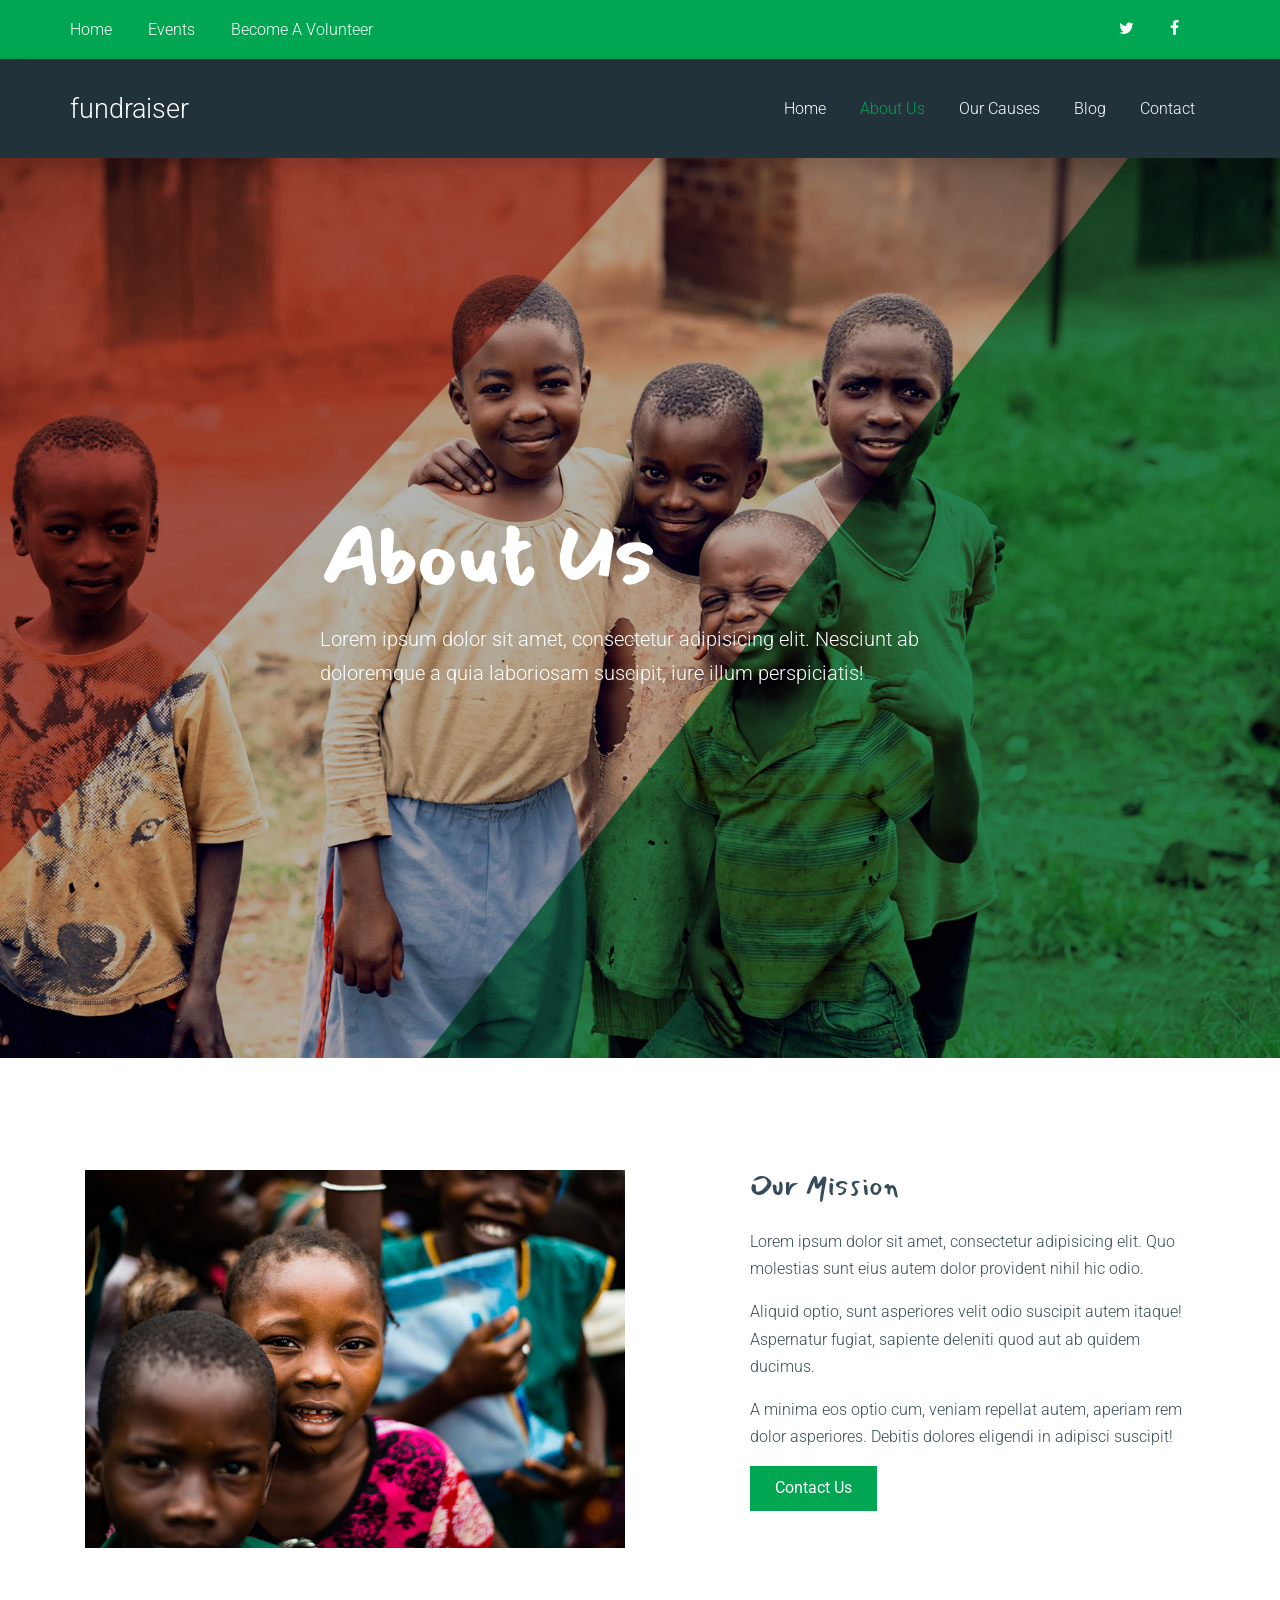
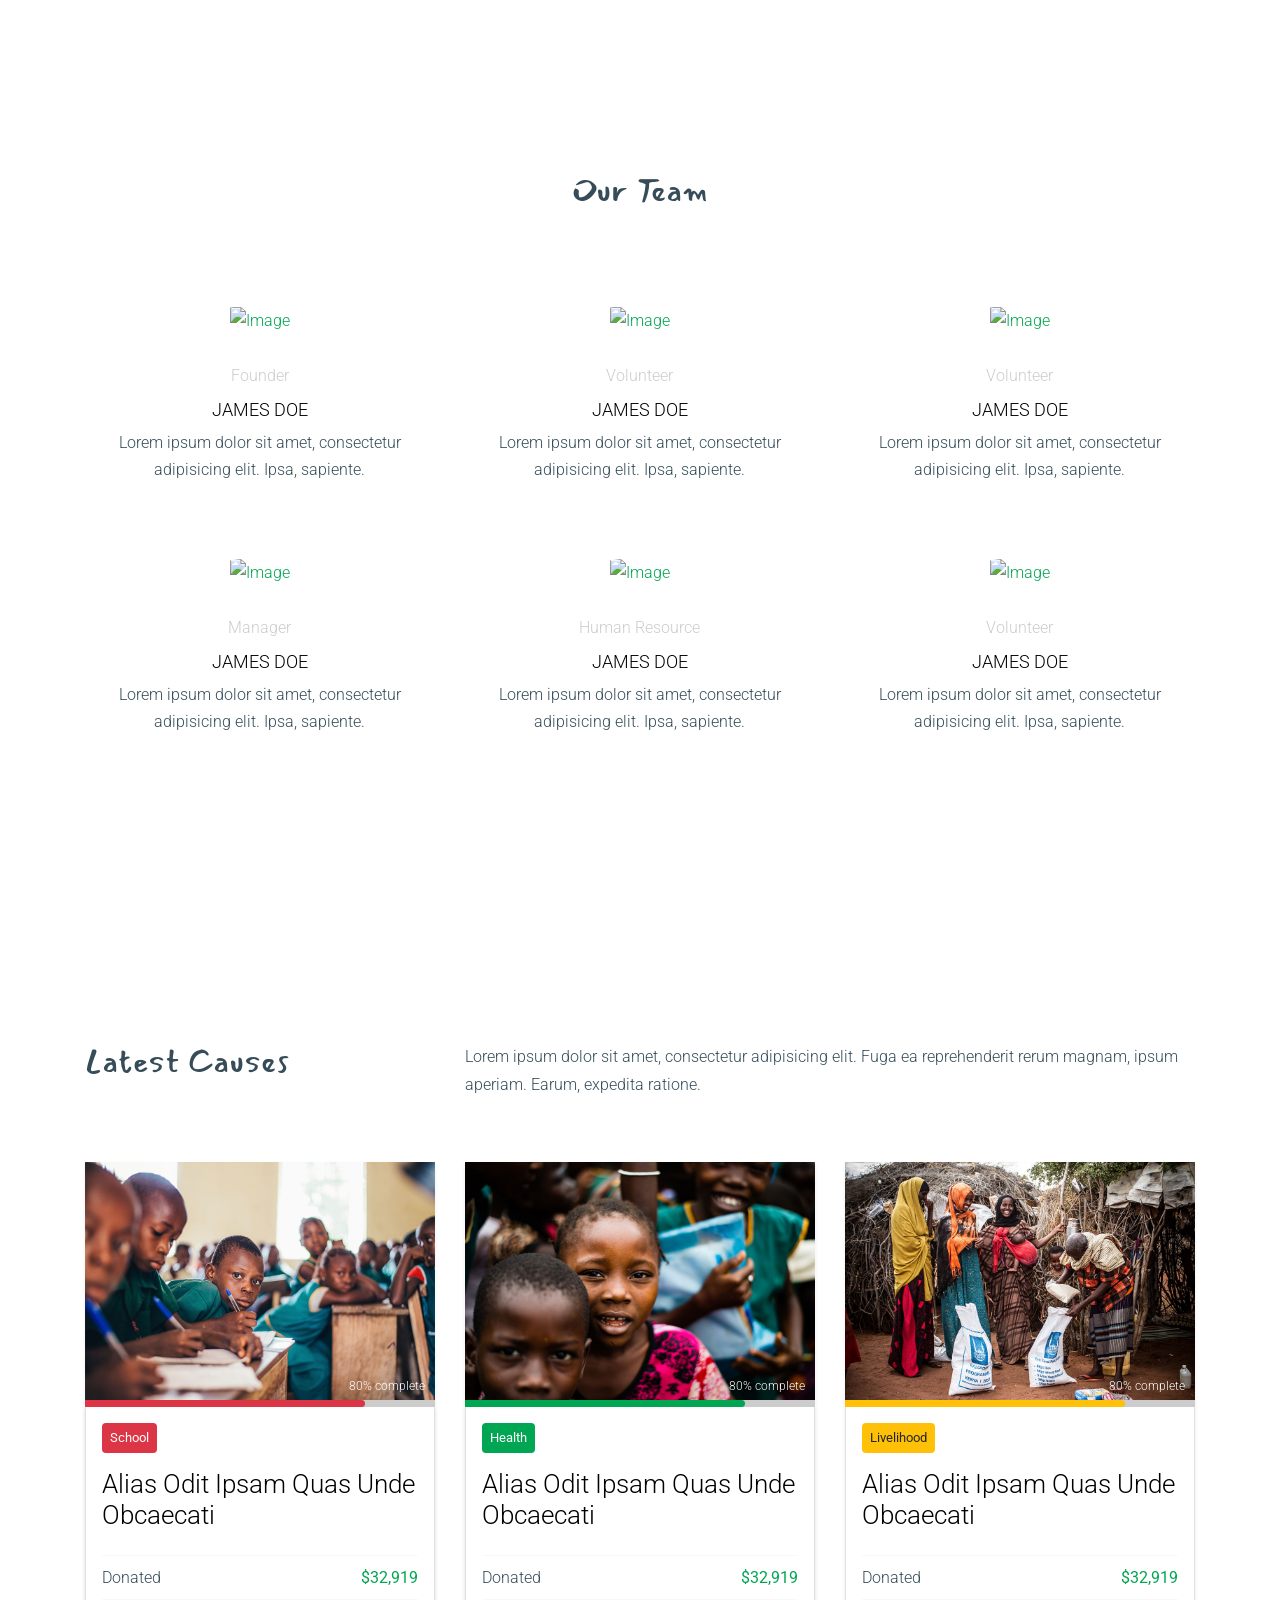
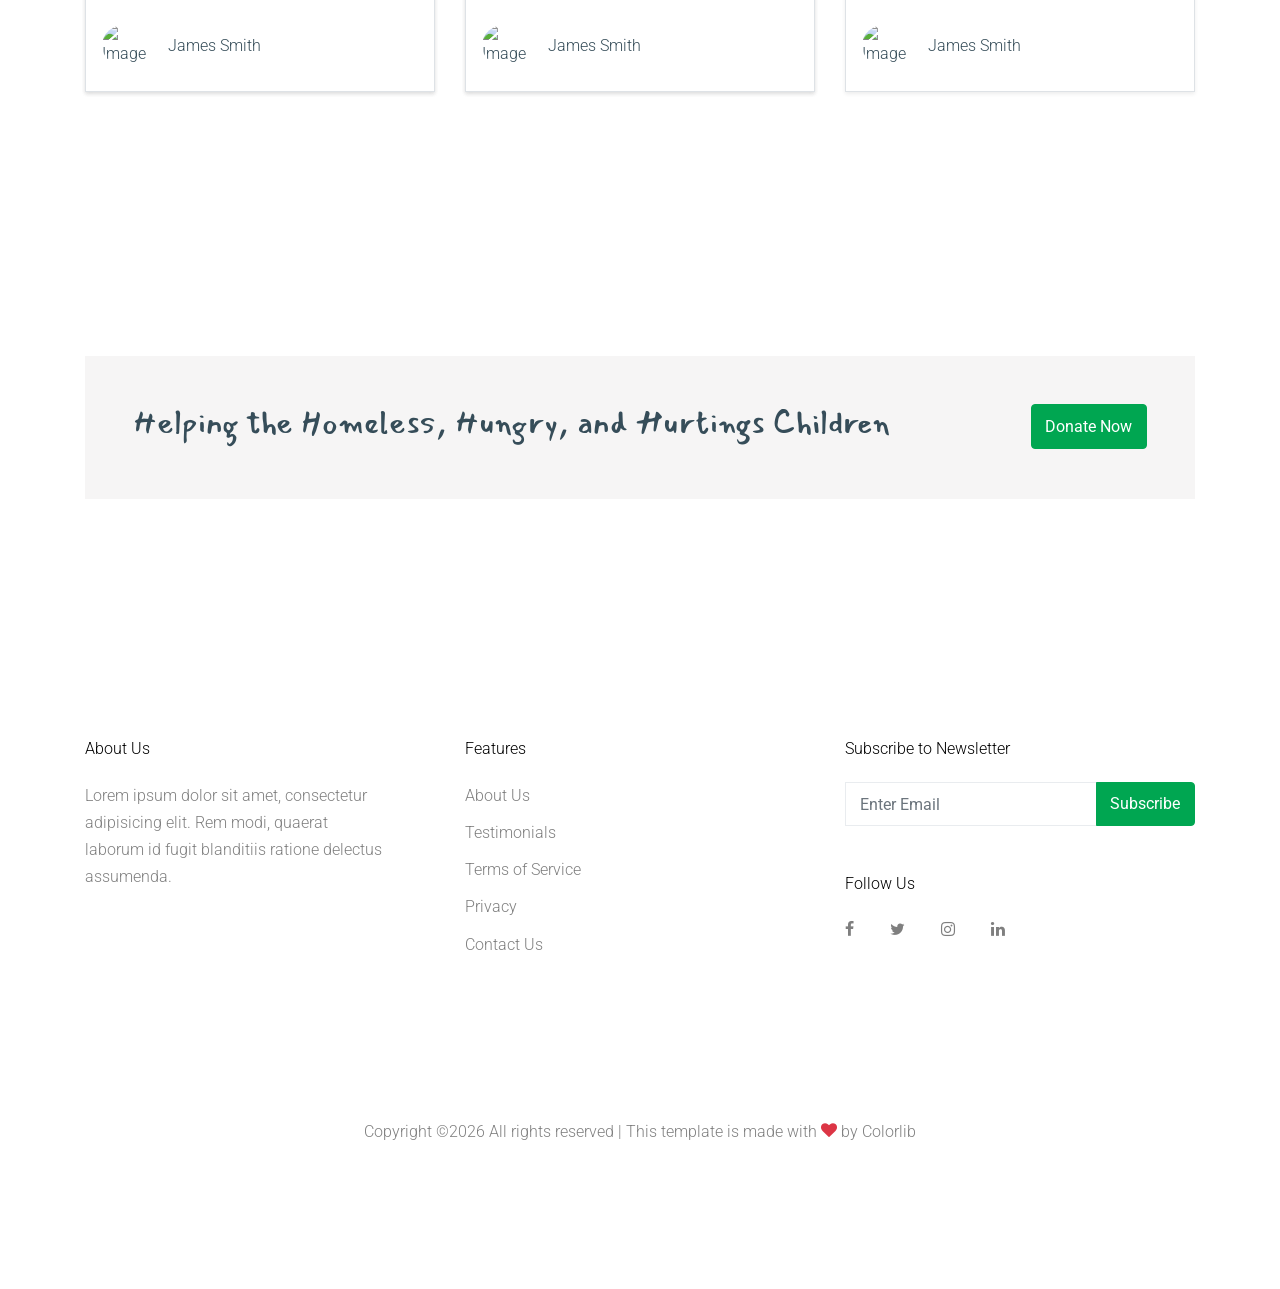
==== about.html @ 63400a9c "first commit" ====
<!DOCTYPE html>
<html lang="en">

<head>
  <title>Fundraiser &mdash; Website Template by Colorlib</title>
  <meta charset="utf-8">
  <meta name="viewport" content="width=device-width, initial-scale=1, shrink-to-fit=no">


    <link href="https://fonts.googleapis.com/css?family=Mansalva|Roboto&display=swap" rel="stylesheet">

    <link rel="stylesheet" href="fonts/icomoon/style.css">

    <link rel="stylesheet" href="css/bootstrap.min.css">
    <link rel="stylesheet" href="css/animate.min.css">
    <link rel="stylesheet" href="css/jquery.fancybox.min.css">
    <link rel="stylesheet" href="css/owl.carousel.min.css">
    <link rel="stylesheet" href="css/owl.theme.default.min.css">
    <link rel="stylesheet" href="fonts/flaticon/font/flaticon.css">
    <link rel="stylesheet" href="css/aos.css">

    <!-- MAIN CSS -->
    <link rel="stylesheet" href="css/style.css">

  </head>

  <body data-spy="scroll" data-target=".site-navbar-target" data-offset="300">

    
    <div class="site-wrap" id="home-section">

      <div class="site-mobile-menu site-navbar-target">
        <div class="site-mobile-menu-header">
          <div class="site-mobile-menu-close mt-3">
            <span class="icon-close2 js-menu-toggle"></span>
          </div>
        </div>
        <div class="site-mobile-menu-body"></div>
      </div>


      
      
      
      <div class="bg-primary py-3 top-bar shadow d-none d-md-block">
        <div class="container">
          <div class="row">
            <div class="col-md-6 text-md-left pl-0">
              <a href="#" class=" pr-3 pl-0">Home</a>
              <a href="#" class="p-3">Events</a>
              <a href="#" class="p-3">Become A Volunteer</a>
            </div>
            <div class="col-md-6 text-md-right">
              <a href="#" class="p-3"><span class="icon-twitter"></span></a>
              <a href="#" class="p-3"><span class="icon-facebook"></span></a>
            </div>
          </div>
        </div>
      </div>
      <header class="site-navbar site-navbar-target bg-secondary shadow" role="banner">

        <div class="container">
          <div class="row align-items-center position-relative">
            

            <div class="site-logo">
              <a href="index.html" class="text-white">Fundraiser</a>
            </div>


            <nav class="site-navigation text-left ml-auto " role="navigation">
              <ul class="site-menu main-menu js-clone-nav ml-auto d-none d-lg-block">
                <li><a href="index.html" class="nav-link">Home</a></li>
                <li class="active"><a href="about.html" class="nav-link">About Us</a></li>
                <li><a href="causes.html" class="nav-link">Our Causes</a></li>
                <li><a href="blog.html" class="nav-link">Blog</a></li>
                <li><a href="contact.html" class="nav-link">Contact</a></li>
              </ul>
            </nav>


            <div class="ml-auto toggle-button d-inline-block d-lg-none"><a href="#" class="site-menu-toggle py-5 js-menu-toggle text-white"><span class="icon-menu h3 text-white"></span></a></div>

            

          </div>
        </div>

      </header>




    <div class="owl-carousel-wrapper">

      

      <div class="box-92819">
        <h1 class="text-white mb-3">About Us</h1>
        <p class="lead text-white">Lorem ipsum dolor sit amet, consectetur adipisicing elit. Nesciunt ab doloremque a quia laboriosam suscipit, iure illum perspiciatis!</p>
      </div>

      
        <div class="ftco-cover-1 overlay" style="background-image: url('images/hero_1.jpg');"></div>
      
    </div>
    
    
    <div class="site-section">
      <div class="container">
        <div class="row">
          <div class="col-md-6">
            <img src="images/img_2.jpg" alt="Image" class="img-fluid">
          </div>
          <div class="col-md-5 ml-auto">
            <h3 class="text-cursive mb-4">Our Mission</h3>
            <p>Lorem ipsum dolor sit amet, consectetur adipisicing elit. Quo molestias sunt eius autem dolor provident nihil hic odio.</p>
            <p>Aliquid optio, sunt asperiores velit odio suscipit autem itaque! Aspernatur fugiat, sapiente deleniti quod aut ab quidem ducimus.</p>
            <p>A minima eos optio cum, veniam repellat autem, aperiam rem dolor asperiores. Debitis dolores eligendi in adipisci suscipit!</p>
            <p><a href="#" class="btn btn-primary rounded-0 px-4">Contact Us</a></p>
          </div>
        </div>
      </div>
    </div>
    
    <div class="site-section">
      <div class="container">
        <div class="row mb-5 justify-content-center">
          <div class="col-md-6 text-center mb-5">
            <h2 class="text-cursive">Our Team</h2>
          </div>
        </div>
        <div class="row align-items-stretch">

          <div class="col-lg-4 col-md-6 mb-5">
            <div class="post-entry-1 h-100 bg-white text-center">
              <a href="#" class="d-inline-block">
                <img src="images/person_1.jpg" alt="Image"
                 class="img-fluid">
              </a>
              <div class="post-entry-1-contents">
                <span class="meta">Founder</span>
                <h2>James Doe</h2>
                <p>Lorem ipsum dolor sit amet, consectetur adipisicing elit. Ipsa, sapiente.</p>
              </div>
            </div>
          </div>
          <div class="col-lg-4 col-md-6 mb-5">
            <div class="post-entry-1 h-100 bg-white text-center">
              <a href="#" class="d-inline-block">
                <img src="images/person_2.jpg" alt="Image"
                 class="img-fluid">
              </a>
              <div class="post-entry-1-contents">
                <span class="meta">Volunteer</span>
                <h2>James Doe</h2>
                <p>Lorem ipsum dolor sit amet, consectetur adipisicing elit. Ipsa, sapiente.</p>
              </div>
            </div>
          </div>

          <div class="col-lg-4 col-md-6 mb-5">
            <div class="post-entry-1 h-100 bg-white text-center">
              <a href="#" class="d-inline-block">
                <img src="images/person_3.jpg" alt="Image"
                 class="img-fluid">
              </a>
              <div class="post-entry-1-contents">
                <span class="meta">Volunteer</span>
                <h2>James Doe</h2>
                <p>Lorem ipsum dolor sit amet, consectetur adipisicing elit. Ipsa, sapiente.</p>
              </div>
            </div>
          </div>

          <div class="col-lg-4 col-md-6 mb-5">
            <div class="post-entry-1 h-100 bg-white text-center">
              <a href="#" class="d-inline-block">
                <img src="images/person_4.jpg" alt="Image"
                 class="img-fluid">
              </a>
              <div class="post-entry-1-contents">
                <span class="meta">Manager</span>
                <h2>James Doe</h2>
                <p>Lorem ipsum dolor sit amet, consectetur adipisicing elit. Ipsa, sapiente.</p>
              </div>
            </div>
          </div>

          <div class="col-lg-4 col-md-6 mb-5">
            <div class="post-entry-1 h-100 bg-white text-center">
              <a href="#" class="d-inline-block">
                <img src="images/person_5.jpg" alt="Image"
                 class="img-fluid">
              </a>
              <div class="post-entry-1-contents">
                <span class="meta">Human Resource</span>
                <h2>James Doe</h2>
                <p>Lorem ipsum dolor sit amet, consectetur adipisicing elit. Ipsa, sapiente.</p>
              </div>
            </div>
          </div>

          <div class="col-lg-4 col-md-6 mb-5">
            <div class="post-entry-1 h-100 bg-white text-center">
              <a href="#" class="d-inline-block">
                <img src="images/person_1.jpg" alt="Image"
                 class="img-fluid">
              </a>
              <div class="post-entry-1-contents">
                <span class="meta">Volunteer</span>
                <h2>James Doe</h2>
                <p>Lorem ipsum dolor sit amet, consectetur adipisicing elit. Ipsa, sapiente.</p>
              </div>
            </div>
          </div>


        </div>
      </div>
    </div>
    <div class="site-section">
      <div class="container">
        
        <div class="row mb-5 align-items-st">
          <div class="col-md-4">
            <div class="heading-20219">
              <h2 class="title text-cursive">Latest Causes</h2>
            </div>
          </div>
          <div class="col-md-8">
            <p>Lorem ipsum dolor sit amet, consectetur adipisicing elit. Fuga ea reprehenderit rerum magnam, ipsum aperiam. Earum, expedita ratione.</p>
          </div>
        </div>

        <div class="row">
          <div class="col-md-4">
              <div class="cause shadow-sm">
              
                <a href="#" class="cause-link d-block">
                  <img src="images/img_1.jpg" alt="Image" class="img-fluid">
                  <div class="custom-progress-wrap">
                    <span class="caption">80% complete</span>
                    <div class="custom-progress-inner">
                      <div class="custom-progress bg-danger" style="width: 80%;"></div>
                    </div>
                  </div>
                </a>

                <div class="px-3 pt-3 border-top-0 border border shadow-sm">
                  <span class="badge-danger py-1 small px-2 rounded mb-3 d-inline-block">School</span>
                  <h3 class="mb-4"><a href="#">Alias Odit Ipsam Quas Unde Obcaecati</a></h3>
                  <div class="border-top border-light border-bottom py-2 d-flex">
                    <div>Donated</div>
                    <div class="ml-auto"><strong class="text-primary">$32,919</strong></div>
                  </div>

                  <div class="py-4">
                    <div class="d-flex align-items-center">
                      <img src="images/person_1.jpg" alt="Image" class="rounded-circle mr-3" width="50">
                      <div class="">James Smith</div>
                    </div>
                  </div>
                </div>
              
              </div>
          </div>
          <div class="col-md-4">
            
            <div class="cause shadow-sm">
              
                <a href="#" class="cause-link d-block">
                  <img src="images/img_2.jpg" alt="Image" class="img-fluid">
                  <div class="custom-progress-wrap">
                    <span class="caption">80% complete</span>
                    <div class="custom-progress-inner">
                      <div class="custom-progress bg-primary" style="width: 80%;"></div>
                    </div>
                  </div>
                </a>

                <div class="px-3 pt-3 border-top-0 border border shadow-sm">
                  <span class="badge-primary py-1 small px-2 rounded mb-3 d-inline-block">Health</span>
                  <h3 class="mb-4"><a href="#">Alias Odit Ipsam Quas Unde Obcaecati</a></h3>
                  <div class="border-top border-light border-bottom py-2 d-flex">
                    <div>Donated</div>
                    <div class="ml-auto"><strong class="text-primary">$32,919</strong></div>
                  </div>

                  <div class="py-4">
                    <div class="d-flex align-items-center">
                      <img src="images/person_1.jpg" alt="Image" class="rounded-circle mr-3" width="50">
                      <div class="">James Smith</div>
                    </div>
                  </div>
                </div>
              
              </div>

          </div>
          <div class="col-md-4">
            
            <div class="cause shadow-sm">
              
                <a href="#" class="cause-link d-block">
                  <img src="images/img_3.jpg" alt="Image" class="img-fluid">
                  <div class="custom-progress-wrap">
                    <span class="caption">80% complete</span>
                    <div class="custom-progress-inner">
                      <div class="custom-progress bg-warning" style="width: 80%;"></div>
                    </div>
                  </div>
                </a>

                <div class="px-3 pt-3 border-top-0 border border ">
                  <span class="badge-warning py-1 small px-2 rounded mb-3 d-inline-block">Livelihood</span>
                  <h3 class="mb-4"><a href="#">Alias Odit Ipsam Quas Unde Obcaecati</a></h3>
                  <div class="border-top border-light border-bottom py-2 d-flex">
                    <div>Donated</div>
                    <div class="ml-auto"><strong class="text-primary">$32,919</strong></div>
                  </div>

                  <div class="py-4">
                    <div class="d-flex align-items-center">
                      <img src="images/person_1.jpg" alt="Image" class="rounded-circle mr-3" width="50">
                      <div class="">James Smith</div>
                    </div>
                  </div>
                </div>
              
              </div>

          </div>
        </div>
      </div>
    </div>

    


    <div class="site-section">
      <div class="container">
        
            <div class="d-md-flex cta-20101 align-self-center bg-light p-5">
              <div class=""><h2 class="text-cursive">Helping the Homeless, Hungry, and Hurtings Children</h2></div>
              <div class="ml-auto"><a href="#" class="btn btn-primary">Donate Now</a></div>
            </div>
        
      </div>
    </div>
    
    <footer class="site-footer bg-white">
      <div class="container">
        <div class="row">
          <div class="col-md-6">
            <div class="row">
              <div class="col-md-7">
                <h2 class="footer-heading mb-4">About Us</h2>
                <p>Lorem ipsum dolor sit amet, consectetur adipisicing elit. Rem modi, quaerat laborum id fugit blanditiis ratione delectus assumenda.</p>

              </div>
              <div class="col-md-4 ml-auto">
                <h2 class="footer-heading mb-4">Features</h2>
                <ul class="list-unstyled">
                  <li><a href="#">About Us</a></li>
                  <li><a href="#">Testimonials</a></li>
                  <li><a href="#">Terms of Service</a></li>
                  <li><a href="#">Privacy</a></li>
                  <li><a href="#">Contact Us</a></li>
                </ul>
              </div>

            </div>
          </div>
          <div class="col-md-4 ml-auto">

            <div class="mb-5">
              <h2 class="footer-heading mb-4">Subscribe to Newsletter</h2>
              <form action="#" method="post" class="footer-suscribe-form">
                <div class="input-group mb-3">
                  <input type="text" class="form-control rounded-0 border-secondary text-white bg-transparent" placeholder="Enter Email" aria-label="Enter Email" aria-describedby="button-addon2">
                  <div class="input-group-append">
                    <button class="btn btn-primary text-white" type="button" id="button-addon2">Subscribe</button>
                  </div>
                </div>
            </div>


            <h2 class="footer-heading mb-4">Follow Us</h2>
            <a href="#about-section" class="smoothscroll pl-0 pr-3"><span class="icon-facebook"></span></a>
            <a href="#" class="pl-3 pr-3"><span class="icon-twitter"></span></a>
            <a href="#" class="pl-3 pr-3"><span class="icon-instagram"></span></a>
            <a href="#" class="pl-3 pr-3"><span class="icon-linkedin"></span></a>
            </form>
          </div>
        </div>
        <div class="row pt-5 mt-5 text-center">
          <div class="col-md-12">
            <div class="pt-5">
              <p>
            <!-- Link back to Colorlib can't be removed. Template is licensed under CC BY 3.0. -->
            Copyright &copy;<script>document.write(new Date().getFullYear());</script> All rights reserved | This template is made with <i class="icon-heart text-danger" aria-hidden="true"></i> by <a href="https://colorlib.com" target="_blank" >Colorlib</a>
            <!-- Link back to Colorlib can't be removed. Template is licensed under CC BY 3.0. -->
            </p>
            </div>
          </div>

        </div>
      </div>
    </footer>

    </div>

    <script src="js/jquery-3.3.1.min.js"></script>
    <script src="js/popper.min.js"></script>
    <script src="js/bootstrap.min.js"></script>
    <script src="js/owl.carousel.min.js"></script>
    <script src="js/jquery.sticky.js"></script>
    <script src="js/jquery.waypoints.min.js"></script>
    <script src="js/jquery.animateNumber.min.js"></script>
    <script src="js/jquery.fancybox.min.js"></script>
    <script src="js/jquery.easing.1.3.js"></script>
    <script src="js/aos.js"></script>

    <script src="js/main.js"></script>

  </body>

</html>
---- fonts/icomoon/style.css ----
@font-face {
  font-family: 'icomoon';
  src:  url('fonts/icomoon.eot?10si43');
  src:  url('fonts/icomoon.eot?10si43#iefix') format('embedded-opentype'),
    url('fonts/icomoon.ttf?10si43') format('truetype'),
    url('fonts/icomoon.woff?10si43') format('woff'),
    url('fonts/icomoon.svg?10si43#icomoon') format('svg');
  font-weight: normal;
  font-style: normal;
}

[class^="icon-"], [class*=" icon-"] {
  /* use !important to prevent issues with browser extensions that change fonts */
  font-family: 'icomoon' !important;
  speak: none;
  font-style: normal;
  font-weight: normal;
  font-variant: normal;
  text-transform: none;
  line-height: 1;

  /* Better Font Rendering =========== */
  -webkit-font-smoothing: antialiased;
  -moz-osx-font-smoothing: grayscale;
}

.icon-asterisk:before {
  content: "\f069";
}
.icon-plus:before {
  content: "\f067";
}
.icon-question:before {
  content: "\f128";
}
.icon-minus:before {
  content: "\f068";
}
.icon-glass:before {
  content: "\f000";
}
.icon-music:before {
  content: "\f001";
}
.icon-search:before {
  content: "\f002";
}
.icon-envelope-o:before {
  content: "\f003";
}
.icon-heart:before {
  content: "\f004";
}
.icon-star:before {
  content: "\f005";
}
.icon-star-o:before {
  content: "\f006";
}
.icon-user:before {
  content: "\f007";
}
.icon-film:before {
  content: "\f008";
}
.icon-th-large:before {
  content: "\f009";
}
.icon-th:before {
  content: "\f00a";
}
.icon-th-list:before {
  content: "\f00b";
}
.icon-check:before {
  content: "\f00c";
}
.icon-close:before {
  content: "\f00d";
}
.icon-remove:before {
  content: "\f00d";
}
.icon-times:before {
  content: "\f00d";
}
.icon-search-plus:before {
  content: "\f00e";
}
.icon-search-minus:before {
  content: "\f010";
}
.icon-power-off:before {
  content: "\f011";
}
.icon-signal:before {
  content: "\f012";
}
.icon-cog:before {
  content: "\f013";
}
.icon-gear:before {
  content: "\f013";
}
.icon-trash-o:before {
  content: "\f014";
}
.icon-home:before {
  content: "\f015";
}
.icon-file-o:before {
  content: "\f016";
}
.icon-clock-o:before {
  content: "\f017";
}
.icon-road:before {
  content: "\f018";
}
.icon-download:before {
  content: "\f019";
}
.icon-arrow-circle-o-down:before {
  content: "\f01a";
}
.icon-arrow-circle-o-up:before {
  content: "\f01b";
}
.icon-inbox:before {
  content: "\f01c";
}
.icon-play-circle-o:before {
  content: "\f01d";
}
.icon-repeat:before {
  content: "\f01e";
}
.icon-rotate-right:before {
  content: "\f01e";
}
.icon-refresh:before {
  content: "\f021";
}
.icon-list-alt:before {
  content: "\f022";
}
.icon-lock:before {
  content: "\f023";
}
.icon-flag:before {
  content: "\f024";
}
.icon-headphones:before {
  content: "\f025";
}
.icon-volume-off:before {
  content: "\f026";
}
.icon-volume-down:before {
  content: "\f027";
}
.icon-volume-up:before {
  content: "\f028";
}
.icon-qrcode:before {
  content: "\f029";
}
.icon-barcode:before {
  content: "\f02a";
}
.icon-tag:before {
  content: "\f02b";
}
.icon-tags:before {
  content: "\f02c";
}
.icon-book:before {
  content: "\f02d";
}
.icon-bookmark:before {
  content: "\f02e";
}
.icon-print:before {
  content: "\f02f";
}
.icon-camera:before {
  content: "\f030";
}
.icon-font:before {
  content: "\f031";
}
.icon-bold:before {
  content: "\f032";
}
.icon-italic:before {
  content: "\f033";
}
.icon-text-height:before {
  content: "\f034";
}
.icon-text-width:before {
  content: "\f035";
}
.icon-align-left:before {
  content: "\f036";
}
.icon-align-center:before {
  content: "\f037";
}
.icon-align-right:before {
  content: "\f038";
}
.icon-align-justify:before {
  content: "\f039";
}
.icon-list:before {
  content: "\f03a";
}
.icon-dedent:before {
  content: "\f03b";
}
.icon-outdent:before {
  content: "\f03b";
}
.icon-indent:before {
  content: "\f03c";
}
.icon-video-camera:before {
  content: "\f03d";
}
.icon-image:before {
  content: "\f03e";
}
.icon-photo:before {
  content: "\f03e";
}
.icon-picture-o:before {
  content: "\f03e";
}
.icon-pencil:before {
  content: "\f040";
}
.icon-map-marker:before {
  content: "\f041";
}
.icon-adjust:before {
  content: "\f042";
}
.icon-tint:before {
  content: "\f043";
}
.icon-edit:before {
  content: "\f044";
}
.icon-pencil-square-o:before {
  content: "\f044";
}
.icon-share-square-o:before {
  content: "\f045";
}
.icon-check-square-o:before {
  content: "\f046";
}
.icon-arrows:before {
  content: "\f047";
}
.icon-step-backward:before {
  content: "\f048";
}
.icon-fast-backward:before {
  content: "\f049";
}
.icon-backward:before {
  content: "\f04a";
}
.icon-play:before {
  content: "\f04b";
}
.icon-pause:before {
  content: "\f04c";
}
.icon-stop:before {
  content: "\f04d";
}
.icon-forward:before {
  content: "\f04e";
}
.icon-fast-forward:before {
  content: "\f050";
}
.icon-step-forward:before {
  content: "\f051";
}
.icon-eject:before {
  content: "\f052";
}
.icon-chevron-left:before {
  content: "\f053";
}
.icon-chevron-right:before {
  content: "\f054";
}
.icon-plus-circle:before {
  content: "\f055";
}
.icon-minus-circle:before {
  content: "\f056";
}
.icon-times-circle:before {
  content: "\f057";
}
.icon-check-circle:before {
  content: "\f058";
}
.icon-question-circle:before {
  content: "\f059";
}
.icon-info-circle:before {
  content: "\f05a";
}
.icon-crosshairs:before {
  content: "\f05b";
}
.icon-times-circle-o:before {
  content: "\f05c";
}
.icon-check-circle-o:before {
  content: "\f05d";
}
.icon-ban:before {
  content: "\f05e";
}
.icon-arrow-left:before {
  content: "\f060";
}
.icon-arrow-right:before {
  content: "\f061";
}
.icon-arrow-up:before {
  content: "\f062";
}
.icon-arrow-down:before {
  content: "\f063";
}
.icon-mail-forward:before {
  content: "\f064";
}
.icon-share:before {
  content: "\f064";
}
.icon-expand:before {
  content: "\f065";
}
.icon-compress:before {
  content: "\f066";
}
.icon-exclamation-circle:before {
  content: "\f06a";
}
.icon-gift:before {
  content: "\f06b";
}
.icon-leaf:before {
  content: "\f06c";
}
.icon-fire:before {
  content: "\f06d";
}
.icon-eye:before {
  content: "\f06e";
}
.icon-eye-slash:before {
  content: "\f070";
}
.icon-exclamation-triangle:before {
  content: "\f071";
}
.icon-warning:before {
  content: "\f071";
}
.icon-plane:before {
  content: "\f072";
}
.icon-calendar:before {
  content: "\f073";
}
.icon-random:before {
  content: "\f074";
}
.icon-comment:before {
  content: "\f075";
}
.icon-magnet:before {
  content: "\f076";
}
.icon-chevron-up:before {
  content: "\f077";
}
.icon-chevron-down:before {
  content: "\f078";
}
.icon-retweet:before {
  content: "\f079";
}
.icon-shopping-cart:before {
  content: "\f07a";
}
.icon-folder:before {
  content: "\f07b";
}
.icon-folder-open:before {
  content: "\f07c";
}
.icon-arrows-v:before {
  content: "\f07d";
}
.icon-arrows-h:before {
  content: "\f07e";
}
.icon-bar-chart:before {
  content: "\f080";
}
.icon-bar-chart-o:before {
  content: "\f080";
}
.icon-twitter-square:before {
  content: "\f081";
}
.icon-facebook-square:before {
  content: "\f082";
}
.icon-camera-retro:before {
  content: "\f083";
}
.icon-key:before {
  content: "\f084";
}
.icon-cogs:before {
  content: "\f085";
}
.icon-gears:before {
  content: "\f085";
}
.icon-comments:before {
  content: "\f086";
}
.icon-thumbs-o-up:before {
  content: "\f087";
}
.icon-thumbs-o-down:before {
  content: "\f088";
}
.icon-star-half:before {
  content: "\f089";
}
.icon-heart-o:before {
  content: "\f08a";
}
.icon-sign-out:before {
  content: "\f08b";
}
.icon-linkedin-square:before {
  content: "\f08c";
}
.icon-thumb-tack:before {
  content: "\f08d";
}
.icon-external-link:before {
  content: "\f08e";
}
.icon-sign-in:before {
  content: "\f090";
}
.icon-trophy:before {
  content: "\f091";
}
.icon-github-square:before {
  content: "\f092";
}
.icon-upload:before {
  content: "\f093";
}
.icon-lemon-o:before {
  content: "\f094";
}
.icon-phone:before {
  content: "\f095";
}
.icon-square-o:before {
  content: "\f096";
}
.icon-bookmark-o:before {
  content: "\f097";
}
.icon-phone-square:before {
  content: "\f098";
}
.icon-twitter:before {
  content: "\f099";
}
.icon-facebook:before {
  content: "\f09a";
}
.icon-facebook-f:before {
  content: "\f09a";
}
.icon-github:before {
  content: "\f09b";
}
.icon-unlock:before {
  content: "\f09c";
}
.icon-credit-card:before {
  content: "\f09d";
}
.icon-feed:before {
  content: "\f09e";
}
.icon-rss:before {
  content: "\f09e";
}
.icon-hdd-o:before {
  content: "\f0a0";
}
.icon-bullhorn:before {
  content: "\f0a1";
}
.icon-bell-o:before {
  content: "\f0a2";
}
.icon-certificate:before {
  content: "\f0a3";
}
.icon-hand-o-right:before {
  content: "\f0a4";
}
.icon-hand-o-left:before {
  content: "\f0a5";
}
.icon-hand-o-up:before {
  content: "\f0a6";
}
.icon-hand-o-down:before {
  content: "\f0a7";
}
.icon-arrow-circle-left:before {
  content: "\f0a8";
}
.icon-arrow-circle-right:before {
  content: "\f0a9";
}
.icon-arrow-circle-up:before {
  content: "\f0aa";
}
.icon-arrow-circle-down:before {
  content: "\f0ab";
}
.icon-globe:before {
  content: "\f0ac";
}
.icon-wrench:before {
  content: "\f0ad";
}
.icon-tasks:before {
  content: "\f0ae";
}
.icon-filter:before {
  content: "\f0b0";
}
.icon-briefcase:before {
  content: "\f0b1";
}
.icon-arrows-alt:before {
  content: "\f0b2";
}
.icon-group:before {
  content: "\f0c0";
}
.icon-users:before {
  content: "\f0c0";
}
.icon-chain:before {
  content: "\f0c1";
}
.icon-link:before {
  content: "\f0c1";
}
.icon-cloud:before {
  content: "\f0c2";
}
.icon-flask:before {
  content: "\f0c3";
}
.icon-cut:before {
  content: "\f0c4";
}
.icon-scissors:before {
  content: "\f0c4";
}
.icon-copy:before {
  content: "\f0c5";
}
.icon-files-o:before {
  content: "\f0c5";
}
.icon-paperclip:before {
  content: "\f0c6";
}
.icon-floppy-o:before {
  content: "\f0c7";
}
.icon-save:before {
  content: "\f0c7";
}
.icon-square:before {
  content: "\f0c8";
}
.icon-bars:before {
  content: "\f0c9";
}
.icon-navicon:before {
  content: "\f0c9";
}
.icon-reorder:before {
  content: "\f0c9";
}
.icon-list-ul:before {
  content: "\f0ca";
}
.icon-list-ol:before {
  content: "\f0cb";
}
.icon-strikethrough:before {
  content: "\f0cc";
}
.icon-underline:before {
  content: "\f0cd";
}
.icon-table:before {
  content: "\f0ce";
}
.icon-magic:before {
  content: "\f0d0";
}
.icon-truck:before {
  content: "\f0d1";
}
.icon-pinterest:before {
  content: "\f0d2";
}
.icon-pinterest-square:before {
  content: "\f0d3";
}
.icon-google-plus-square:before {
  content: "\f0d4";
}
.icon-google-plus:before {
  content: "\f0d5";
}
.icon-money:before {
  content: "\f0d6";
}
.icon-caret-down:before {
  content: "\f0d7";
}
.icon-caret-up:before {
  content: "\f0d8";
}
.icon-caret-left:before {
  content: "\f0d9";
}
.icon-caret-right:before {
  content: "\f0da";
}
.icon-columns:before {
  content: "\f0db";
}
.icon-sort:before {
  content: "\f0dc";
}
.icon-unsorted:before {
  content: "\f0dc";
}
.icon-sort-desc:before {
  content: "\f0dd";
}
.icon-sort-down:before {
  content: "\f0dd";
}
.icon-sort-asc:before {
  content: "\f0de";
}
.icon-sort-up:before {
  content: "\f0de";
}
.icon-envelope:before {
  content: "\f0e0";
}
.icon-linkedin:before {
  content: "\f0e1";
}
.icon-rotate-left:before {
  content: "\f0e2";
}
.icon-undo:before {
  content: "\f0e2";
}
.icon-gavel:before {
  content: "\f0e3";
}
.icon-legal:before {
  content: "\f0e3";
}
.icon-dashboard:before {
  content: "\f0e4";
}
.icon-tachometer:before {
  content: "\f0e4";
}
.icon-comment-o:before {
  content: "\f0e5";
}
.icon-comments-o:before {
  content: "\f0e6";
}
.icon-bolt:before {
  content: "\f0e7";
}
.icon-flash:before {
  content: "\f0e7";
}
.icon-sitemap:before {
  content: "\f0e8";
}
.icon-umbrella:before {
  content: "\f0e9";
}
.icon-clipboard:before {
  content: "\f0ea";
}
.icon-paste:before {
  content: "\f0ea";
}
.icon-lightbulb-o:before {
  content: "\f0eb";
}
.icon-exchange:before {
  content: "\f0ec";
}
.icon-cloud-download:before {
  content: "\f0ed";
}
.icon-cloud-upload:before {
  content: "\f0ee";
}
.icon-user-md:before {
  content: "\f0f0";
}
.icon-stethoscope:before {
  content: "\f0f1";
}
.icon-suitcase:before {
  content: "\f0f2";
}
.icon-bell:before {
  content: "\f0f3";
}
.icon-coffee:before {
  content: "\f0f4";
}
.icon-cutlery:before {
  content: "\f0f5";
}
.icon-file-text-o:before {
  content: "\f0f6";
}
.icon-building-o:before {
  content: "\f0f7";
}
.icon-hospital-o:before {
  content: "\f0f8";
}
.icon-ambulance:before {
  content: "\f0f9";
}
.icon-medkit:before {
  content: "\f0fa";
}
.icon-fighter-jet:before {
  content: "\f0fb";
}
.icon-beer:before {
  content: "\f0fc";
}
.icon-h-square:before {
  content: "\f0fd";
}
.icon-plus-square:before {
  content: "\f0fe";
}
.icon-angle-double-left:before {
  content: "\f100";
}
.icon-angle-double-right:before {
  content: "\f101";
}
.icon-angle-double-up:before {
  content: "\f102";
}
.icon-angle-double-down:before {
  content: "\f103";
}
.icon-angle-left:before {
  content: "\f104";
}
.icon-angle-right:before {
  content: "\f105";
}
.icon-angle-up:before {
  content: "\f106";
}
.icon-angle-down:before {
  content: "\f107";
}
.icon-desktop:before {
  content: "\f108";
}
.icon-laptop:before {
  content: "\f109";
}
.icon-tablet:before {
  content: "\f10a";
}
.icon-mobile:before {
  content: "\f10b";
}
.icon-mobile-phone:before {
  content: "\f10b";
}
.icon-circle-o:before {
  content: "\f10c";
}
.icon-quote-left:before {
  content: "\f10d";
}
.icon-quote-right:before {
  content: "\f10e";
}
.icon-spinner:before {
  content: "\f110";
}
.icon-circle:before {
  content: "\f111";
}
.icon-mail-reply:before {
  content: "\f112";
}
.icon-reply:before {
  content: "\f112";
}
.icon-github-alt:before {
  content: "\f113";
}
.icon-folder-o:before {
  content: "\f114";
}
.icon-folder-open-o:before {
  content: "\f115";
}
.icon-smile-o:before {
  content: "\f118";
}
.icon-frown-o:before {
  content: "\f119";
}
.icon-meh-o:before {
  content: "\f11a";
}
.icon-gamepad:before {
  content: "\f11b";
}
.icon-keyboard-o:before {
  content: "\f11c";
}
.icon-flag-o:before {
  content: "\f11d";
}
.icon-flag-checkered:before {
  content: "\f11e";
}
.icon-terminal:before {
  content: "\f120";
}
.icon-code:before {
  content: "\f121";
}
.icon-mail-reply-all:before {
  content: "\f122";
}
.icon-reply-all:before {
  content: "\f122";
}
.icon-star-half-empty:before {
  content: "\f123";
}
.icon-star-half-full:before {
  content: "\f123";
}
.icon-star-half-o:before {
  content: "\f123";
}
.icon-location-arrow:before {
  content: "\f124";
}
.icon-crop:before {
  content: "\f125";
}
.icon-code-fork:before {
  content: "\f126";
}
.icon-chain-broken:before {
  content: "\f127";
}
.icon-unlink:before {
  content: "\f127";
}
.icon-info:before {
  content: "\f129";
}
.icon-exclamation:before {
  content: "\f12a";
}
.icon-superscript:before {
  content: "\f12b";
}
.icon-subscript:before {
  content: "\f12c";
}
.icon-eraser:before {
  content: "\f12d";
}
.icon-puzzle-piece:before {
  content: "\f12e";
}
.icon-microphone:before {
  content: "\f130";
}
.icon-microphone-slash:before {
  content: "\f131";
}
.icon-shield:before {
  content: "\f132";
}
.icon-calendar-o:before {
  content: "\f133";
}
.icon-fire-extinguisher:before {
  content: "\f134";
}
.icon-rocket:before {
  content: "\f135";
}
.icon-maxcdn:before {
  content: "\f136";
}
.icon-chevron-circle-left:before {
  content: "\f137";
}
.icon-chevron-circle-right:before {
  content: "\f138";
}
.icon-chevron-circle-up:before {
  content: "\f139";
}
.icon-chevron-circle-down:before {
  content: "\f13a";
}
.icon-html5:before {
  content: "\f13b";
}
.icon-css3:before {
  content: "\f13c";
}
.icon-anchor:before {
  content: "\f13d";
}
.icon-unlock-alt:before {
  content: "\f13e";
}
.icon-bullseye:before {
  content: "\f140";
}
.icon-ellipsis-h:before {
  content: "\f141";
}
.icon-ellipsis-v:before {
  content: "\f142";
}
.icon-rss-square:before {
  content: "\f143";
}
.icon-play-circle:before {
  content: "\f144";
}
.icon-ticket:before {
  content: "\f145";
}
.icon-minus-square:before {
  content: "\f146";
}
.icon-minus-square-o:before {
  content: "\f147";
}
.icon-level-up:before {
  content: "\f148";
}
.icon-level-down:before {
  content: "\f149";
}
.icon-check-square:before {
  content: "\f14a";
}
.icon-pencil-square:before {
  content: "\f14b";
}
.icon-external-link-square:before {
  content: "\f14c";
}
.icon-share-square:before {
  content: "\f14d";
}
.icon-compass:before {
  content: "\f14e";
}
.icon-caret-square-o-down:before {
  content: "\f150";
}
.icon-toggle-down:before {
  content: "\f150";
}
.icon-caret-square-o-up:before {
  content: "\f151";
}
.icon-toggle-up:before {
  content: "\f151";
}
.icon-caret-square-o-right:before {
  content: "\f152";
}
.icon-toggle-right:before {
  content: "\f152";
}
.icon-eur:before {
  content: "\f153";
}
.icon-euro:before {
  content: "\f153";
}
.icon-gbp:before {
  content: "\f154";
}
.icon-dollar:before {
  content: "\f155";
}
.icon-usd:before {
  content: "\f155";
}
.icon-inr:before {
  content: "\f156";
}
.icon-rupee:before {
  content: "\f156";
}
.icon-cny:before {
  content: "\f157";
}
.icon-jpy:before {
  content: "\f157";
}
.icon-rmb:before {
  content: "\f157";
}
.icon-yen:before {
  content: "\f157";
}
.icon-rouble:before {
  content: "\f158";
}
.icon-rub:before {
  content: "\f158";
}
.icon-ruble:before {
  content: "\f158";
}
.icon-krw:before {
  content: "\f159";
}
.icon-won:before {
  content: "\f159";
}
.icon-bitcoin:before {
  content: "\f15a";
}
.icon-btc:before {
  content: "\f15a";
}
.icon-file:before {
  content: "\f15b";
}
.icon-file-text:before {
  content: "\f15c";
}
.icon-sort-alpha-asc:before {
  content: "\f15d";
}
.icon-sort-alpha-desc:before {
  content: "\f15e";
}
.icon-sort-amount-asc:before {
  content: "\f160";
}
.icon-sort-amount-desc:before {
  content: "\f161";
}
.icon-sort-numeric-asc:before {
  content: "\f162";
}
.icon-sort-numeric-desc:before {
  content: "\f163";
}
.icon-thumbs-up:before {
  content: "\f164";
}
.icon-thumbs-down:before {
  content: "\f165";
}
.icon-youtube-square:before {
  content: "\f166";
}
.icon-youtube:before {
  content: "\f167";
}
.icon-xing:before {
  content: "\f168";
}
.icon-xing-square:before {
  content: "\f169";
}
.icon-youtube-play:before {
  content: "\f16a";
}
.icon-dropbox:before {
  content: "\f16b";
}
.icon-stack-overflow:before {
  content: "\f16c";
}
.icon-instagram:before {
  content: "\f16d";
}
.icon-flickr:before {
  content: "\f16e";
}
.icon-adn:before {
  content: "\f170";
}
.icon-bitbucket:before {
  content: "\f171";
}
.icon-bitbucket-square:before {
  content: "\f172";
}
.icon-tumblr:before {
  content: "\f173";
}
.icon-tumblr-square:before {
  content: "\f174";
}
.icon-long-arrow-down:before {
  content: "\f175";
}
.icon-long-arrow-up:before {
  content: "\f176";
}
.icon-long-arrow-left:before {
  content: "\f177";
}
.icon-long-arrow-right:before {
  content: "\f178";
}
.icon-apple:before {
  content: "\f179";
}
.icon-windows:before {
  content: "\f17a";
}
.icon-android:before {
  content: "\f17b";
}
.icon-linux:before {
  content: "\f17c";
}
.icon-dribbble:before {
  content: "\f17d";
}
.icon-skype:before {
  content: "\f17e";
}
.icon-foursquare:before {
  content: "\f180";
}
.icon-trello:before {
  content: "\f181";
}
.icon-female:before {
  content: "\f182";
}
.icon-male:before {
  content: "\f183";
}
.icon-gittip:before {
  content: "\f184";
}
.icon-gratipay:before {
  content: "\f184";
}
.icon-sun-o:before {
  content: "\f185";
}
.icon-moon-o:before {
  content: "\f186";
}
.icon-archive:before {
  content: "\f187";
}
.icon-bug:before {
  content: "\f188";
}
.icon-vk:before {
  content: "\f189";
}
.icon-weibo:before {
  content: "\f18a";
}
.icon-renren:before {
  content: "\f18b";
}
.icon-pagelines:before {
  content: "\f18c";
}
.icon-stack-exchange:before {
  content: "\f18d";
}
.icon-arrow-circle-o-right:before {
  content: "\f18e";
}
.icon-arrow-circle-o-left:before {
  content: "\f190";
}
.icon-caret-square-o-left:before {
  content: "\f191";
}
.icon-toggle-left:before {
  content: "\f191";
}
.icon-dot-circle-o:before {
  content: "\f192";
}
.icon-wheelchair:before {
  content: "\f193";
}
.icon-vimeo-square:before {
  content: "\f194";
}
.icon-try:before {
  content: "\f195";
}
.icon-turkish-lira:before {
  content: "\f195";
}
.icon-plus-square-o:before {
  content: "\f196";
}
.icon-space-shuttle:before {
  content: "\f197";
}
.icon-slack:before {
  content: "\f198";
}
.icon-envelope-square:before {
  content: "\f199";
}
.icon-wordpress:before {
  content: "\f19a";
}
.icon-openid:before {
  content: "\f19b";
}
.icon-bank:before {
  content: "\f19c";
}
.icon-institution:before {
  content: "\f19c";
}
.icon-university:before {
  content: "\f19c";
}
.icon-graduation-cap:before {
  content: "\f19d";
}
.icon-mortar-board:before {
  content: "\f19d";
}
.icon-yahoo:before {
  content: "\f19e";
}
.icon-google:before {
  content: "\f1a0";
}
.icon-reddit:before {
  content: "\f1a1";
}
.icon-reddit-square:before {
  content: "\f1a2";
}
.icon-stumbleupon-circle:before {
  content: "\f1a3";
}
.icon-stumbleupon:before {
  content: "\f1a4";
}
.icon-delicious:before {
  content: "\f1a5";
}
.icon-digg:before {
  content: "\f1a6";
}
.icon-pied-piper-pp:before {
  content: "\f1a7";
}
.icon-pied-piper-alt:before {
  content: "\f1a8";
}
.icon-drupal:before {
  content: "\f1a9";
}
.icon-joomla:before {
  content: "\f1aa";
}
.icon-language:before {
  content: "\f1ab";
}
.icon-fax:before {
  content: "\f1ac";
}
.icon-building:before {
  content: "\f1ad";
}
.icon-child:before {
  content: "\f1ae";
}
.icon-paw:before {
  content: "\f1b0";
}
.icon-spoon:before {
  content: "\f1b1";
}
.icon-cube:before {
  content: "\f1b2";
}
.icon-cubes:before {
  content: "\f1b3";
}
.icon-behance:before {
  content: "\f1b4";
}
.icon-behance-square:before {
  content: "\f1b5";
}
.icon-steam:before {
  content: "\f1b6";
}
.icon-steam-square:before {
  content: "\f1b7";
}
.icon-recycle:before {
  content: "\f1b8";
}
.icon-automobile:before {
  content: "\f1b9";
}
.icon-car:before {
  content: "\f1b9";
}
.icon-cab:before {
  content: "\f1ba";
}
.icon-taxi:before {
  content: "\f1ba";
}
.icon-tree:before {
  content: "\f1bb";
}
.icon-spotify:before {
  content: "\f1bc";
}
.icon-deviantart:before {
  content: "\f1bd";
}
.icon-soundcloud:before {
  content: "\f1be";
}
.icon-database:before {
  content: "\f1c0";
}
.icon-file-pdf-o:before {
  content: "\f1c1";
}
.icon-file-word-o:before {
  content: "\f1c2";
}
.icon-file-excel-o:before {
  content: "\f1c3";
}
.icon-file-powerpoint-o:before {
  content: "\f1c4";
}
.icon-file-image-o:before {
  content: "\f1c5";
}
.icon-file-photo-o:before {
  content: "\f1c5";
}
.icon-file-picture-o:before {
  content: "\f1c5";
}
.icon-file-archive-o:before {
  content: "\f1c6";
}
.icon-file-zip-o:before {
  content: "\f1c6";
}
.icon-file-audio-o:before {
  content: "\f1c7";
}
.icon-file-sound-o:before {
  content: "\f1c7";
}
.icon-file-movie-o:before {
  content: "\f1c8";
}
.icon-file-video-o:before {
  content: "\f1c8";
}
.icon-file-code-o:before {
  content: "\f1c9";
}
.icon-vine:before {
  content: "\f1ca";
}
.icon-codepen:before {
  content: "\f1cb";
}
.icon-jsfiddle:before {
  content: "\f1cc";
}
.icon-life-bouy:before {
  content: "\f1cd";
}
.icon-life-buoy:before {
  content: "\f1cd";
}
.icon-life-ring:before {
  content: "\f1cd";
}
.icon-life-saver:before {
  content: "\f1cd";
}
.icon-support:before {
  content: "\f1cd";
}
.icon-circle-o-notch:before {
  content: "\f1ce";
}
.icon-ra:before {
  content: "\f1d0";
}
.icon-rebel:before {
  content: "\f1d0";
}
.icon-resistance:before {
  content: "\f1d0";
}
.icon-empire:before {
  content: "\f1d1";
}
.icon-ge:before {
  content: "\f1d1";
}
.icon-git-square:before {
  content: "\f1d2";
}
.icon-git:before {
  content: "\f1d3";
}
.icon-hacker-news:before {
  content: "\f1d4";
}
.icon-y-combinator-square:before {
  content: "\f1d4";
}
.icon-yc-square:before {
  content: "\f1d4";
}
.icon-tencent-weibo:before {
  content: "\f1d5";
}
.icon-qq:before {
  content: "\f1d6";
}
.icon-wechat:before {
  content: "\f1d7";
}
.icon-weixin:before {
  content: "\f1d7";
}
.icon-paper-plane:before {
  content: "\f1d8";
}
.icon-send:before {
  content: "\f1d8";
}
.icon-paper-plane-o:before {
  content: "\f1d9";
}
.icon-send-o:before {
  content: "\f1d9";
}
.icon-history:before {
  content: "\f1da";
}
.icon-circle-thin:before {
  content: "\f1db";
}
.icon-header:before {
  content: "\f1dc";
}
.icon-paragraph:before {
  content: "\f1dd";
}
.icon-sliders:before {
  content: "\f1de";
}
.icon-share-alt:before {
  content: "\f1e0";
}
.icon-share-alt-square:before {
  content: "\f1e1";
}
.icon-bomb:before {
  content: "\f1e2";
}
.icon-futbol-o:before {
  content: "\f1e3";
}
.icon-soccer-ball-o:before {
  content: "\f1e3";
}
.icon-tty:before {
  content: "\f1e4";
}
.icon-binoculars:before {
  content: "\f1e5";
}
.icon-plug:before {
  content: "\f1e6";
}
.icon-slideshare:before {
  content: "\f1e7";
}
.icon-twitch:before {
  content: "\f1e8";
}
.icon-yelp:before {
  content: "\f1e9";
}
.icon-newspaper-o:before {
  content: "\f1ea";
}
.icon-wifi:before {
  content: "\f1eb";
}
.icon-calculator:before {
  content: "\f1ec";
}
.icon-paypal:before {
  content: "\f1ed";
}
.icon-google-wallet:before {
  content: "\f1ee";
}
.icon-cc-visa:before {
  content: "\f1f0";
}
.icon-cc-mastercard:before {
  content: "\f1f1";
}
.icon-cc-discover:before {
  content: "\f1f2";
}
.icon-cc-amex:before {
  content: "\f1f3";
}
.icon-cc-paypal:before {
  content: "\f1f4";
}
.icon-cc-stripe:before {
  content: "\f1f5";
}
.icon-bell-slash:before {
  content: "\f1f6";
}
.icon-bell-slash-o:before {
  content: "\f1f7";
}
.icon-trash:before {
  content: "\f1f8";
}
.icon-copyright:before {
  content: "\f1f9";
}
.icon-at:before {
  content: "\f1fa";
}
.icon-eyedropper:before {
  content: "\f1fb";
}
.icon-paint-brush:before {
  content: "\f1fc";
}
.icon-birthday-cake:before {
  content: "\f1fd";
}
.icon-area-chart:before {
  content: "\f1fe";
}
.icon-pie-chart:before {
  content: "\f200";
}
.icon-line-chart:before {
  content: "\f201";
}
.icon-lastfm:before {
  content: "\f202";
}
.icon-lastfm-square:before {
  content: "\f203";
}
.icon-toggle-off:before {
  content: "\f204";
}
.icon-toggle-on:before {
  content: "\f205";
}
.icon-bicycle:before {
  content: "\f206";
}
.icon-bus:before {
  content: "\f207";
}
.icon-ioxhost:before {
  content: "\f208";
}
.icon-angellist:before {
  content: "\f209";
}
.icon-cc:before {
  content: "\f20a";
}
.icon-ils:before {
  content: "\f20b";
}
.icon-shekel:before {
  content: "\f20b";
}
.icon-sheqel:before {
  content: "\f20b";
}
.icon-meanpath:before {
  content: "\f20c";
}
.icon-buysellads:before {
  content: "\f20d";
}
.icon-connectdevelop:before {
  content: "\f20e";
}
.icon-dashcube:before {
  content: "\f210";
}
.icon-forumbee:before {
  content: "\f211";
}
.icon-leanpub:before {
  content: "\f212";
}
.icon-sellsy:before {
  content: "\f213";
}
.icon-shirtsinbulk:before {
  content: "\f214";
}
.icon-simplybuilt:before {
  content: "\f215";
}
.icon-skyatlas:before {
  content: "\f216";
}
.icon-cart-plus:before {
  content: "\f217";
}
.icon-cart-arrow-down:before {
  content: "\f218";
}
.icon-diamond:before {
  content: "\f219";
}
.icon-ship:before {
  content: "\f21a";
}
.icon-user-secret:before {
  content: "\f21b";
}
.icon-motorcycle:before {
  content: "\f21c";
}
.icon-street-view:before {
  content: "\f21d";
}
.icon-heartbeat:before {
  content: "\f21e";
}
.icon-venus:before {
  content: "\f221";
}
.icon-mars:before {
  content: "\f222";
}
.icon-mercury:before {
  content: "\f223";
}
.icon-intersex:before {
  content: "\f224";
}
.icon-transgender:before {
  content: "\f224";
}
.icon-transgender-alt:before {
  content: "\f225";
}
.icon-venus-double:before {
  content: "\f226";
}
.icon-mars-double:before {
  content: "\f227";
}
.icon-venus-mars:before {
  content: "\f228";
}
.icon-mars-stroke:before {
  content: "\f229";
}
.icon-mars-stroke-v:before {
  content: "\f22a";
}
.icon-mars-stroke-h:before {
  content: "\f22b";
}
.icon-neuter:before {
  content: "\f22c";
}
.icon-genderless:before {
  content: "\f22d";
}
.icon-facebook-official:before {
  content: "\f230";
}
.icon-pinterest-p:before {
  content: "\f231";
}
.icon-whatsapp:before {
  content: "\f232";
}
.icon-server:before {
  content: "\f233";
}
.icon-user-plus:before {
  content: "\f234";
}
.icon-user-times:before {
  content: "\f235";
}
.icon-bed:before {
  content: "\f236";
}
.icon-hotel:before {
  content: "\f236";
}
.icon-viacoin:before {
  content: "\f237";
}
.icon-train:before {
  content: "\f238";
}
.icon-subway:before {
  content: "\f239";
}
.icon-medium:before {
  content: "\f23a";
}
.icon-y-combinator:before {
  content: "\f23b";
}
.icon-yc:before {
  content: "\f23b";
}
.icon-optin-monster:before {
  content: "\f23c";
}
.icon-opencart:before {
  content: "\f23d";
}
.icon-expeditedssl:before {
  content: "\f23e";
}
.icon-battery:before {
  content: "\f240";
}
.icon-battery-4:before {
  content: "\f240";
}
.icon-battery-full:before {
  content: "\f240";
}
.icon-battery-3:before {
  content: "\f241";
}
.icon-battery-three-quarters:before {
  content: "\f241";
}
.icon-battery-2:before {
  content: "\f242";
}
.icon-battery-half:before {
  content: "\f242";
}
.icon-battery-1:before {
  content: "\f243";
}
.icon-battery-quarter:before {
  content: "\f243";
}
.icon-battery-0:before {
  content: "\f244";
}
.icon-battery-empty:before {
  content: "\f244";
}
.icon-mouse-pointer:before {
  content: "\f245";
}
.icon-i-cursor:before {
  content: "\f246";
}
.icon-object-group:before {
  content: "\f247";
}
.icon-object-ungroup:before {
  content: "\f248";
}
.icon-sticky-note:before {
  content: "\f249";
}
.icon-sticky-note-o:before {
  content: "\f24a";
}
.icon-cc-jcb:before {
  content: "\f24b";
}
.icon-cc-diners-club:before {
  content: "\f24c";
}
.icon-clone:before {
  content: "\f24d";
}
.icon-balance-scale:before {
  content: "\f24e";
}
.icon-hourglass-o:before {
  content: "\f250";
}
.icon-hourglass-1:before {
  content: "\f251";
}
.icon-hourglass-start:before {
  content: "\f251";
}
.icon-hourglass-2:before {
  content: "\f252";
}
.icon-hourglass-half:before {
  content: "\f252";
}
.icon-hourglass-3:before {
  content: "\f253";
}
.icon-hourglass-end:before {
  content: "\f253";
}
.icon-hourglass:before {
  content: "\f254";
}
.icon-hand-grab-o:before {
  content: "\f255";
}
.icon-hand-rock-o:before {
  content: "\f255";
}
.icon-hand-paper-o:before {
  content: "\f256";
}
.icon-hand-stop-o:before {
  content: "\f256";
}
.icon-hand-scissors-o:before {
  content: "\f257";
}
.icon-hand-lizard-o:before {
  content: "\f258";
}
.icon-hand-spock-o:before {
  content: "\f259";
}
.icon-hand-pointer-o:before {
  content: "\f25a";
}
.icon-hand-peace-o:before {
  content: "\f25b";
}
.icon-trademark:before {
  content: "\f25c";
}
.icon-registered:before {
  content: "\f25d";
}
.icon-creative-commons:before {
  content: "\f25e";
}
.icon-gg:before {
  content: "\f260";
}
.icon-gg-circle:before {
  content: "\f261";
}
.icon-tripadvisor:before {
  content: "\f262";
}
.icon-odnoklassniki:before {
  content: "\f263";
}
.icon-odnoklassniki-square:before {
  content: "\f264";
}
.icon-get-pocket:before {
  content: "\f265";
}
.icon-wikipedia-w:before {
  content: "\f266";
}
.icon-safari:before {
  content: "\f267";
}
.icon-chrome:before {
  content: "\f268";
}
.icon-firefox:before {
  content: "\f269";
}
.icon-opera:before {
  content: "\f26a";
}
.icon-internet-explorer:before {
  content: "\f26b";
}
.icon-television:before {
  content: "\f26c";
}
.icon-tv:before {
  content: "\f26c";
}
.icon-contao:before {
  content: "\f26d";
}
.icon-500px:before {
  content: "\f26e";
}
.icon-amazon:before {
  content: "\f270";
}
.icon-calendar-plus-o:before {
  content: "\f271";
}
.icon-calendar-minus-o:before {
  content: "\f272";
}
.icon-calendar-times-o:before {
  content: "\f273";
}
.icon-calendar-check-o:before {
  content: "\f274";
}
.icon-industry:before {
  content: "\f275";
}
.icon-map-pin:before {
  content: "\f276";
}
.icon-map-signs:before {
  content: "\f277";
}
.icon-map-o:before {
  content: "\f278";
}
.icon-map:before {
  content: "\f279";
}
.icon-commenting:before {
  content: "\f27a";
}
.icon-commenting-o:before {
  content: "\f27b";
}
.icon-houzz:before {
  content: "\f27c";
}
.icon-vimeo:before {
  content: "\f27d";
}
.icon-black-tie:before {
  content: "\f27e";
}
.icon-fonticons:before {
  content: "\f280";
}
.icon-reddit-alien:before {
  content: "\f281";
}
.icon-edge:before {
  content: "\f282";
}
.icon-credit-card-alt:before {
  content: "\f283";
}
.icon-codiepie:before {
  content: "\f284";
}
.icon-modx:before {
  content: "\f285";
}
.icon-fort-awesome:before {
  content: "\f286";
}
.icon-usb:before {
  content: "\f287";
}
.icon-product-hunt:before {
  content: "\f288";
}
.icon-mixcloud:before {
  content: "\f289";
}
.icon-scribd:before {
  content: "\f28a";
}
.icon-pause-circle:before {
  content: "\f28b";
}
.icon-pause-circle-o:before {
  content: "\f28c";
}
.icon-stop-circle:before {
  content: "\f28d";
}
.icon-stop-circle-o:before {
  content: "\f28e";
}
.icon-shopping-bag:before {
  content: "\f290";
}
.icon-shopping-basket:before {
  content: "\f291";
}
.icon-hashtag:before {
  content: "\f292";
}
.icon-bluetooth:before {
  content: "\f293";
}
.icon-bluetooth-b:before {
  content: "\f294";
}
.icon-percent:before {
  content: "\f295";
}
.icon-gitlab:before {
  content: "\f296";
}
.icon-wpbeginner:before {
  content: "\f297";
}
.icon-wpforms:before {
  content: "\f298";
}
.icon-envira:before {
  content: "\f299";
}
.icon-universal-access:before {
  content: "\f29a";
}
.icon-wheelchair-alt:before {
  content: "\f29b";
}
.icon-question-circle-o:before {
  content: "\f29c";
}
.icon-blind:before {
  content: "\f29d";
}
.icon-audio-description:before {
  content: "\f29e";
}
.icon-volume-control-phone:before {
  content: "\f2a0";
}
.icon-braille:before {
  content: "\f2a1";
}
.icon-assistive-listening-systems:before {
  content: "\f2a2";
}
.icon-american-sign-language-interpreting:before {
  content: "\f2a3";
}
.icon-asl-interpreting:before {
  content: "\f2a3";
}
.icon-deaf:before {
  content: "\f2a4";
}
.icon-deafness:before {
  content: "\f2a4";
}
.icon-hard-of-hearing:before {
  content: "\f2a4";
}
.icon-glide:before {
  content: "\f2a5";
}
.icon-glide-g:before {
  content: "\f2a6";
}
.icon-sign-language:before {
  content: "\f2a7";
}
.icon-signing:before {
  content: "\f2a7";
}
.icon-low-vision:before {
  content: "\f2a8";
}
.icon-viadeo:before {
  content: "\f2a9";
}
.icon-viadeo-square:before {
  content: "\f2aa";
}
.icon-snapchat:before {
  content: "\f2ab";
}
.icon-snapchat-ghost:before {
  content: "\f2ac";
}
.icon-snapchat-square:before {
  content: "\f2ad";
}
.icon-pied-piper:before {
  content: "\f2ae";
}
.icon-first-order:before {
  content: "\f2b0";
}
.icon-yoast:before {
  content: "\f2b1";
}
.icon-themeisle:before {
  content: "\f2b2";
}
.icon-google-plus-circle:before {
  content: "\f2b3";
}
.icon-google-plus-official:before {
  content: "\f2b3";
}
.icon-fa:before {
  content: "\f2b4";
}
.icon-font-awesome:before {
  content: "\f2b4";
}
.icon-handshake-o:before {
  content: "\f2b5";
}
.icon-envelope-open:before {
  content: "\f2b6";
}
.icon-envelope-open-o:before {
  content: "\f2b7";
}
.icon-linode:before {
  content: "\f2b8";
}
.icon-address-book:before {
  content: "\f2b9";
}
.icon-address-book-o:before {
  content: "\f2ba";
}
.icon-address-card:before {
  content: "\f2bb";
}
.icon-vcard:before {
  content: "\f2bb";
}
.icon-address-card-o:before {
  content: "\f2bc";
}
.icon-vcard-o:before {
  content: "\f2bc";
}
.icon-user-circle:before {
  content: "\f2bd";
}
.icon-user-circle-o:before {
  content: "\f2be";
}
.icon-user-o:before {
  content: "\f2c0";
}
.icon-id-badge:before {
  content: "\f2c1";
}
.icon-drivers-license:before {
  content: "\f2c2";
}
.icon-id-card:before {
  content: "\f2c2";
}
.icon-drivers-license-o:before {
  content: "\f2c3";
}
.icon-id-card-o:before {
  content: "\f2c3";
}
.icon-quora:before {
  content: "\f2c4";
}
.icon-free-code-camp:before {
  content: "\f2c5";
}
.icon-telegram:before {
  content: "\f2c6";
}
.icon-thermometer:before {
  content: "\f2c7";
}
.icon-thermometer-4:before {
  content: "\f2c7";
}
.icon-thermometer-full:before {
  content: "\f2c7";
}
.icon-thermometer-3:before {
  content: "\f2c8";
}
.icon-thermometer-three-quarters:before {
  content: "\f2c8";
}
.icon-thermometer-2:before {
  content: "\f2c9";
}
.icon-thermometer-half:before {
  content: "\f2c9";
}
.icon-thermometer-1:before {
  content: "\f2ca";
}
.icon-thermometer-quarter:before {
  content: "\f2ca";
}
.icon-thermometer-0:before {
  content: "\f2cb";
}
.icon-thermometer-empty:before {
  content: "\f2cb";
}
.icon-shower:before {
  content: "\f2cc";
}
.icon-bath:before {
  content: "\f2cd";
}
.icon-bathtub:before {
  content: "\f2cd";
}
.icon-s15:before {
  content: "\f2cd";
}
.icon-podcast:before {
  content: "\f2ce";
}
.icon-window-maximize:before {
  content: "\f2d0";
}
.icon-window-minimize:before {
  content: "\f2d1";
}
.icon-window-restore:before {
  content: "\f2d2";
}
.icon-times-rectangle:before {
  content: "\f2d3";
}
.icon-window-close:before {
  content: "\f2d3";
}
.icon-times-rectangle-o:before {
  content: "\f2d4";
}
.icon-window-close-o:before {
  content: "\f2d4";
}
.icon-bandcamp:before {
  content: "\f2d5";
}
.icon-grav:before {
  content: "\f2d6";
}
.icon-etsy:before {
  content: "\f2d7";
}
.icon-imdb:before {
  content: "\f2d8";
}
.icon-ravelry:before {
  content: "\f2d9";
}
.icon-eercast:before {
  content: "\f2da";
}
.icon-microchip:before {
  content: "\f2db";
}
.icon-snowflake-o:before {
  content: "\f2dc";
}
.icon-superpowers:before {
  content: "\f2dd";
}
.icon-wpexplorer:before {
  content: "\f2de";
}
.icon-meetup:before {
  content: "\f2e0";
}
.icon-3d_rotation:before {
  content: "\e84d";
}
.icon-ac_unit:before {
  content: "\eb3b";
}
.icon-alarm:before {
  content: "\e855";
}
.icon-access_alarms:before {
  content: "\e191";
}
.icon-schedule:before {
  content: "\e8b5";
}
.icon-accessibility:before {
  content: "\e84e";
}
.icon-accessible:before {
  content: "\e914";
}
.icon-account_balance:before {
  content: "\e84f";
}
.icon-account_balance_wallet:before {
  content: "\e850";
}
.icon-account_box:before {
  content: "\e851";
}
.icon-account_circle:before {
  content: "\e853";
}
.icon-adb:before {
  content: "\e60e";
}
.icon-add:before {
  content: "\e145";
}
.icon-add_a_photo:before {
  content: "\e439";
}
.icon-alarm_add:before {
  content: "\e856";
}
.icon-add_alert:before {
  content: "\e003";
}
.icon-add_box:before {
  content: "\e146";
}
.icon-add_circle:before {
  content: "\e147";
}
.icon-control_point:before {
  content: "\e3ba";
}
.icon-add_location:before {
  content: "\e567";
}
.icon-add_shopping_cart:before {
  content: "\e854";
}
.icon-queue:before {
  content: "\e03c";
}
.icon-add_to_queue:before {
  content: "\e05c";
}
.icon-adjust2:before {
  content: "\e39e";
}
.icon-airline_seat_flat:before {
  content: "\e630";
}
.icon-airline_seat_flat_angled:before {
  content: "\e631";
}
.icon-airline_seat_individual_suite:before {
  content: "\e632";
}
.icon-airline_seat_legroom_extra:before {
  content: "\e633";
}
.icon-airline_seat_legroom_normal:before {
  content: "\e634";
}
.icon-airline_seat_legroom_reduced:before {
  content: "\e635";
}
.icon-airline_seat_recline_extra:before {
  content: "\e636";
}
.icon-airline_seat_recline_normal:before {
  content: "\e637";
}
.icon-flight:before {
  content: "\e539";
}
.icon-airplanemode_inactive:before {
  content: "\e194";
}
.icon-airplay:before {
  content: "\e055";
}
.icon-airport_shuttle:before {
  content: "\eb3c";
}
.icon-alarm_off:before {
  content: "\e857";
}
.icon-alarm_on:before {
  content: "\e858";
}
.icon-album:before {
  content: "\e019";
}
.icon-all_inclusive:before {
  content: "\eb3d";
}
.icon-all_out:before {
  content: "\e90b";
}
.icon-android2:before {
  content: "\e859";
}
.icon-announcement:before {
  content: "\e85a";
}
.icon-apps:before {
  content: "\e5c3";
}
.icon-archive2:before {
  content: "\e149";
}
.icon-arrow_back:before {
  content: "\e5c4";
}
.icon-arrow_downward:before {
  content: "\e5db";
}
.icon-arrow_drop_down:before {
  content: "\e5c5";
}
.icon-arrow_drop_down_circle:before {
  content: "\e5c6";
}
.icon-arrow_drop_up:before {
  content: "\e5c7";
}
.icon-arrow_forward:before {
  content: "\e5c8";
}
.icon-arrow_upward:before {
  content: "\e5d8";
}
.icon-art_track:before {
  content: "\e060";
}
.icon-aspect_ratio:before {
  content: "\e85b";
}
.icon-poll:before {
  content: "\e801";
}
.icon-assignment:before {
  content: "\e85d";
}
.icon-assignment_ind:before {
  content: "\e85e";
}
.icon-assignment_late:before {
  content: "\e85f";
}
.icon-assignment_return:before {
  content: "\e860";
}
.icon-assignment_returned:before {
  content: "\e861";
}
.icon-assignment_turned_in:before {
  content: "\e862";
}
.icon-assistant:before {
  content: "\e39f";
}
.icon-flag2:before {
  content: "\e153";
}
.icon-attach_file:before {
  content: "\e226";
}
.icon-attach_money:before {
  content: "\e227";
}
.icon-attachment:before {
  content: "\e2bc";
}
.icon-audiotrack:before {
  content: "\e3a1";
}
.icon-autorenew:before {
  content: "\e863";
}
.icon-av_timer:before {
  content: "\e01b";
}
.icon-backspace:before {
  content: "\e14a";
}
.icon-cloud_upload:before {
  content: "\e2c3";
}
.icon-battery_alert:before {
  content: "\e19c";
}
.icon-battery_charging_full:before {
  content: "\e1a3";
}
.icon-battery_std:before {
  content: "\e1a5";
}
.icon-battery_unknown:before {
  content: "\e1a6";
}
.icon-beach_access:before {
  content: "\eb3e";
}
.icon-beenhere:before {
  content: "\e52d";
}
.icon-block:before {
  content: "\e14b";
}
.icon-bluetooth2:before {
  content: "\e1a7";
}
.icon-bluetooth_searching:before {
  content: "\e1aa";
}
.icon-bluetooth_connected:before {
  content: "\e1a8";
}
.icon-bluetooth_disabled:before {
  content: "\e1a9";
}
.icon-blur_circular:before {
  content: "\e3a2";
}
.icon-blur_linear:before {
  content: "\e3a3";
}
.icon-blur_off:before {
  content: "\e3a4";
}
.icon-blur_on:before {
  content: "\e3a5";
}
.icon-class:before {
  content: "\e86e";
}
.icon-turned_in:before {
  content: "\e8e6";
}
.icon-turned_in_not:before {
  content: "\e8e7";
}
.icon-border_all:before {
  content: "\e228";
}
.icon-border_bottom:before {
  content: "\e229";
}
.icon-border_clear:before {
  content: "\e22a";
}
.icon-border_color:before {
  content: "\e22b";
}
.icon-border_horizontal:before {
  content: "\e22c";
}
.icon-border_inner:before {
  content: "\e22d";
}
.icon-border_left:before {
  content: "\e22e";
}
.icon-border_outer:before {
  content: "\e22f";
}
.icon-border_right:before {
  content: "\e230";
}
.icon-border_style:before {
  content: "\e231";
}
.icon-border_top:before {
  content: "\e232";
}
.icon-border_vertical:before {
  content: "\e233";
}
.icon-branding_watermark:before {
  content: "\e06b";
}
.icon-brightness_1:before {
  content: "\e3a6";
}
.icon-brightness_2:before {
  content: "\e3a7";
}
.icon-brightness_3:before {
  content: "\e3a8";
}
.icon-brightness_4:before {
  content: "\e3a9";
}
.icon-brightness_low:before {
  content: "\e1ad";
}
.icon-brightness_medium:before {
  content: "\e1ae";
}
.icon-brightness_high:before {
  content: "\e1ac";
}
.icon-brightness_auto:before {
  content: "\e1ab";
}
.icon-broken_image:before {
  content: "\e3ad";
}
.icon-brush:before {
  content: "\e3ae";
}
.icon-bubble_chart:before {
  content: "\e6dd";
}
.icon-bug_report:before {
  content: "\e868";
}
.icon-build:before {
  content: "\e869";
}
.icon-burst_mode:before {
  content: "\e43c";
}
.icon-domain:before {
  content: "\e7ee";
}
.icon-business_center:before {
  content: "\eb3f";
}
.icon-cached:before {
  content: "\e86a";
}
.icon-cake:before {
  content: "\e7e9";
}
.icon-phone2:before {
  content: "\e0cd";
}
.icon-call_end:before {
  content: "\e0b1";
}
.icon-call_made:before {
  content: "\e0b2";
}
.icon-merge_type:before {
  content: "\e252";
}
.icon-call_missed:before {
  content: "\e0b4";
}
.icon-call_missed_outgoing:before {
  content: "\e0e4";
}
.icon-call_received:before {
  content: "\e0b5";
}
.icon-call_split:before {
  content: "\e0b6";
}
.icon-call_to_action:before {
  content: "\e06c";
}
.icon-camera2:before {
  content: "\e3af";
}
.icon-photo_camera:before {
  content: "\e412";
}
.icon-camera_enhance:before {
  content: "\e8fc";
}
.icon-camera_front:before {
  content: "\e3b1";
}
.icon-camera_rear:before {
  content: "\e3b2";
}
.icon-camera_roll:before {
  content: "\e3b3";
}
.icon-cancel:before {
  content: "\e5c9";
}
.icon-redeem:before {
  content: "\e8b1";
}
.icon-card_membership:before {
  content: "\e8f7";
}
.icon-card_travel:before {
  content: "\e8f8";
}
.icon-casino:before {
  content: "\eb40";
}
.icon-cast:before {
  content: "\e307";
}
.icon-cast_connected:before {
  content: "\e308";
}
.icon-center_focus_strong:before {
  content: "\e3b4";
}
.icon-center_focus_weak:before {
  content: "\e3b5";
}
.icon-change_history:before {
  content: "\e86b";
}
.icon-chat:before {
  content: "\e0b7";
}
.icon-chat_bubble:before {
  content: "\e0ca";
}
.icon-chat_bubble_outline:before {
  content: "\e0cb";
}
.icon-check2:before {
  content: "\e5ca";
}
.icon-check_box:before {
  content: "\e834";
}
.icon-check_box_outline_blank:before {
  content: "\e835";
}
.icon-check_circle:before {
  content: "\e86c";
}
.icon-navigate_before:before {
  content: "\e408";
}
.icon-navigate_next:before {
  content: "\e409";
}
.icon-child_care:before {
  content: "\eb41";
}
.icon-child_friendly:before {
  content: "\eb42";
}
.icon-chrome_reader_mode:before {
  content: "\e86d";
}
.icon-close2:before {
  content: "\e5cd";
}
.icon-clear_all:before {
  content: "\e0b8";
}
.icon-closed_caption:before {
  content: "\e01c";
}
.icon-wb_cloudy:before {
  content: "\e42d";
}
.icon-cloud_circle:before {
  content: "\e2be";
}
.icon-cloud_done:before {
  content: "\e2bf";
}
.icon-cloud_download:before {
  content: "\e2c0";
}
.icon-cloud_off:before {
  content: "\e2c1";
}
.icon-cloud_queue:before {
  content: "\e2c2";
}
.icon-code2:before {
  content: "\e86f";
}
.icon-photo_library:before {
  content: "\e413";
}
.icon-collections_bookmark:before {
  content: "\e431";
}
.icon-palette:before {
  content: "\e40a";
}
.icon-colorize:before {
  content: "\e3b8";
}
.icon-comment2:before {
  content: "\e0b9";
}
.icon-compare:before {
  content: "\e3b9";
}
.icon-compare_arrows:before {
  content: "\e915";
}
.icon-laptop2:before {
  content: "\e31e";
}
.icon-confirmation_number:before {
  content: "\e638";
}
.icon-contact_mail:before {
  content: "\e0d0";
}
.icon-contact_phone:before {
  content: "\e0cf";
}
.icon-contacts:before {
  content: "\e0ba";
}
.icon-content_copy:before {
  content: "\e14d";
}
.icon-content_cut:before {
  content: "\e14e";
}
.icon-content_paste:before {
  content: "\e14f";
}
.icon-control_point_duplicate:before {
  content: "\e3bb";
}
.icon-copyright2:before {
  content: "\e90c";
}
.icon-mode_edit:before {
  content: "\e254";
}
.icon-create_new_folder:before {
  content: "\e2cc";
}
.icon-payment:before {
  content: "\e8a1";
}
.icon-crop2:before {
  content: "\e3be";
}
.icon-crop_16_9:before {
  content: "\e3bc";
}
.icon-crop_3_2:before {
  content: "\e3bd";
}
.icon-crop_landscape:before {
  content: "\e3c3";
}
.icon-crop_7_5:before {
  content: "\e3c0";
}
.icon-crop_din:before {
  content: "\e3c1";
}
.icon-crop_free:before {
  content: "\e3c2";
}
.icon-crop_original:before {
  content: "\e3c4";
}
.icon-crop_portrait:before {
  content: "\e3c5";
}
.icon-crop_rotate:before {
  content: "\e437";
}
.icon-crop_square:before {
  content: "\e3c6";
}
.icon-dashboard2:before {
  content: "\e871";
}
.icon-data_usage:before {
  content: "\e1af";
}
.icon-date_range:before {
  content: "\e916";
}
.icon-dehaze:before {
  content: "\e3c7";
}
.icon-delete:before {
  content: "\e872";
}
.icon-delete_forever:before {
  content: "\e92b";
}
.icon-delete_sweep:before {
  content: "\e16c";
}
.icon-description:before {
  content: "\e873";
}
.icon-desktop_mac:before {
  content: "\e30b";
}
.icon-desktop_windows:before {
  content: "\e30c";
}
.icon-details:before {
  content: "\e3c8";
}
.icon-developer_board:before {
  content: "\e30d";
}
.icon-developer_mode:before {
  content: "\e1b0";
}
.icon-device_hub:before {
  content: "\e335";
}
.icon-phonelink:before {
  content: "\e326";
}
.icon-devices_other:before {
  content: "\e337";
}
.icon-dialer_sip:before {
  content: "\e0bb";
}
.icon-dialpad:before {
  content: "\e0bc";
}
.icon-directions:before {
  content: "\e52e";
}
.icon-directions_bike:before {
  content: "\e52f";
}
.icon-directions_boat:before {
  content: "\e532";
}
.icon-directions_bus:before {
  content: "\e530";
}
.icon-directions_car:before {
  content: "\e531";
}
.icon-directions_railway:before {
  content: "\e534";
}
.icon-directions_run:before {
  content: "\e566";
}
.icon-directions_transit:before {
  content: "\e535";
}
.icon-directions_walk:before {
  content: "\e536";
}
.icon-disc_full:before {
  content: "\e610";
}
.icon-dns:before {
  content: "\e875";
}
.icon-not_interested:before {
  content: "\e033";
}
.icon-do_not_disturb_alt:before {
  content: "\e611";
}
.icon-do_not_disturb_off:before {
  content: "\e643";
}
.icon-remove_circle:before {
  content: "\e15c";
}
.icon-dock:before {
  content: "\e30e";
}
.icon-done:before {
  content: "\e876";
}
.icon-done_all:before {
  content: "\e877";
}
.icon-donut_large:before {
  content: "\e917";
}
.icon-donut_small:before {
  content: "\e918";
}
.icon-drafts:before {
  content: "\e151";
}
.icon-drag_handle:before {
  content: "\e25d";
}
.icon-time_to_leave:before {
  content: "\e62c";
}
.icon-dvr:before {
  content: "\e1b2";
}
.icon-edit_location:before {
  content: "\e568";
}
.icon-eject2:before {
  content: "\e8fb";
}
.icon-markunread:before {
  content: "\e159";
}
.icon-enhanced_encryption:before {
  content: "\e63f";
}
.icon-equalizer:before {
  content: "\e01d";
}
.icon-error:before {
  content: "\e000";
}
.icon-error_outline:before {
  content: "\e001";
}
.icon-euro_symbol:before {
  content: "\e926";
}
.icon-ev_station:before {
  content: "\e56d";
}
.icon-insert_invitation:before {
  content: "\e24f";
}
.icon-event_available:before {
  content: "\e614";
}
.icon-event_busy:before {
  content: "\e615";
}
.icon-event_note:before {
  content: "\e616";
}
.icon-event_seat:before {
  content: "\e903";
}
.icon-exit_to_app:before {
  content: "\e879";
}
.icon-expand_less:before {
  content: "\e5ce";
}
.icon-expand_more:before {
  content: "\e5cf";
}
.icon-explicit:before {
  content: "\e01e";
}
.icon-explore:before {
  content: "\e87a";
}
.icon-exposure:before {
  content: "\e3ca";
}
.icon-exposure_neg_1:before {
  content: "\e3cb";
}
.icon-exposure_neg_2:before {
  content: "\e3cc";
}
.icon-exposure_plus_1:before {
  content: "\e3cd";
}
.icon-exposure_plus_2:before {
  content: "\e3ce";
}
.icon-exposure_zero:before {
  content: "\e3cf";
}
.icon-extension:before {
  content: "\e87b";
}
.icon-face:before {
  content: "\e87c";
}
.icon-fast_forward:before {
  content: "\e01f";
}
.icon-fast_rewind:before {
  content: "\e020";
}
.icon-favorite:before {
  content: "\e87d";
}
.icon-favorite_border:before {
  content: "\e87e";
}
.icon-featured_play_list:before {
  content: "\e06d";
}
.icon-featured_video:before {
  content: "\e06e";
}
.icon-sms_failed:before {
  content: "\e626";
}
.icon-fiber_dvr:before {
  content: "\e05d";
}
.icon-fiber_manual_record:before {
  content: "\e061";
}
.icon-fiber_new:before {
  content: "\e05e";
}
.icon-fiber_pin:before {
  content: "\e06a";
}
.icon-fiber_smart_record:before {
  content: "\e062";
}
.icon-get_app:before {
  content: "\e884";
}
.icon-file_upload:before {
  content: "\e2c6";
}
.icon-filter2:before {
  content: "\e3d3";
}
.icon-filter_1:before {
  content: "\e3d0";
}
.icon-filter_2:before {
  content: "\e3d1";
}
.icon-filter_3:before {
  content: "\e3d2";
}
.icon-filter_4:before {
  content: "\e3d4";
}
.icon-filter_5:before {
  content: "\e3d5";
}
.icon-filter_6:before {
  content: "\e3d6";
}
.icon-filter_7:before {
  content: "\e3d7";
}
.icon-filter_8:before {
  content: "\e3d8";
}
.icon-filter_9:before {
  content: "\e3d9";
}
.icon-filter_9_plus:before {
  content: "\e3da";
}
.icon-filter_b_and_w:before {
  content: "\e3db";
}
.icon-filter_center_focus:before {
  content: "\e3dc";
}
.icon-filter_drama:before {
  content: "\e3dd";
}
.icon-filter_frames:before {
  content: "\e3de";
}
.icon-terrain:before {
  content: "\e564";
}
.icon-filter_list:before {
  content: "\e152";
}
.icon-filter_none:before {
  content: "\e3e0";
}
.icon-filter_tilt_shift:before {
  content: "\e3e2";
}
.icon-filter_vintage:before {
  content: "\e3e3";
}
.icon-find_in_page:before {
  content: "\e880";
}
.icon-find_replace:before {
  content: "\e881";
}
.icon-fingerprint:before {
  content: "\e90d";
}
.icon-first_page:before {
  content: "\e5dc";
}
.icon-fitness_center:before {
  content: "\eb43";
}
.icon-flare:before {
  content: "\e3e4";
}
.icon-flash_auto:before {
  content: "\e3e5";
}
.icon-flash_off:before {
  content: "\e3e6";
}
.icon-flash_on:before {
  content: "\e3e7";
}
.icon-flight_land:before {
  content: "\e904";
}
.icon-flight_takeoff:before {
  content: "\e905";
}
.icon-flip:before {
  content: "\e3e8";
}
.icon-flip_to_back:before {
  content: "\e882";
}
.icon-flip_to_front:before {
  content: "\e883";
}
.icon-folder2:before {
  content: "\e2c7";
}
.icon-folder_open:before {
  content: "\e2c8";
}
.icon-folder_shared:before {
  content: "\e2c9";
}
.icon-folder_special:before {
  content: "\e617";
}
.icon-font_download:before {
  content: "\e167";
}
.icon-format_align_center:before {
  content: "\e234";
}
.icon-format_align_justify:before {
  content: "\e235";
}
.icon-format_align_left:before {
  content: "\e236";
}
.icon-format_align_right:before {
  content: "\e237";
}
.icon-format_bold:before {
  content: "\e238";
}
.icon-format_clear:before {
  content: "\e239";
}
.icon-format_color_fill:before {
  content: "\e23a";
}
.icon-format_color_reset:before {
  content: "\e23b";
}
.icon-format_color_text:before {
  content: "\e23c";
}
.icon-format_indent_decrease:before {
  content: "\e23d";
}
.icon-format_indent_increase:before {
  content: "\e23e";
}
.icon-format_italic:before {
  content: "\e23f";
}
.icon-format_line_spacing:before {
  content: "\e240";
}
.icon-format_list_bulleted:before {
  content: "\e241";
}
.icon-format_list_numbered:before {
  content: "\e242";
}
.icon-format_paint:before {
  content: "\e243";
}
.icon-format_quote:before {
  content: "\e244";
}
.icon-format_shapes:before {
  content: "\e25e";
}
.icon-format_size:before {
  content: "\e245";
}
.icon-format_strikethrough:before {
  content: "\e246";
}
.icon-format_textdirection_l_to_r:before {
  content: "\e247";
}
.icon-format_textdirection_r_to_l:before {
  content: "\e248";
}
.icon-format_underlined:before {
  content: "\e249";
}
.icon-question_answer:before {
  content: "\e8af";
}
.icon-forward2:before {
  content: "\e154";
}
.icon-forward_10:before {
  content: "\e056";
}
.icon-forward_30:before {
  content: "\e057";
}
.icon-forward_5:before {
  content: "\e058";
}
.icon-free_breakfast:before {
  content: "\eb44";
}
.icon-fullscreen:before {
  content: "\e5d0";
}
.icon-fullscreen_exit:before {
  content: "\e5d1";
}
.icon-functions:before {
  content: "\e24a";
}
.icon-g_translate:before {
  content: "\e927";
}
.icon-games:before {
  content: "\e021";
}
.icon-gavel2:before {
  content: "\e90e";
}
.icon-gesture:before {
  content: "\e155";
}
.icon-gif:before {
  content: "\e908";
}
.icon-goat:before {
  content: "\e900";
}
.icon-golf_course:before {
  content: "\eb45";
}
.icon-my_location:before {
  content: "\e55c";
}
.icon-location_searching:before {
  content: "\e1b7";
}
.icon-location_disabled:before {
  content: "\e1b6";
}
.icon-star2:before {
  content: "\e838";
}
.icon-gradient:before {
  content: "\e3e9";
}
.icon-grain:before {
  content: "\e3ea";
}
.icon-graphic_eq:before {
  content: "\e1b8";
}
.icon-grid_off:before {
  content: "\e3eb";
}
.icon-grid_on:before {
  content: "\e3ec";
}
.icon-people:before {
  content: "\e7fb";
}
.icon-group_add:before {
  content: "\e7f0";
}
.icon-group_work:before {
  content: "\e886";
}
.icon-hd:before {
  content: "\e052";
}
.icon-hdr_off:before {
  content: "\e3ed";
}
.icon-hdr_on:before {
  content: "\e3ee";
}
.icon-hdr_strong:before {
  content: "\e3f1";
}
.icon-hdr_weak:before {
  content: "\e3f2";
}
.icon-headset:before {
  content: "\e310";
}
.icon-headset_mic:before {
  content: "\e311";
}
.icon-healing:before {
  content: "\e3f3";
}
.icon-hearing:before {
  content: "\e023";
}
.icon-help:before {
  content: "\e887";
}
.icon-help_outline:before {
  content: "\e8fd";
}
.icon-high_quality:before {
  content: "\e024";
}
.icon-highlight:before {
  content: "\e25f";
}
.icon-highlight_off:before {
  content: "\e888";
}
.icon-restore:before {
  content: "\e8b3";
}
.icon-home2:before {
  content: "\e88a";
}
.icon-hot_tub:before {
  content: "\eb46";
}
.icon-local_hotel:before {
  content: "\e549";
}
.icon-hourglass_empty:before {
  content: "\e88b";
}
.icon-hourglass_full:before {
  content: "\e88c";
}
.icon-http:before {
  content: "\e902";
}
.icon-lock2:before {
  content: "\e897";
}
.icon-photo2:before {
  content: "\e410";
}
.icon-image_aspect_ratio:before {
  content: "\e3f5";
}
.icon-import_contacts:before {
  content: "\e0e0";
}
.icon-import_export:before {
  content: "\e0c3";
}
.icon-important_devices:before {
  content: "\e912";
}
.icon-inbox2:before {
  content: "\e156";
}
.icon-indeterminate_check_box:before {
  content: "\e909";
}
.icon-info2:before {
  content: "\e88e";
}
.icon-info_outline:before {
  content: "\e88f";
}
.icon-input:before {
  content: "\e890";
}
.icon-insert_comment:before {
  content: "\e24c";
}
.icon-insert_drive_file:before {
  content: "\e24d";
}
.icon-tag_faces:before {
  content: "\e420";
}
.icon-link2:before {
  content: "\e157";
}
.icon-invert_colors:before {
  content: "\e891";
}
.icon-invert_colors_off:before {
  content: "\e0c4";
}
.icon-iso:before {
  content: "\e3f6";
}
.icon-keyboard:before {
  content: "\e312";
}
.icon-keyboard_arrow_down:before {
  content: "\e313";
}
.icon-keyboard_arrow_left:before {
  content: "\e314";
}
.icon-keyboard_arrow_right:before {
  content: "\e315";
}
.icon-keyboard_arrow_up:before {
  content: "\e316";
}
.icon-keyboard_backspace:before {
  content: "\e317";
}
.icon-keyboard_capslock:before {
  content: "\e318";
}
.icon-keyboard_hide:before {
  content: "\e31a";
}
.icon-keyboard_return:before {
  content: "\e31b";
}
.icon-keyboard_tab:before {
  content: "\e31c";
}
.icon-keyboard_voice:before {
  content: "\e31d";
}
.icon-kitchen:before {
  content: "\eb47";
}
.icon-label:before {
  content: "\e892";
}
.icon-label_outline:before {
  content: "\e893";
}
.icon-language2:before {
  content: "\e894";
}
.icon-laptop_chromebook:before {
  content: "\e31f";
}
.icon-laptop_mac:before {
  content: "\e320";
}
.icon-laptop_windows:before {
  content: "\e321";
}
.icon-last_page:before {
  content: "\e5dd";
}
.icon-open_in_new:before {
  content: "\e89e";
}
.icon-layers:before {
  content: "\e53b";
}
.icon-layers_clear:before {
  content: "\e53c";
}
.icon-leak_add:before {
  content: "\e3f8";
}
.icon-leak_remove:before {
  content: "\e3f9";
}
.icon-lens:before {
  content: "\e3fa";
}
.icon-library_books:before {
  content: "\e02f";
}
.icon-library_music:before {
  content: "\e030";
}
.icon-lightbulb_outline:before {
  content: "\e90f";
}
.icon-line_style:before {
  content: "\e919";
}
.icon-line_weight:before {
  content: "\e91a";
}
.icon-linear_scale:before {
  content: "\e260";
}
.icon-linked_camera:before {
  content: "\e438";
}
.icon-list2:before {
  content: "\e896";
}
.icon-live_help:before {
  content: "\e0c6";
}
.icon-live_tv:before {
  content: "\e639";
}
.icon-local_play:before {
  content: "\e553";
}
.icon-local_airport:before {
  content: "\e53d";
}
.icon-local_atm:before {
  content: "\e53e";
}
.icon-local_bar:before {
  content: "\e540";
}
.icon-local_cafe:before {
  content: "\e541";
}
.icon-local_car_wash:before {
  content: "\e542";
}
.icon-local_convenience_store:before {
  content: "\e543";
}
.icon-restaurant_menu:before {
  content: "\e561";
}
.icon-local_drink:before {
  content: "\e544";
}
.icon-local_florist:before {
  content: "\e545";
}
.icon-local_gas_station:before {
  content: "\e546";
}
.icon-shopping_cart:before {
  content: "\e8cc";
}
.icon-local_hospital:before {
  content: "\e548";
}
.icon-local_laundry_service:before {
  content: "\e54a";
}
.icon-local_library:before {
  content: "\e54b";
}
.icon-local_mall:before {
  content: "\e54c";
}
.icon-theaters:before {
  content: "\e8da";
}
.icon-local_offer:before {
  content: "\e54e";
}
.icon-local_parking:before {
  content: "\e54f";
}
.icon-local_pharmacy:before {
  content: "\e550";
}
.icon-local_pizza:before {
  content: "\e552";
}
.icon-print2:before {
  content: "\e8ad";
}
.icon-local_shipping:before {
  content: "\e558";
}
.icon-local_taxi:before {
  content: "\e559";
}
.icon-location_city:before {
  content: "\e7f1";
}
.icon-location_off:before {
  content: "\e0c7";
}
.icon-room:before {
  content: "\e8b4";
}
.icon-lock_open:before {
  content: "\e898";
}
.icon-lock_outline:before {
  content: "\e899";
}
.icon-looks:before {
  content: "\e3fc";
}
.icon-looks_3:before {
  content: "\e3fb";
}
.icon-looks_4:before {
  content: "\e3fd";
}
.icon-looks_5:before {
  content: "\e3fe";
}
.icon-looks_6:before {
  content: "\e3ff";
}
.icon-looks_one:before {
  content: "\e400";
}
.icon-looks_two:before {
  content: "\e401";
}
.icon-sync:before {
  content: "\e627";
}
.icon-loupe:before {
  content: "\e402";
}
.icon-low_priority:before {
  content: "\e16d";
}
.icon-loyalty:before {
  content: "\e89a";
}
.icon-mail_outline:before {
  content: "\e0e1";
}
.icon-map2:before {
  content: "\e55b";
}
.icon-markunread_mailbox:before {
  content: "\e89b";
}
.icon-memory:before {
  content: "\e322";
}
.icon-menu:before {
  content: "\e5d2";
}
.icon-message:before {
  content: "\e0c9";
}
.icon-mic:before {
  content: "\e029";
}
.icon-mic_none:before {
  content: "\e02a";
}
.icon-mic_off:before {
  content: "\e02b";
}
.icon-mms:before {
  content: "\e618";
}
.icon-mode_comment:before {
  content: "\e253";
}
.icon-monetization_on:before {
  content: "\e263";
}
.icon-money_off:before {
  content: "\e25c";
}
.icon-monochrome_photos:before {
  content: "\e403";
}
.icon-mood_bad:before {
  content: "\e7f3";
}
.icon-more:before {
  content: "\e619";
}
.icon-more_horiz:before {
  content: "\e5d3";
}
.icon-more_vert:before {
  content: "\e5d4";
}
.icon-motorcycle2:before {
  content: "\e91b";
}
.icon-mouse:before {
  content: "\e323";
}
.icon-move_to_inbox:before {
  content: "\e168";
}
.icon-movie_creation:before {
  content: "\e404";
}
.icon-movie_filter:before {
  content: "\e43a";
}
.icon-multiline_chart:before {
  content: "\e6df";
}
.icon-music_note:before {
  content: "\e405";
}
.icon-music_video:before {
  content: "\e063";
}
.icon-nature:before {
  content: "\e406";
}
.icon-nature_people:before {
  content: "\e407";
}
.icon-navigation:before {
  content: "\e55d";
}
.icon-near_me:before {
  content: "\e569";
}
.icon-network_cell:before {
  content: "\e1b9";
}
.icon-network_check:before {
  content: "\e640";
}
.icon-network_locked:before {
  content: "\e61a";
}
.icon-network_wifi:before {
  content: "\e1ba";
}
.icon-new_releases:before {
  content: "\e031";
}
.icon-next_week:before {
  content: "\e16a";
}
.icon-nfc:before {
  content: "\e1bb";
}
.icon-no_encryption:before {
  content: "\e641";
}
.icon-signal_cellular_no_sim:before {
  content: "\e1ce";
}
.icon-note:before {
  content: "\e06f";
}
.icon-note_add:before {
  content: "\e89c";
}
.icon-notifications:before {
  content: "\e7f4";
}
.icon-notifications_active:before {
  content: "\e7f7";
}
.icon-notifications_none:before {
  content: "\e7f5";
}
.icon-notifications_off:before {
  content: "\e7f6";
}
.icon-notifications_paused:before {
  content: "\e7f8";
}
.icon-offline_pin:before {
  content: "\e90a";
}
.icon-ondemand_video:before {
  content: "\e63a";
}
.icon-opacity:before {
  content: "\e91c";
}
.icon-open_in_browser:before {
  content: "\e89d";
}
.icon-open_with:before {
  content: "\e89f";
}
.icon-pages:before {
  content: "\e7f9";
}
.icon-pageview:before {
  content: "\e8a0";
}
.icon-pan_tool:before {
  content: "\e925";
}
.icon-panorama:before {
  content: "\e40b";
}
.icon-radio_button_unchecked:before {
  content: "\e836";
}
.icon-panorama_horizontal:before {
  content: "\e40d";
}
.icon-panorama_vertical:before {
  content: "\e40e";
}
.icon-panorama_wide_angle:before {
  content: "\e40f";
}
.icon-party_mode:before {
  content: "\e7fa";
}
.icon-pause2:before {
  content: "\e034";
}
.icon-pause_circle_filled:before {
  content: "\e035";
}
.icon-pause_circle_outline:before {
  content: "\e036";
}
.icon-people_outline:before {
  content: "\e7fc";
}
.icon-perm_camera_mic:before {
  content: "\e8a2";
}
.icon-perm_contact_calendar:before {
  content: "\e8a3";
}
.icon-perm_data_setting:before {
  content: "\e8a4";
}
.icon-perm_device_information:before {
  content: "\e8a5";
}
.icon-person_outline:before {
  content: "\e7ff";
}
.icon-perm_media:before {
  content: "\e8a7";
}
.icon-perm_phone_msg:before {
  content: "\e8a8";
}
.icon-perm_scan_wifi:before {
  content: "\e8a9";
}
.icon-person:before {
  content: "\e7fd";
}
.icon-person_add:before {
  content: "\e7fe";
}
.icon-person_pin:before {
  content: "\e55a";
}
.icon-person_pin_circle:before {
  content: "\e56a";
}
.icon-personal_video:before {
  content: "\e63b";
}
.icon-pets:before {
  content: "\e91d";
}
.icon-phone_android:before {
  content: "\e324";
}
.icon-phone_bluetooth_speaker:before {
  content: "\e61b";
}
.icon-phone_forwarded:before {
  content: "\e61c";
}
.icon-phone_in_talk:before {
  content: "\e61d";
}
.icon-phone_iphone:before {
  content: "\e325";
}
.icon-phone_locked:before {
  content: "\e61e";
}
.icon-phone_missed:before {
  content: "\e61f";
}
.icon-phone_paused:before {
  content: "\e620";
}
.icon-phonelink_erase:before {
  content: "\e0db";
}
.icon-phonelink_lock:before {
  content: "\e0dc";
}
.icon-phonelink_off:before {
  content: "\e327";
}
.icon-phonelink_ring:before {
  content: "\e0dd";
}
.icon-phonelink_setup:before {
  content: "\e0de";
}
.icon-photo_album:before {
  content: "\e411";
}
.icon-photo_filter:before {
  content: "\e43b";
}
.icon-photo_size_select_actual:before {
  content: "\e432";
}
.icon-photo_size_select_large:before {
  content: "\e433";
}
.icon-photo_size_select_small:before {
  content: "\e434";
}
.icon-picture_as_pdf:before {
  content: "\e415";
}
.icon-picture_in_picture:before {
  content: "\e8aa";
}
.icon-picture_in_picture_alt:before {
  content: "\e911";
}
.icon-pie_chart:before {
  content: "\e6c4";
}
.icon-pie_chart_outlined:before {
  content: "\e6c5";
}
.icon-pin_drop:before {
  content: "\e55e";
}
.icon-play_arrow:before {
  content: "\e037";
}
.icon-play_circle_filled:before {
  content: "\e038";
}
.icon-play_circle_outline:before {
  content: "\e039";
}
.icon-play_for_work:before {
  content: "\e906";
}
.icon-playlist_add:before {
  content: "\e03b";
}
.icon-playlist_add_check:before {
  content: "\e065";
}
.icon-playlist_play:before {
  content: "\e05f";
}
.icon-plus_one:before {
  content: "\e800";
}
.icon-polymer:before {
  content: "\e8ab";
}
.icon-pool:before {
  content: "\eb48";
}
.icon-portable_wifi_off:before {
  content: "\e0ce";
}
.icon-portrait:before {
  content: "\e416";
}
.icon-power:before {
  content: "\e63c";
}
.icon-power_input:before {
  content: "\e336";
}
.icon-power_settings_new:before {
  content: "\e8ac";
}
.icon-pregnant_woman:before {
  content: "\e91e";
}
.icon-present_to_all:before {
  content: "\e0df";
}
.icon-priority_high:before {
  content: "\e645";
}
.icon-public:before {
  content: "\e80b";
}
.icon-publish:before {
  content: "\e255";
}
.icon-queue_music:before {
  content: "\e03d";
}
.icon-queue_play_next:before {
  content: "\e066";
}
.icon-radio:before {
  content: "\e03e";
}
.icon-radio_button_checked:before {
  content: "\e837";
}
.icon-rate_review:before {
  content: "\e560";
}
.icon-receipt:before {
  content: "\e8b0";
}
.icon-recent_actors:before {
  content: "\e03f";
}
.icon-record_voice_over:before {
  content: "\e91f";
}
.icon-redo:before {
  content: "\e15a";
}
.icon-refresh2:before {
  content: "\e5d5";
}
.icon-remove2:before {
  content: "\e15b";
}
.icon-remove_circle_outline:before {
  content: "\e15d";
}
.icon-remove_from_queue:before {
  content: "\e067";
}
.icon-visibility:before {
  content: "\e8f4";
}
.icon-remove_shopping_cart:before {
  content: "\e928";
}
.icon-reorder2:before {
  content: "\e8fe";
}
.icon-repeat2:before {
  content: "\e040";
}
.icon-repeat_one:before {
  content: "\e041";
}
.icon-replay:before {
  content: "\e042";
}
.icon-replay_10:before {
  content: "\e059";
}
.icon-replay_30:before {
  content: "\e05a";
}
.icon-replay_5:before {
  content: "\e05b";
}
.icon-reply2:before {
  content: "\e15e";
}
.icon-reply_all:before {
  content: "\e15f";
}
.icon-report:before {
  content: "\e160";
}
.icon-warning2:before {
  content: "\e002";
}
.icon-restaurant:before {
  content: "\e56c";
}
.icon-restore_page:before {
  content: "\e929";
}
.icon-ring_volume:before {
  content: "\e0d1";
}
.icon-room_service:before {
  content: "\eb49";
}
.icon-rotate_90_degrees_ccw:before {
  content: "\e418";
}
.icon-rotate_left:before {
  content: "\e419";
}
.icon-rotate_right:before {
  content: "\e41a";
}
.icon-rounded_corner:before {
  content: "\e920";
}
.icon-router:before {
  content: "\e328";
}
.icon-rowing:before {
  content: "\e921";
}
.icon-rss_feed:before {
  content: "\e0e5";
}
.icon-rv_hookup:before {
  content: "\e642";
}
.icon-satellite:before {
  content: "\e562";
}
.icon-save2:before {
  content: "\e161";
}
.icon-scanner:before {
  content: "\e329";
}
.icon-school:before {
  content: "\e80c";
}
.icon-screen_lock_landscape:before {
  content: "\e1be";
}
.icon-screen_lock_portrait:before {
  content: "\e1bf";
}
.icon-screen_lock_rotation:before {
  content: "\e1c0";
}
.icon-screen_rotation:before {
  content: "\e1c1";
}
.icon-screen_share:before {
  content: "\e0e2";
}
.icon-sd_storage:before {
  content: "\e1c2";
}
.icon-search2:before {
  content: "\e8b6";
}
.icon-security:before {
  content: "\e32a";
}
.icon-select_all:before {
  content: "\e162";
}
.icon-send2:before {
  content: "\e163";
}
.icon-sentiment_dissatisfied:before {
  content: "\e811";
}
.icon-sentiment_neutral:before {
  content: "\e812";
}
.icon-sentiment_satisfied:before {
  content: "\e813";
}
.icon-sentiment_very_dissatisfied:before {
  content: "\e814";
}
.icon-sentiment_very_satisfied:before {
  content: "\e815";
}
.icon-settings:before {
  content: "\e8b8";
}
.icon-settings_applications:before {
  content: "\e8b9";
}
.icon-settings_backup_restore:before {
  content: "\e8ba";
}
.icon-settings_bluetooth:before {
  content: "\e8bb";
}
.icon-settings_brightness:before {
  content: "\e8bd";
}
.icon-settings_cell:before {
  content: "\e8bc";
}
.icon-settings_ethernet:before {
  content: "\e8be";
}
.icon-settings_input_antenna:before {
  content: "\e8bf";
}
.icon-settings_input_composite:before {
  content: "\e8c1";
}
.icon-settings_input_hdmi:before {
  content: "\e8c2";
}
.icon-settings_input_svideo:before {
  content: "\e8c3";
}
.icon-settings_overscan:before {
  content: "\e8c4";
}
.icon-settings_phone:before {
  content: "\e8c5";
}
.icon-settings_power:before {
  content: "\e8c6";
}
.icon-settings_remote:before {
  content: "\e8c7";
}
.icon-settings_system_daydream:before {
  content: "\e1c3";
}
.icon-settings_voice:before {
  content: "\e8c8";
}
.icon-share2:before {
  content: "\e80d";
}
.icon-shop:before {
  content: "\e8c9";
}
.icon-shop_two:before {
  content: "\e8ca";
}
.icon-shopping_basket:before {
  content: "\e8cb";
}
.icon-short_text:before {
  content: "\e261";
}
.icon-show_chart:before {
  content: "\e6e1";
}
.icon-shuffle:before {
  content: "\e043";
}
.icon-signal_cellular_4_bar:before {
  content: "\e1c8";
}
.icon-signal_cellular_connected_no_internet_4_bar:before {
  content: "\e1cd";
}
.icon-signal_cellular_null:before {
  content: "\e1cf";
}
.icon-signal_cellular_off:before {
  content: "\e1d0";
}
.icon-signal_wifi_4_bar:before {
  content: "\e1d8";
}
.icon-signal_wifi_4_bar_lock:before {
  content: "\e1d9";
}
.icon-signal_wifi_off:before {
  content: "\e1da";
}
.icon-sim_card:before {
  content: "\e32b";
}
.icon-sim_card_alert:before {
  content: "\e624";
}
.icon-skip_next:before {
  content: "\e044";
}
.icon-skip_previous:before {
  content: "\e045";
}
.icon-slideshow:before {
  content: "\e41b";
}
.icon-slow_motion_video:before {
  content: "\e068";
}
.icon-stay_primary_portrait:before {
  content: "\e0d6";
}
.icon-smoke_free:before {
  content: "\eb4a";
}
.icon-smoking_rooms:before {
  content: "\eb4b";
}
.icon-textsms:before {
  content: "\e0d8";
}
.icon-snooze:before {
  content: "\e046";
}
.icon-sort2:before {
  content: "\e164";
}
.icon-sort_by_alpha:before {
  content: "\e053";
}
.icon-spa:before {
  content: "\eb4c";
}
.icon-space_bar:before {
  content: "\e256";
}
.icon-speaker:before {
  content: "\e32d";
}
.icon-speaker_group:before {
  content: "\e32e";
}
.icon-speaker_notes:before {
  content: "\e8cd";
}
.icon-speaker_notes_off:before {
  content: "\e92a";
}
.icon-speaker_phone:before {
  content: "\e0d2";
}
.icon-spellcheck:before {
  content: "\e8ce";
}
.icon-star_border:before {
  content: "\e83a";
}
.icon-star_half:before {
  content: "\e839";
}
.icon-stars:before {
  content: "\e8d0";
}
.icon-stay_primary_landscape:before {
  content: "\e0d5";
}
.icon-stop2:before {
  content: "\e047";
}
.icon-stop_screen_share:before {
  content: "\e0e3";
}
.icon-storage:before {
  content: "\e1db";
}
.icon-store_mall_directory:before {
  content: "\e563";
}
.icon-straighten:before {
  content: "\e41c";
}
.icon-streetview:before {
  content: "\e56e";
}
.icon-strikethrough_s:before {
  content: "\e257";
}
.icon-style:before {
  content: "\e41d";
}
.icon-subdirectory_arrow_left:before {
  content: "\e5d9";
}
.icon-subdirectory_arrow_right:before {
  content: "\e5da";
}
.icon-subject:before {
  content: "\e8d2";
}
.icon-subscriptions:before {
  content: "\e064";
}
.icon-subtitles:before {
  content: "\e048";
}
.icon-subway2:before {
  content: "\e56f";
}
.icon-supervisor_account:before {
  content: "\e8d3";
}
.icon-surround_sound:before {
  content: "\e049";
}
.icon-swap_calls:before {
  content: "\e0d7";
}
.icon-swap_horiz:before {
  content: "\e8d4";
}
.icon-swap_vert:before {
  content: "\e8d5";
}
.icon-swap_vertical_circle:before {
  content: "\e8d6";
}
.icon-switch_camera:before {
  content: "\e41e";
}
.icon-switch_video:before {
  content: "\e41f";
}
.icon-sync_disabled:before {
  content: "\e628";
}
.icon-sync_problem:before {
  content: "\e629";
}
.icon-system_update:before {
  content: "\e62a";
}
.icon-system_update_alt:before {
  content: "\e8d7";
}
.icon-tab:before {
  content: "\e8d8";
}
.icon-tab_unselected:before {
  content: "\e8d9";
}
.icon-tablet2:before {
  content: "\e32f";
}
.icon-tablet_android:before {
  content: "\e330";
}
.icon-tablet_mac:before {
  content: "\e331";
}
.icon-tap_and_play:before {
  content: "\e62b";
}
.icon-text_fields:before {
  content: "\e262";
}
.icon-text_format:before {
  content: "\e165";
}
.icon-texture:before {
  content: "\e421";
}
.icon-thumb_down:before {
  content: "\e8db";
}
.icon-thumb_up:before {
  content: "\e8dc";
}
.icon-thumbs_up_down:before {
  content: "\e8dd";
}
.icon-timelapse:before {
  content: "\e422";
}
.icon-timeline:before {
  content: "\e922";
}
.icon-timer:before {
  content: "\e425";
}
.icon-timer_10:before {
  content: "\e423";
}
.icon-timer_3:before {
  content: "\e424";
}
.icon-timer_off:before {
  content: "\e426";
}
.icon-title:before {
  content: "\e264";
}
.icon-toc:before {
  content: "\e8de";
}
.icon-today:before {
  content: "\e8df";
}
.icon-toll:before {
  content: "\e8e0";
}
.icon-tonality:before {
  content: "\e427";
}
.icon-touch_app:before {
  content: "\e913";
}
.icon-toys:before {
  content: "\e332";
}
.icon-track_changes:before {
  content: "\e8e1";
}
.icon-traffic:before {
  content: "\e565";
}
.icon-train2:before {
  content: "\e570";
}
.icon-tram:before {
  content: "\e571";
}
.icon-transfer_within_a_station:before {
  content: "\e572";
}
.icon-transform:before {
  content: "\e428";
}
.icon-translate:before {
  content: "\e8e2";
}
.icon-trending_down:before {
  content: "\e8e3";
}
.icon-trending_flat:before {
  content: "\e8e4";
}
.icon-trending_up:before {
  content: "\e8e5";
}
.icon-tune:before {
  content: "\e429";
}
.icon-tv2:before {
  content: "\e333";
}
.icon-unarchive:before {
  content: "\e169";
}
.icon-undo2:before {
  content: "\e166";
}
.icon-unfold_less:before {
  content: "\e5d6";
}
.icon-unfold_more:before {
  content: "\e5d7";
}
.icon-update:before {
  content: "\e923";
}
.icon-usb2:before {
  content: "\e1e0";
}
.icon-verified_user:before {
  content: "\e8e8";
}
.icon-vertical_align_bottom:before {
  content: "\e258";
}
.icon-vertical_align_center:before {
  content: "\e259";
}
.icon-vertical_align_top:before {
  content: "\e25a";
}
.icon-vibration:before {
  content: "\e62d";
}
.icon-video_call:before {
  content: "\e070";
}
.icon-video_label:before {
  content: "\e071";
}
.icon-video_library:before {
  content: "\e04a";
}
.icon-videocam:before {
  content: "\e04b";
}
.icon-videocam_off:before {
  content: "\e04c";
}
.icon-videogame_asset:before {
  content: "\e338";
}
.icon-view_agenda:before {
  content: "\e8e9";
}
.icon-view_array:before {
  content: "\e8ea";
}
.icon-view_carousel:before {
  content: "\e8eb";
}
.icon-view_column:before {
  content: "\e8ec";
}
.icon-view_comfy:before {
  content: "\e42a";
}
.icon-view_compact:before {
  content: "\e42b";
}
.icon-view_day:before {
  content: "\e8ed";
}
.icon-view_headline:before {
  content: "\e8ee";
}
.icon-view_list:before {
  content: "\e8ef";
}
.icon-view_module:before {
  content: "\e8f0";
}
.icon-view_quilt:before {
  content: "\e8f1";
}
.icon-view_stream:before {
  content: "\e8f2";
}
.icon-view_week:before {
  content: "\e8f3";
}
.icon-vignette:before {
  content: "\e435";
}
.icon-visibility_off:before {
  content: "\e8f5";
}
.icon-voice_chat:before {
  content: "\e62e";
}
.icon-voicemail:before {
  content: "\e0d9";
}
.icon-volume_down:before {
  content: "\e04d";
}
.icon-volume_mute:before {
  content: "\e04e";
}
.icon-volume_off:before {
  content: "\e04f";
}
.icon-volume_up:before {
  content: "\e050";
}
.icon-vpn_key:before {
  content: "\e0da";
}
.icon-vpn_lock:before {
  content: "\e62f";
}
.icon-wallpaper:before {
  content: "\e1bc";
}
.icon-watch:before {
  content: "\e334";
}
.icon-watch_later:before {
  content: "\e924";
}
.icon-wb_auto:before {
  content: "\e42c";
}
.icon-wb_incandescent:before {
  content: "\e42e";
}
.icon-wb_iridescent:before {
  content: "\e436";
}
.icon-wb_sunny:before {
  content: "\e430";
}
.icon-wc:before {
  content: "\e63d";
}
.icon-web:before {
  content: "\e051";
}
.icon-web_asset:before {
  content: "\e069";
}
.icon-weekend:before {
  content: "\e16b";
}
.icon-whatshot:before {
  content: "\e80e";
}
.icon-widgets:before {
  content: "\e1bd";
}
.icon-wifi2:before {
  content: "\e63e";
}
.icon-wifi_lock:before {
  content: "\e1e1";
}
.icon-wifi_tethering:before {
  content: "\e1e2";
}
.icon-work:before {
  content: "\e8f9";
}
.icon-wrap_text:before {
  content: "\e25b";
}
.icon-youtube_searched_for:before {
  content: "\e8fa";
}
.icon-zoom_in:before {
  content: "\e8ff";
}
.icon-zoom_out:before {
  content: "\e901";
}
.icon-zoom_out_map:before {
  content: "\e56b";
}
---- css/style.css ----
/* Base */
html {
  overflow-x: hidden; }

.font-size-10 {
  font-size: 10px; }

.font-size-11 {
  font-size: 11px; }

.font-size-12 {
  font-size: 12px; }

.font-size-13 {
  font-size: 13px; }

.font-size-14 {
  font-size: 14px; }

.font-size-15 {
  font-size: 15px; }

.font-size-16 {
  font-size: 16px; }

.font-size-17 {
  font-size: 17px; }

.font-size-18 {
  font-size: 18px; }

.font-size-19 {
  font-size: 19px; }

.font-size-20 {
  font-size: 20px; }

.font-size-21 {
  font-size: 21px; }

.font-size-22 {
  font-size: 22px; }

.font-size-23 {
  font-size: 23px; }

.font-size-24 {
  font-size: 24px; }

.font-size-25 {
  font-size: 25px; }

.font-size-26 {
  font-size: 26px; }

.font-size-27 {
  font-size: 27px; }

.font-size-28 {
  font-size: 28px; }

.font-size-29 {
  font-size: 29px; }

.font-size-30 {
  font-size: 30px; }

.font-gray-1 {
  color: #f7f7f7; }

.font-gray-2 {
  color: #e9e9e9; }

.font-gray-3 {
  color: #d9d9d9; }

.font-gray-4 {
  color: #c9c9c9; }

.font-gray-5, .block-heading-1 span {
  color: #b8b8b8; }

.font-gray-6 {
  color: #a8a8a8; }

.font-gray-7 {
  color: #939393; }

.font-gray-8 {
  color: #7b7b7b; }

.font-gray-9 {
  color: #636363 #4d4d4d; }

.font-gray-10 {
  color: #353535; }

.border-gray-1 {
  border-color: #f7f7f7; }

.border-gray-2 {
  border-color: #e9e9e9; }

.border-gray-3 {
  border-color: #d9d9d9; }

.border-gray-4 {
  border-color: #c9c9c9; }

.border-gray-5 {
  border-color: #b8b8b8; }

.border-gray-6 {
  border-color: #a8a8a8; }

.border-gray-7 {
  border-color: #939393; }

.border-gray-8 {
  border-color: #7b7b7b; }

.border-gray-9 {
  border-color: #636363 #4d4d4d; }

.border-gray-10 {
  border-color: #353535; }

.bg-gray-1 {
  border-color: #f7f7f7; }

.bg-gray-2 {
  border-color: #e9e9e9; }

.bg-gray-3 {
  border-color: #d9d9d9; }

.bg-gray-4 {
  border-color: #c9c9c9; }

.bg-gray-5 {
  border-color: #b8b8b8; }

.bg-gray-6 {
  border-color: #a8a8a8; }

.bg-gray-7 {
  border-color: #939393; }

.bg-gray-8 {
  border-color: #7b7b7b; }

.bg-gray-9 {
  border-color: #636363 #4d4d4d; }

.bg-gray-10 {
  border-color: #353535; }

.letter-spacing-1 {
  letter-spacing: 0.1em; }

.letter-spacing-2 {
  letter-spacing: 0.2em; }

.border-w-1 {
  border-width: 1px; }

.border-w-2 {
  border-width: 2px; }

.border-w-3 {
  border-width: 3px; }

.border-w-4 {
  border-width: 4px; }

.border-w-5 {
  border-width: 5px; }

.primary-black--hover {
  background: #00a651;
  color: #fff; }
  .primary-black--hover:hover {
    background: #000;
    color: #fff; }

.primary-dark--hover {
  background: #00a651;
  color: #fff; }
  .primary-dark--hover:hover {
    background: gray;
    color: #fff; }

.primary-primary-outline--hover {
  background: #00a651;
  color: #fff; }
  .primary-primary-outline--hover:hover {
    border-color: #00a651;
    background: transparent; }

.primary-outline-primary--hover {
  background: transparent;
  border-color: #00a651; }
  .primary-outline-primary--hover:hover {
    color: #fff;
    background: #00a651; }

body {
  line-height: 1.7;
  color: #364d59 !important;
  font-weight: 300;
  font-size: 1rem;
  background-color: #fff; }
  body:before {
    position: absolute;
    content: "";
    left: 0;
    right: 0;
    bottom: 0;
    top: 0;
    background: rgba(0, 0, 0, 0.3);
    -webkit-transition: .3s all ease;
    -o-transition: .3s all ease;
    transition: .3s all ease;
    opacity: 0;
    visibility: hidden;
    z-index: 399; }
  body.offcanvas-menu {
    position: relative; }
    body.offcanvas-menu:before {
      opacity: 1;
      visibility: visible; }

::-moz-selection {
  background: #000;
  color: #fff; }

::selection {
  background: #000;
  color: #fff; }

a {
  -webkit-transition: .3s all ease;
  -o-transition: .3s all ease;
  transition: .3s all ease; }
  a:hover {
    text-decoration: none; }

h1, h2, h3, h4, h5,
.h1, .h2, .h3, .h4, .h5 {
  font-weight: 300;
  color: #364d59;
  font-family: "Roboto", serif; }

.border-2 {
  border-width: 2px; }

.text-black {
  color: #000 !important; }

.bg-black {
  background: #000 !important; }

.color-black-opacity-5 {
  color: rgba(0, 0, 0, 0.5); }

.color-white-opacity-5 {
  color: rgba(255, 255, 255, 0.5); }

.btn:active, .btn:focus {
  outline: none;
  -webkit-box-shadow: none !important;
  box-shadow: none !important; }

.btn.btn-primary {
  color: #fff; }

.btn.btn-outline-white {
  border-color: #fff;
  background: transparent;
  color: #fff; }
  .btn.btn-outline-white:hover {
    background: #fff;
    border-color: #fff;
    color: #000; }

.line-height-1 {
  line-height: 1 !important; }

.bg-black {
  background: #000; }

.form-control:active, .form-control:focus {
  border-color: #00a651; }

.form-control:hover, .form-control:active, .form-control:focus {
  -webkit-box-shadow: none !important;
  box-shadow: none !important; }

.site-section {
  padding: 2.5em 0; }
  @media (min-width: 768px) {
    .site-section {
      padding: 5em 0; } }
  .site-section.site-section-sm {
    padding: 4em 0; }

.site-footer {
  padding: 4em 0;
  background-color: #c9ccd4; }
  @media (min-width: 768px) {
    .site-footer {
      padding: 8em 0; } }
  .site-footer .border-top {
    border-top: 1px solid rgba(255, 255, 255, 0.1) !important; }
  .site-footer p {
    color: gray; }
  .site-footer h2, .site-footer h3, .site-footer h4, .site-footer h5 {
    color: #000; }
  .site-footer a {
    color: rgba(0, 0, 0, 0.5); }
    .site-footer a:hover {
      color: #00a651; }
  .site-footer ul li {
    margin-bottom: 10px; }
  .site-footer .footer-heading {
    font-size: 16px;
    color: #000; }

.bg-text-line {
  display: inline;
  background: #000;
  -webkit-box-shadow: 20px 0 0 #000, -20px 0 0 #000;
  box-shadow: 20px 0 0 #000, -20px 0 0 #000; }

.text-white-opacity-05 {
  color: rgba(255, 255, 255, 0.5); }

.text-black-opacity-05 {
  color: rgba(0, 0, 0, 0.5); }

.hover-bg-enlarge {
  overflow: hidden;
  position: relative; }
  @media (max-width: 991.98px) {
    .hover-bg-enlarge {
      height: auto !important; } }
  .hover-bg-enlarge > div {
    -webkit-transform: scale(1);
    -ms-transform: scale(1);
    transform: scale(1);
    -webkit-transition: .8s all ease-in-out;
    -o-transition: .8s all ease-in-out;
    transition: .8s all ease-in-out; }
  .hover-bg-enlarge:hover > div, .hover-bg-enlarge:focus > div, .hover-bg-enlarge:active > div {
    -webkit-transform: scale(1.2);
    -ms-transform: scale(1.2);
    transform: scale(1.2); }
  @media (max-width: 991.98px) {
    .hover-bg-enlarge .bg-image-md-height {
      height: 300px !important; } }

.bg-image {
  background-size: cover;
  background-position: center center;
  background-repeat: no-repeat;
  background-attachment: fixed; }
  .bg-image.overlay {
    position: relative; }
    .bg-image.overlay:after {
      position: absolute;
      content: "";
      top: 0;
      left: 0;
      right: 0;
      bottom: 0;
      z-index: 0;
      width: 100%;
      background: rgba(33, 50, 59, 0.9); }
  .bg-image.overlay-primary {
    position: relative; }
    .bg-image.overlay-primary:after {
      position: absolute;
      content: "";
      top: 0;
      left: 0;
      right: 0;
      bottom: 0;
      z-index: 0;
      width: 100%;
      background: rgba(0, 166, 81, 0.9); }
  .bg-image > .container {
    position: relative;
    z-index: 1; }

@media (max-width: 991.98px) {
  .img-md-fluid {
    max-width: 100%; } }

@media (max-width: 991.98px) {
  .display-1, .display-3 {
    font-size: 3rem; } }

.play-single-big {
  width: 90px;
  height: 90px;
  display: inline-block;
  border: 2px solid #fff;
  color: #fff !important;
  border-radius: 50%;
  position: relative;
  -webkit-transition: .3s all ease-in-out;
  -o-transition: .3s all ease-in-out;
  transition: .3s all ease-in-out; }
  .play-single-big > span {
    font-size: 50px;
    position: absolute;
    top: 50%;
    left: 50%;
    -webkit-transform: translate(-40%, -50%);
    -ms-transform: translate(-40%, -50%);
    transform: translate(-40%, -50%); }
  .play-single-big:hover {
    width: 120px;
    height: 120px; }

.overlap-to-top {
  margin-top: -150px; }

.ul-check {
  margin-bottom: 50px; }
  .ul-check li {
    position: relative;
    padding-left: 35px;
    margin-bottom: 15px;
    line-height: 1.5; }
    .ul-check li:before {
      left: 0;
      font-size: 20px;
      top: -.3rem;
      font-family: "icomoon";
      content: "\e5ca";
      position: absolute; }
  .ul-check.white li:before {
    color: #fff; }
  .ul-check.success li:before {
    color: #00a651; }
  .ul-check.primary li:before {
    color: #00a651; }

.select-wrap, .wrap-icon {
  position: relative; }
  .select-wrap .icon, .wrap-icon .icon {
    position: absolute;
    right: 10px;
    top: 50%;
    -webkit-transform: translateY(-50%);
    -ms-transform: translateY(-50%);
    transform: translateY(-50%);
    font-size: 22px; }
  .select-wrap select, .wrap-icon select {
    -webkit-appearance: none;
    -moz-appearance: none;
    appearance: none;
    width: 100%; }

/* Navbar */
.site-navbar {
  margin-bottom: 0px;
  z-index: 1999;
  position: relative;
  top: 0;
  width: 100%;
  padding: 1rem; }
  @media (max-width: 991.98px) {
    .site-navbar {
      padding-top: 3rem;
      padding-bottom: 3rem; } }
  .site-navbar .toggle-button {
    position: absolute;
    right: 0px; }
  .site-navbar .site-logo {
    margin: 0;
    padding: 0;
    font-size: 1.7rem; }
    .site-navbar .site-logo a {
      color: #00a651;
      text-transform: lowercase; }
    @media (max-width: 991.98px) {
      .site-navbar .site-logo {
        float: left;
        position: relative; } }
  .site-navbar .site-navigation.border-bottom {
    border-bottom: 1px solid white !important; }
  .site-navbar .site-navigation .site-menu {
    margin: 0;
    padding: 0;
    margin-bottom: 0; }
    .site-navbar .site-navigation .site-menu .active {
      color: #00a651 !important; }
    .site-navbar .site-navigation .site-menu a {
      text-decoration: none !important;
      display: inline-block; }
    .site-navbar .site-navigation .site-menu > li {
      display: inline-block; }
      .site-navbar .site-navigation .site-menu > li > a {
        margin-left: 15px;
        margin-right: 15px;
        padding: 20px 0px;
        color: #fff !important;
        display: inline-block;
        text-decoration: none !important; }
        .site-navbar .site-navigation .site-menu > li > a:hover {
          color: #00a651; }
      .site-navbar .site-navigation .site-menu > li.active > a {
        color: #00a651 !important; }
    .site-navbar .site-navigation .site-menu .has-children {
      position: relative; }
      .site-navbar .site-navigation .site-menu .has-children > a {
        position: relative;
        padding-right: 20px; }
        .site-navbar .site-navigation .site-menu .has-children > a:before {
          position: absolute;
          content: "\e313";
          font-size: 16px;
          top: 50%;
          right: 0;
          -webkit-transform: translateY(-50%);
          -ms-transform: translateY(-50%);
          transform: translateY(-50%);
          font-family: 'icomoon'; }
      .site-navbar .site-navigation .site-menu .has-children .dropdown {
        visibility: hidden;
        opacity: 0;
        top: 100%;
        position: absolute;
        text-align: left;
        border-top: 2px solid #00a651;
        -webkit-box-shadow: 0 2px 10px -2px rgba(0, 0, 0, 0.1);
        box-shadow: 0 2px 10px -2px rgba(0, 0, 0, 0.1);
        padding: 0px 0;
        margin-top: 20px;
        margin-left: 0px;
        background: #fff;
        -webkit-transition: 0.2s 0s;
        -o-transition: 0.2s 0s;
        transition: 0.2s 0s; }
        .site-navbar .site-navigation .site-menu .has-children .dropdown.arrow-top {
          position: absolute; }
          .site-navbar .site-navigation .site-menu .has-children .dropdown.arrow-top:before {
            display: none;
            bottom: 100%;
            left: 20%;
            border: solid transparent;
            content: " ";
            height: 0;
            width: 0;
            position: absolute;
            pointer-events: none; }
          .site-navbar .site-navigation .site-menu .has-children .dropdown.arrow-top:before {
            border-color: rgba(136, 183, 213, 0);
            border-bottom-color: #fff;
            border-width: 10px;
            margin-left: -10px; }
        .site-navbar .site-navigation .site-menu .has-children .dropdown a {
          text-transform: none;
          letter-spacing: normal;
          -webkit-transition: 0s all;
          -o-transition: 0s all;
          transition: 0s all;
          color: #000 !important; }
          .site-navbar .site-navigation .site-menu .has-children .dropdown a.active {
            color: #00a651 !important;
            background: #f8f9fa; }
        .site-navbar .site-navigation .site-menu .has-children .dropdown > li {
          list-style: none;
          padding: 0;
          margin: 0;
          min-width: 200px; }
          .site-navbar .site-navigation .site-menu .has-children .dropdown > li > a {
            padding: 9px 20px;
            display: block; }
            .site-navbar .site-navigation .site-menu .has-children .dropdown > li > a:hover {
              background: #f8f9fa;
              color: #ced4da; }
          .site-navbar .site-navigation .site-menu .has-children .dropdown > li.has-children > a:before {
            content: "\e315";
            right: 20px; }
          .site-navbar .site-navigation .site-menu .has-children .dropdown > li.has-children > .dropdown, .site-navbar .site-navigation .site-menu .has-children .dropdown > li.has-children > ul {
            left: 100%;
            top: 0; }
          .site-navbar .site-navigation .site-menu .has-children .dropdown > li.has-children:hover > a, .site-navbar .site-navigation .site-menu .has-children .dropdown > li.has-children:active > a, .site-navbar .site-navigation .site-menu .has-children .dropdown > li.has-children:focus > a {
            background: #f8f9fa;
            color: #ced4da; }
      .site-navbar .site-navigation .site-menu .has-children:hover > a, .site-navbar .site-navigation .site-menu .has-children:focus > a, .site-navbar .site-navigation .site-menu .has-children:active > a {
        color: #00a651; }
      .site-navbar .site-navigation .site-menu .has-children:hover, .site-navbar .site-navigation .site-menu .has-children:focus, .site-navbar .site-navigation .site-menu .has-children:active {
        cursor: pointer; }
        .site-navbar .site-navigation .site-menu .has-children:hover > .dropdown, .site-navbar .site-navigation .site-menu .has-children:focus > .dropdown, .site-navbar .site-navigation .site-menu .has-children:active > .dropdown {
          -webkit-transition-delay: 0s;
          -o-transition-delay: 0s;
          transition-delay: 0s;
          margin-top: 0px;
          visibility: visible;
          opacity: 1; }

.site-mobile-menu {
  width: 300px;
  position: fixed;
  right: 0;
  z-index: 2000;
  padding-top: 20px;
  background: #fff;
  height: calc(100vh);
  -webkit-transform: translateX(110%);
  -ms-transform: translateX(110%);
  transform: translateX(110%);
  -webkit-box-shadow: -10px 0 20px -10px rgba(0, 0, 0, 0.1);
  box-shadow: -10px 0 20px -10px rgba(0, 0, 0, 0.1);
  -webkit-transition: .3s all ease-in-out;
  -o-transition: .3s all ease-in-out;
  transition: .3s all ease-in-out; }
  .offcanvas-menu .site-mobile-menu {
    -webkit-transform: translateX(0%);
    -ms-transform: translateX(0%);
    transform: translateX(0%); }
  .site-mobile-menu .site-mobile-menu-header {
    width: 100%;
    float: left;
    padding-left: 20px;
    padding-right: 20px; }
    .site-mobile-menu .site-mobile-menu-header .site-mobile-menu-close {
      float: right;
      margin-top: 8px; }
      .site-mobile-menu .site-mobile-menu-header .site-mobile-menu-close span {
        font-size: 30px;
        display: inline-block;
        padding-left: 10px;
        padding-right: 0px;
        line-height: 1;
        cursor: pointer;
        -webkit-transition: .3s all ease;
        -o-transition: .3s all ease;
        transition: .3s all ease; }
        .site-mobile-menu .site-mobile-menu-header .site-mobile-menu-close span:hover {
          color: #ced4da; }
    .site-mobile-menu .site-mobile-menu-header .site-mobile-menu-logo {
      float: left;
      margin-top: 10px;
      margin-left: 0px; }
      .site-mobile-menu .site-mobile-menu-header .site-mobile-menu-logo a {
        display: inline-block;
        text-transform: uppercase; }
        .site-mobile-menu .site-mobile-menu-header .site-mobile-menu-logo a img {
          max-width: 70px; }
        .site-mobile-menu .site-mobile-menu-header .site-mobile-menu-logo a:hover {
          text-decoration: none; }
  .site-mobile-menu .site-mobile-menu-body {
    overflow-y: scroll;
    -webkit-overflow-scrolling: touch;
    position: relative;
    padding: 0 20px 20px 20px;
    height: calc(100vh - 52px);
    padding-bottom: 150px; }
  .site-mobile-menu .site-nav-wrap {
    padding: 0;
    margin: 0;
    list-style: none;
    position: relative; }
    .site-mobile-menu .site-nav-wrap a {
      padding: 10px 20px;
      display: block;
      position: relative;
      color: #212529; }
      .site-mobile-menu .site-nav-wrap a:hover {
        color: #00a651; }
    .site-mobile-menu .site-nav-wrap li {
      position: relative;
      display: block; }
      .site-mobile-menu .site-nav-wrap li .nav-link.active {
        color: #00a651; }
      .site-mobile-menu .site-nav-wrap li.active > a {
        color: #00a651; }
    .site-mobile-menu .site-nav-wrap .arrow-collapse {
      position: absolute;
      right: 0px;
      top: 10px;
      z-index: 20;
      width: 36px;
      height: 36px;
      text-align: center;
      cursor: pointer;
      border-radius: 50%; }
      .site-mobile-menu .site-nav-wrap .arrow-collapse:hover {
        background: #f8f9fa; }
      .site-mobile-menu .site-nav-wrap .arrow-collapse:before {
        font-size: 12px;
        z-index: 20;
        font-family: "icomoon";
        content: "\f078";
        position: absolute;
        top: 50%;
        left: 50%;
        -webkit-transform: translate(-50%, -50%) rotate(-180deg);
        -ms-transform: translate(-50%, -50%) rotate(-180deg);
        transform: translate(-50%, -50%) rotate(-180deg);
        -webkit-transition: .3s all ease;
        -o-transition: .3s all ease;
        transition: .3s all ease; }
      .site-mobile-menu .site-nav-wrap .arrow-collapse.collapsed:before {
        -webkit-transform: translate(-50%, -50%);
        -ms-transform: translate(-50%, -50%);
        transform: translate(-50%, -50%); }
    .site-mobile-menu .site-nav-wrap > li {
      display: block;
      position: relative;
      float: left;
      width: 100%; }
      .site-mobile-menu .site-nav-wrap > li > a {
        padding-left: 20px;
        font-size: 20px; }
      .site-mobile-menu .site-nav-wrap > li > ul {
        padding: 0;
        margin: 0;
        list-style: none; }
        .site-mobile-menu .site-nav-wrap > li > ul > li {
          display: block; }
          .site-mobile-menu .site-nav-wrap > li > ul > li > a {
            padding-left: 40px;
            font-size: 16px; }
          .site-mobile-menu .site-nav-wrap > li > ul > li > ul {
            padding: 0;
            margin: 0; }
            .site-mobile-menu .site-nav-wrap > li > ul > li > ul > li {
              display: block; }
              .site-mobile-menu .site-nav-wrap > li > ul > li > ul > li > a {
                font-size: 16px;
                padding-left: 60px; }
    .site-mobile-menu .site-nav-wrap[data-class="social"] {
      float: left;
      width: 100%;
      margin-top: 30px;
      padding-bottom: 5em; }
      .site-mobile-menu .site-nav-wrap[data-class="social"] > li {
        width: auto; }
        .site-mobile-menu .site-nav-wrap[data-class="social"] > li:first-child a {
          padding-left: 15px !important; }

.sticky-wrapper {
  position: relative;
  z-index: 100;
  width: 100%;
  position: relative;
  top: 0; }
  .sticky-wrapper .site-navbar {
    -webkit-transition: .3s all ease;
    -o-transition: .3s all ease;
    transition: .3s all ease; }
  .sticky-wrapper .site-navbar {
    background: #fff; }
    .sticky-wrapper .site-navbar ul li a {
      color: rgba(0, 0, 0, 0.7) !important; }
      .sticky-wrapper .site-navbar ul li a.active {
        color: #000 !important; }
  .sticky-wrapper.is-sticky .site-navbar {
    background: #fff;
    -webkit-box-shadow: 4px 0 20px -5px rgba(0, 0, 0, 0.2);
    box-shadow: 4px 0 20px -5px rgba(0, 0, 0, 0.2); }
    .sticky-wrapper.is-sticky .site-navbar .site-logo a {
      color: #00a651; }
    .sticky-wrapper.is-sticky .site-navbar ul li a {
      color: #000 !important; }
      .sticky-wrapper.is-sticky .site-navbar ul li a.active {
        color: #00a651 !important; }
  .sticky-wrapper .shrink {
    padding-top: 0px !important;
    padding-bottom: 0px !important; }
    @media (max-width: 991.98px) {
      .sticky-wrapper .shrink {
        padding-top: 30px !important;
        padding-bottom: 30px !important; } }

/* Blocks */
.site-section-cover {
  position: relative;
  background-size: cover;
  background-repeat: no-repeat;
  background-position: center center; }
  .site-section-cover,
  .site-section-cover .container {
    position: relative;
    z-index: 2; }
  .site-section-cover,
  .site-section-cover .container > .row {
    height: calc(100vh - 196px);
    min-height: 577px; }
    @media (max-width: 991.98px) {
      .site-section-cover,
      .site-section-cover .container > .row {
        height: calc(70vh - 196px);
        min-height: 400px; } }
  .site-section-cover.overlay, .site-section-cover.overlay-2 {
    position: relative; }
    .site-section-cover.overlay:before, .site-section-cover.overlay-2:before {
      position: absolute;
      content: "";
      top: 0;
      left: 0;
      right: 0;
      bottom: 0;
      z-index: 1; }
  .site-section-cover.overlay-2:before {
    background: #21323b;
    opacity: .9; }
  .site-section-cover.inner-page,
  .site-section-cover.inner-page .container > .row {
    height: auto;
    min-height: auto;
    padding: 2em 0; }
  .site-section-cover.img-bg-section {
    background-size: cover;
    background-repeat: no-repeat; }
  .site-section-cover h1 {
    font-size: 3rem;
    color: #fff;
    line-height: 1;
    font-weight: 900 !important; }
    @media (max-width: 991.98px) {
      .site-section-cover h1 {
        font-size: 2rem; } }
  .site-section-cover p {
    font-size: 18px;
    color: #fff; }

.site-section {
  padding: 7rem 0; }
  @media (max-width: 991.98px) {
    .site-section {
      padding: 3rem 0; } }

.block-heading-1 span {
  text-transform: uppercase;
  font-size: 12px;
  letter-spacing: .1em;
  font-weight: bold; }

.block-heading-1 h2 {
  font-size: 3rem;
  color: #00a651; }
  @media (max-width: 991.98px) {
    .block-heading-1 h2 {
      font-size: 2rem; } }

.block-feature-1-wrap {
  margin-bottom: 7rem; }
  .block-feature-1-wrap > .container > .row {
    margin-left: -18px;
    margin-right: -18px; }
    .block-feature-1-wrap > .container > .row > .col,
    .block-feature-1-wrap > .container > .row > [class*="col-"] {
      padding-right: 36px;
      padding-left: 36px; }

.block-feature-1 {
  background: #f2f2f2;
  padding: 30px 30px 30px 50px;
  position: relative; }
  .block-feature-1 h2 {
    font-size: 18px; }
  .block-feature-1 .icon {
    width: 80px;
    height: 80px;
    display: inline-block;
    border-radius: 50%;
    position: absolute;
    left: -40px;
    top: 50%;
    border: 4px solid #fff;
    -webkit-transform: translateY(-50%);
    -ms-transform: translateY(-50%);
    transform: translateY(-50%);
    text-align: center; }
    .block-feature-1 .icon > span {
      font-size: 40px;
      color: #fff;
      position: absolute;
      top: 50%;
      left: 50%;
      -webkit-transform: translate(-50%, -50%);
      -ms-transform: translate(-50%, -50%);
      transform: translate(-50%, -50%); }

.block-img-video-1-wrap .block-img-video-1 {
  position: relative;
  margin-top: -10rem; }
  @media (max-width: 991.98px) {
    .block-img-video-1-wrap .block-img-video-1 {
      margin-top: -6rem; } }

.block-img-video-1 > a {
  display: block;
  position: relative;
  cursor: pointer; }
  .block-img-video-1 > a .icon {
    position: absolute;
    width: 80px;
    height: 80px;
    border-radius: 50%;
    display: inline-block;
    top: 50%;
    left: 50%;
    -webkit-transform: translate(-50%, -50%);
    -ms-transform: translate(-50%, -50%);
    transform: translate(-50%, -50%);
    background: #fff;
    -webkit-transition: .3s all ease-in-out;
    -o-transition: .3s all ease-in-out;
    transition: .3s all ease-in-out; }
    .block-img-video-1 > a .icon > span {
      position: absolute;
      top: 50%;
      font-size: .8rem;
      left: 50%;
      -webkit-transform: translate(-50%, -50%);
      -ms-transform: translate(-50%, -50%);
      transform: translate(-50%, -50%);
      color: #000; }
  .block-img-video-1 > a:hover .icon {
    background: #fff;
    width: 90px;
    height: 90px; }

.block-counter-1 {
  text-align: center; }
  .block-counter-1 .number,
  .block-counter-1 .caption {
    display: block;
    line-height: 1; }
  .block-counter-1 .number {
    color: #00a651;
    font-size: 4rem;
    position: relative;
    padding-bottom: 20px;
    margin-bottom: 20px; }
    @media (max-width: 991.98px) {
      .block-counter-1 .number {
        font-size: 2rem; } }
    .block-counter-1 .number:after {
      position: absolute;
      content: "";
      width: 50px;
      height: 3px;
      left: 50%;
      bottom: 0;
      -webkit-transform: translateX(-50%);
      -ms-transform: translateX(-50%);
      transform: translateX(-50%);
      background: rgba(52, 58, 64, 0.3); }
  .block-counter-1 .caption {
    font-size: 14px;
    letter-spacing: .05em; }

.block-team-member-1 {
  padding: 30px;
  border: 1px solid #e9ecef;
  background: #fff;
  position: relative;
  top: 0;
  -webkit-transition: .15s all ease-in-out;
  -o-transition: .15s all ease-in-out;
  transition: .15s all ease-in-out; }
  .block-team-member-1 figure img {
    max-width: 130px !important;
    margin-left: auto;
    margin-right: auto; }

.block-social-1 > a {
  display: inline-block;
  width: 30px;
  height: 30px;
  position: relative; }
  .block-social-1 > a span {
    position: absolute;
    top: 50%;
    left: 50%;
    -webkit-transform: translate(-50%, -50%);
    -ms-transform: translate(-50%, -50%);
    transform: translate(-50%, -50%); }

.block-testimony-1 {
  padding: 20px;
  position: relative; }
  .block-testimony-1 blockquote {
    background: #fff;
    padding: 30px;
    font-style: italic;
    font-size: 18px;
    color: #000;
    font-family: 'Georgia', Times, serif;
    position: relative; }
  .block-testimony-1 figure {
    position: relative;
    padding-top: 20px; }
    .block-testimony-1 figure:before {
      position: absolute;
      content: "";
      width: 50px;
      left: 50%;
      display: none;
      top: 0;
      -webkit-transform: translateX(-50%);
      -ms-transform: translateX(-50%);
      transform: translateX(-50%);
      background: #00a651;
      height: 2px; }
    .block-testimony-1 figure img {
      max-width: 60px; }
  .block-testimony-1 h3 {
    font-size: 18px; }

.block-13 .owl-nav {
  display: none; }

.block-13 .owl-dots {
  text-align: center;
  position: relative;
  bottom: -30px; }
  .block-13 .owl-dots .owl-dot {
    display: inline-block; }
    .block-13 .owl-dots .owl-dot span {
      display: inline-block;
      width: 7px;
      height: 7px;
      border-radius: 4px;
      background: #cccccc;
      -webkit-transition: 0.3s all cubic-bezier(0.32, 0.71, 0.53, 0.53);
      -o-transition: 0.3s all cubic-bezier(0.32, 0.71, 0.53, 0.53);
      transition: 0.3s all cubic-bezier(0.32, 0.71, 0.53, 0.53);
      margin: 3px; }
    .block-13 .owl-dots .owl-dot.active span {
      background: #00a651; }

.post-entry {
  background: #fff;
  padding: 30px;
  border: 1px solid #e6e6e6;
  border-radius: 4px;
  -webkit-transition: .3s all ease;
  -o-transition: .3s all ease;
  transition: .3s all ease; }
  .post-entry:hover {
    -webkit-box-shadow: 0 5px 15px -5px rgba(0, 0, 0, 0.1);
    box-shadow: 0 5px 15px -5px rgba(0, 0, 0, 0.1); }
  .post-entry h2 {
    font-size: 20px; }
  .post-entry *:last-child {
    margin-bottom: 0; }

.by {
  color: #000;
  border-bottom: 1px dotted #ccc; }
  .by:hover {
    border-bottom: 1px dotted #00a651; }

.form-control {
  border: none;
  border: 1px solid #e6e6e6; }
  .form-control:hover, .form-control:active, .form-control:focus {
    border: 1px solid #666666; }

.sidebar-box {
  margin-bottom: 30px;
  padding: 25px;
  font-size: 15px;
  width: 100%;
  float: left;
  background: #fff; }
  .sidebar-box *:last-child {
    margin-bottom: 0; }
  .sidebar-box h3 {
    font-size: 18px;
    margin-bottom: 15px; }

.categories li,
.sidelink li {
  position: relative;
  margin-bottom: 10px;
  padding-bottom: 10px;
  border-bottom: 1px dotted #dee2e6;
  list-style: none; }
  .categories li:last-child,
  .sidelink li:last-child {
    margin-bottom: 0;
    border-bottom: none;
    padding-bottom: 0; }
  .categories li a,
  .sidelink li a {
    display: block; }
    .categories li a span,
    .sidelink li a span {
      position: absolute;
      right: 0;
      top: 0;
      color: #ccc; }
  .categories li.active a,
  .sidelink li.active a {
    color: #000;
    font-style: italic; }

.comment-form-wrap {
  clear: both; }

.comment-list {
  padding: 0;
  margin: 0; }
  .comment-list .children {
    padding: 50px 0 0 40px;
    margin: 0;
    float: left;
    width: 100%; }
  .comment-list li {
    padding: 0;
    margin: 0 0 30px 0;
    float: left;
    width: 100%;
    clear: both;
    list-style: none; }
    .comment-list li .vcard {
      width: 80px;
      float: left; }
      .comment-list li .vcard img {
        width: 50px;
        border-radius: 50%; }
    .comment-list li .comment-body {
      float: right;
      width: calc(100% - 80px); }
      .comment-list li .comment-body h3 {
        font-size: 20px;
        color: #000; }
      .comment-list li .comment-body .meta {
        text-transform: uppercase;
        font-size: 13px;
        letter-spacing: .1em;
        color: #ccc; }
      .comment-list li .comment-body .reply {
        padding: 5px 10px;
        background: #e6e6e6;
        color: #000;
        text-transform: uppercase;
        font-size: 14px; }
        .comment-list li .comment-body .reply:hover {
          color: #000;
          background: #e3e3e3; }

.search-form {
  background: #f7f7f7;
  padding: 10px; }
  .search-form .form-group {
    position: relative; }
    .search-form .form-group input {
      padding-right: 50px; }
  .search-form .icon {
    position: absolute;
    top: 50%;
    right: 20px;
    -webkit-transform: translateY(-50%);
    -ms-transform: translateY(-50%);
    transform: translateY(-50%); }

.post-meta {
  font-size: 13px;
  text-transform: uppercase;
  letter-spacing: .2em; }
  .post-meta a {
    color: #fff;
    border-bottom: 1px solid rgba(255, 255, 255, 0.5); }

.slide {
  height: 100vh;
  min-height: 900px;
  background-size: cover; }

.btn-md {
  padding: 8px 20px; }

.border-w-2 {
  border-width: 2px !important; }

.block__73694 .block__73422 {
  background-size: cover;
  background-position: center center;
  background-repeat: no-repeat; }
  @media (max-width: 991.98px) {
    .block__73694 .block__73422 {
      height: 400px; } }

@media (max-width: 991.98px) {
  .slide-one-item .owl-nav {
    display: none; } }

.slide-one-item .owl-nav .owl-prev,
.slide-one-item .owl-nav .owl-next {
  position: absolute;
  top: 50%;
  -webkit-transform: translateY(-50%);
  -ms-transform: translateY(-50%);
  transform: translateY(-50%);
  font-size: 2rem;
  color: rgba(255, 255, 255, 0.4); }
  .slide-one-item .owl-nav .owl-prev:hover,
  .slide-one-item .owl-nav .owl-next:hover {
    color: #fff; }

.slide-one-item .owl-nav .owl-prev {
  left: 20px; }

.slide-one-item .owl-nav .owl-next {
  right: 20px; }

.slide-one-item .owl-dots {
  position: absolute;
  bottom: 20px;
  width: 100%;
  text-align: center;
  z-index: 2; }
  .slide-one-item .owl-dots .owl-dot {
    display: inline-block; }
    .slide-one-item .owl-dots .owl-dot > span {
      -webkit-transition: 0.3s all cubic-bezier(0.32, 0.71, 0.53, 0.53);
      -o-transition: 0.3s all cubic-bezier(0.32, 0.71, 0.53, 0.53);
      transition: 0.3s all cubic-bezier(0.32, 0.71, 0.53, 0.53);
      display: inline-block;
      width: 7px;
      height: 7px;
      border-radius: 4px;
      background: rgba(255, 255, 255, 0.4);
      margin: 3px; }
    .slide-one-item .owl-dots .owl-dot.active > span {
      width: 20px;
      background: #fff; }

.footer-suscribe-form .form-control {
  border: 1px solid #e9ecef !important;
  color: #000; }
  .footer-suscribe-form .form-control:hover, .footer-suscribe-form .form-control:active, .footer-suscribe-form .form-control:focus {
    color: #000 !important; }

.footer-suscribe-form .btn {
  color: #fff; }

.ftco-blocks-cover-1 .ftco-service-image-1 {
  margin-top: -70px;
  position: static; }

.owl-carousel-wrapper {
  height: 100vh;
  min-height: 600px;
  position: relative; }

.ftco-cover-1 {
  background-size: cover;
  background-position: center center;
  background-repeat: no-repeat;
  position: relative; }
  .ftco-cover-1, .ftco-cover-1 .container > .row {
    height: 100vh;
    min-height: 600px; }
  .ftco-cover-1 > .container {
    position: relative; }
  .ftco-cover-1.overlay, .ftco-cover-1.overlay-2 {
    position: relative; }
    .ftco-cover-1.overlay:before, .ftco-cover-1.overlay-2:before {
      content: "";
      position: absolute;
      top: 0;
      left: 0;
      right: 0;
      bottom: 0;
      opacity: .3;
      background: #000; }
    .ftco-cover-1.overlay h1, .ftco-cover-1.overlay-2 h1 {
      color: #fff;
      font-size: 3rem; }
    .ftco-cover-1.overlay p, .ftco-cover-1.overlay-2 p {
      color: #fff; }
      .ftco-cover-1.overlay p a, .ftco-cover-1.overlay-2 p a {
        color: #fff;
        font-weight: 700; }
        .ftco-cover-1.overlay p a:hover, .ftco-cover-1.overlay-2 p a:hover {
          text-decoration: none; }
    .ftco-cover-1.overlay form .form-control,
    .ftco-cover-1.overlay form .btn, .ftco-cover-1.overlay-2 form .form-control,
    .ftco-cover-1.overlay-2 form .btn {
      height: 55px;
      border-radius: 4px; }
    .ftco-cover-1.overlay form .form-control, .ftco-cover-1.overlay-2 form .form-control {
      padding-left: 20px;
      padding-right: 20px;
      border-color: transparent;
      margin-right: 10px; }
    .ftco-cover-1.overlay form .btn, .ftco-cover-1.overlay-2 form .btn {
      border-color: transparent; }

.owl-all .owl-dots {
  text-align: center;
  margin-top: 30px; }
  .owl-all .owl-dots .owl-dot {
    display: inline-block; }
    .owl-all .owl-dots .owl-dot > span {
      display: inline-block;
      width: 7px;
      height: 7px;
      background: #ccc;
      margin: 5px;
      border-radius: 50%; }
    .owl-all .owl-dots .owl-dot.active > span {
      background: #00a651; }

@media (min-width: 992px) {
  .owl-all .owl-nav,
  .owl-all .owl-dots {
    display: none; }
  .owl-all .owl-stage {
    -webkit-transform: none !important;
    -ms-transform: none !important;
    transform: none !important;
    width: 120% !important;
    padding-top: 10px; }
  .owl-all .owl-carousel .owl-stage-outer {
    width: 100%;
    overflow: visible; }
  .owl-all .owl-stage-outer > .owl-stage > .owl-item {
    display: inline-grid;
    float: none;
    margin-bottom: 30px; } }

.blog-entry .blog-thumbnail {
  -webkit-box-flex: 0;
  -ms-flex: 0 0 150px;
  flex: 0 0 150px;
  margin-right: 20px; }
  .blog-entry .blog-thumbnail img {
    border-radius: 4px; }

.blog-entry .blog-excerpt a {
  color: #000; }
  .blog-entry .blog-excerpt a:hover {
    color: #00a651; }

.bg-light {
  background-color: #f6f5f5 !important; }

.feature-1 {
  background: #ccc;
  position: relative;
  display: block;
  z-index: 1;
  margin-bottom: 30px; }
  .feature-1 .feature-1-contents {
    position: absolute;
    z-index: 2;
    top: 0;
    left: 0;
    right: 0;
    bottom: 0;
    padding: 30px;
    background: #fff;
    opacity: 0;
    visibility: hidden;
    -webkit-transition: .3s all ease;
    -o-transition: .3s all ease;
    transition: .3s all ease; }
    .feature-1 .feature-1-contents h2 {
      font-size: 1.2rem; }
  .feature-1:hover .feature-1-contents, .feature-1:focus .feature-1-contents {
    visibility: visible;
    opacity: .95; }

.more {
  text-transform: uppercase;
  font-size: .75rem;
  letter-spacing: .1rem;
  border-bottom: 2px solid #00a651; }

.section-2 {
  background: #1c2d37; }
  .section-2 .section-2-title {
    color: #000; }
    .section-2 .section-2-title h2 {
      color: #000; }

.feature-2 {
  color: #000; }
  .feature-2 h3 {
    color: #000; }
  .feature-2 .caption {
    font-weight: bold;
    color: #00a651;
    display: block;
    margin-bottom: 10px; }

.fixed-content {
  position: -webkit-sticky;
  position: sticky;
  top: .2rem; }

.feature-3 {
  position: relative;
  margin-bottom: 40px; }
  .feature-3:before {
    position: absolute;
    left: -3rem;
    line-height: 0;
    top: 1rem;
    font-size: 2rem;
    color: #00a651;
    font-family: "icomoon";
    content: "\e86c"; }
  .feature-3 h3 {
    font-size: 1.3rem; }

.testimonial-1 .quote-icon-wrap {
  font-size: 2rem;
  color: #00a651; }

.testimonial-1 p {
  font-size: 1.5rem; }

.post-entry-1 {
  position: relative; }
  .post-entry-1 > a {
    margin-top: -20px;
    display: inline-block;
    width: 100px;
    border-radius: 50%;
    overflow: hidden; }
  .post-entry-1:before {
    width: 100%;
    height: 100%;
    z-index: -1;
    content: "";
    position: absolute;
    background: #00a651;
    right: 0px;
    bottom: 0px;
    opacity: 0;
    visibility: hidden;
    -webkit-transition: .3s all ease;
    -o-transition: .3s all ease;
    transition: .3s all ease; }
  .post-entry-1 .meta {
    color: #ccc;
    margin-bottom: 10px;
    display: block; }
  .post-entry-1 .post-entry-1-contents {
    background: #fff;
    padding: 20px; }
    .post-entry-1 .post-entry-1-contents h2 {
      font-size: 22px; }
      .post-entry-1 .post-entry-1-contents h2, .post-entry-1 .post-entry-1-contents h2 > a {
        color: #000;
        text-transform: uppercase;
        font-size: 18px; }

.careers-1 {
  padding: 20px;
  background: #fff;
  margin-bottom: 30px; }

.more-39291 {
  text-transform: uppercase;
  font-size: 12px;
  font-weight: bold;
  position: relative;
  padding-right: 20px;
  color: #000; }
  .more-39291:after {
    -webkit-transform: rotate(180deg);
    -ms-transform: rotate(180deg);
    transform: rotate(180deg);
    top: .5rem;
    line-height: 0;
    right: 0;
    content: "\e317";
    position: absolute;
    font-family: 'icomoon'; }

.heading-39291 {
  text-transform: uppercase;
  font-size: 20px;
  font-weight: bold;
  color: #000;
  margin-bottom: 30px; }

.year-experience-99301 {
  border: 4px solid #00a651;
  padding: 40px;
  position: relative;
  background: #fff; }
  .year-experience-99301:before {
    z-index: -1;
    content: "";
    position: absolute;
    top: -31px;
    left: -31px;
    width: 100%;
    height: 100%;
    background: rgba(0, 166, 81, 0.1); }
  .year-experience-99301 .text {
    text-transform: uppercase;
    font-size: 14px;
    color: #888;
    font-weight: bold;
    line-height: 1;
    position: relative;
    margin-bottom: 30px;
    display: block; }
    .year-experience-99301 .text > span {
      display: block; }
  .year-experience-99301 .number {
    font-size: 5rem;
    color: #000;
    font-weight: bold;
    position: relative; }
    .year-experience-99301 .number > span {
      position: relative;
      z-index: 2; }
    .year-experience-99301 .number:before {
      right: 0;
      z-index: 1;
      position: absolute;
      content: "";
      width: 70px;
      height: 70px;
      border-radius: 50%;
      background: rgba(0, 166, 81, 0.5); }

.media-92812 {
  position: relative;
  margin-bottom: 40px; }
  .media-92812 .text {
    width: 80%;
    margin-top: -100px;
    position: relative;
    padding: 50px;
    display: block;
    background: #fff; }
    .media-92812 .text:after {
      content: "";
      position: absolute;
      background: #00a651;
      width: 100%;
      height: 100%;
      z-index: -1;
      bottom: -20px;
      right: -20px;
      -webkit-transition: .3s all ease;
      -o-transition: .3s all ease;
      transition: .3s all ease;
      opacity: .1;
      visibility: visible; }
  .media-92812 .caption {
    color: #b3b3b3; }
  .media-92812 h3, .media-92812 h3 > a {
    color: #000;
    text-transform: uppercase; }
  .media-92812:hover .text:after {
    opacity: .1;
    visibility: visible;
    bottom: -20px;
    right: -20px; }

.half-29230 > div {
  width: 50%;
  height: 100vh; }

.media-29191 {
  margin-left: 10px;
  margin-right: 10px; }
  .media-29191 .caption {
    color: #b3b3b3; }
  .media-29191 .text {
    padding: 50px;
    background: #fff;
    margin-top: -100px;
    position: relative;
    z-index: 9; }
    .media-29191 .text h3, .media-29191 .text h3 > a {
      text-transform: uppercase;
      color: #000; }

.slide-one-item .owl-dots, .owl-1 .owl-dots, .owl-2 .owl-dots, .owl-3 .owl-dots {
  width: 100%;
  text-align: center; }
  .slide-one-item .owl-dots .owl-dot, .owl-1 .owl-dots .owl-dot, .owl-2 .owl-dots .owl-dot, .owl-3 .owl-dots .owl-dot {
    display: inline-block; }
    .slide-one-item .owl-dots .owl-dot > span, .owl-1 .owl-dots .owl-dot > span, .owl-2 .owl-dots .owl-dot > span, .owl-3 .owl-dots .owl-dot > span {
      width: 7px;
      height: 7px;
      display: inline-block;
      background: #ccc;
      border-radius: 50%;
      margin: 3px; }
    .slide-one-item .owl-dots .owl-dot.active > span, .owl-1 .owl-dots .owl-dot.active > span, .owl-2 .owl-dots .owl-dot.active > span, .owl-3 .owl-dots .owl-dot.active > span {
      width: 7px;
      height: 7px;
      background: #00a651; }

.owl-1 .owl-dots, .owl-3 .owl-dots {
  bottom: 80px;
  position: relative; }
  .owl-1 .owl-dots .owl-dot > span, .owl-3 .owl-dots .owl-dot > span {
    background: #fff; }

.owl-2 .owl-dots {
  bottom: 150px;
  position: relative; }
  .owl-2 .owl-dots .owl-dot > span {
    background: #fff; }

.slide-one-item .owl-dots {
  bottom: -20px; }

.box-29291 {
  background: #fff;
  position: relative;
  z-index: 2;
  margin-right: -60px;
  margin-top: 20px;
  margin-bottom: 20px;
  padding: 4rem; }
  @media (max-width: 991.98px) {
    .box-29291 {
      margin-right: 0px; } }

.box-92819 {
  z-index: 2;
  position: absolute;
  top: 50%;
  left: 50%;
  -webkit-transform: translate(-50%, -50%);
  -ms-transform: translate(-50%, -50%);
  transform: translate(-50%, -50%);
  max-width: 700px; }
  .box-92819 h1 {
    font-weight: 900 !important;
    font-size: 5rem;
    font-family: "Mansalva", cursive !important; }

.text-cursive {
  font-family: "Mansalva", cursive !important; }

.media-02819 {
  margin-bottom: 60px; }
  .media-02819 .small {
    position: relative;
    height: 400px;
    width: 100%;
    overflow: hidden; }
  .media-02819 .img-link {
    margin-bottom: 30px;
    display: block;
    position: relative;
    bottom: 0px;
    -webkit-transition: all .2s;
    -o-transition: all .2s;
    transition: all .2s;
    -webkit-transition-timing-function: cubic-bezier(0.17, 0.67, 0.83, 0.67);
    -o-transition-timing-function: cubic-bezier(0.17, 0.67, 0.83, 0.67);
    transition-timing-function: cubic-bezier(0.17, 0.67, 0.83, 0.67); }
    .media-02819 .img-link:hover {
      bottom: 20px; }
  .media-02819 h3 {
    font-size: 20px;
    margin-bottom: 0; }
    .media-02819 h3 a {
      color: #000; }
  .media-02819 span {
    font-size: 14px; }

.service-29193 {
  background: #fff;
  padding: 50px 30px; }
  .service-29193 h3 {
    font-weight: bold;
    text-transform: uppercase;
    font-size: 16px; }
    .service-29193 h3 a {
      color: #000; }
  .service-29193 .img-wrap {
    margin-bottom: 40px;
    display: block;
    position: relative; }
    .service-29193 .img-wrap:before {
      content: "";
      position: absolute;
      top: 0;
      width: 50px;
      height: 50px;
      border-radius: 50%;
      background: #00a651;
      z-index: 0; }
  .service-29193 img {
    position: relative;
    z-index: 1;
    max-width: 80px; }

.top-bar a {
  color: #fff; }

.feature-29192-wrap {
  position: relative; }
  .feature-29192-wrap .feature-29192 {
    width: 33.3333%;
    height: 300px;
    background-size: cover;
    background-position: center; }
    @media (max-width: 991.98px) {
      .feature-29192-wrap .feature-29192 {
        width: 100%;
        position: relative;
        float: left; } }
    .feature-29192-wrap .feature-29192.overlay-danger, .feature-29192-wrap .feature-29192.overlay-success, .feature-29192-wrap .feature-29192.overlay-warning {
      position: relative; }
      .feature-29192-wrap .feature-29192.overlay-danger:before, .feature-29192-wrap .feature-29192.overlay-success:before, .feature-29192-wrap .feature-29192.overlay-warning:before {
        opacity: .9;
        content: "";
        position: absolute;
        width: 100%;
        height: 100%;
        mix-blend-mode: screen; }
    .feature-29192-wrap .feature-29192.overlay-danger:before {
      background-color: #dc3545; }
    .feature-29192-wrap .feature-29192.overlay-success:before {
      background-color: #ffc107; }
    .feature-29192-wrap .feature-29192.overlay-warning:before {
      background-color: #00a651; }
  .feature-29192-wrap .text {
    position: absolute;
    bottom: 20px;
    left: 20px; }
    .feature-29192-wrap .text .meta {
      color: #fff; }

.heading-20219 .subtitle {
  color: #00a651;
  text-transform: uppercase;
  position: relative;
  padding-left: 60px; }
  .heading-20219 .subtitle:before {
    left: 0;
    position: absolute;
    content: "";
    width: 50px;
    height: 2px;
    background: #00a651;
    top: 50%;
    -webkit-transform: transalteY(-50%);
    -ms-transform: transalteY(-50%);
    transform: transalteY(-50%); }
  .heading-20219 .subtitle .title {
    font-size: 3rem;
    color: #21323b; }

.cause {
  margin-bottom: 40px;
  position: relative;
  -webkit-box-shadow: 0 0 0 0 rgba(0, 0, 0, 0.8);
  box-shadow: 0 0 0 0 rgba(0, 0, 0, 0.8); }
  .cause .cause-link {
    display: block;
    position: relative; }
  .cause h3 {
    font-size: 26px !important; }
    .cause h3 a {
      color: #000; }
  .cause .custom-progress-wrap {
    position: absolute;
    bottom: 0;
    width: 100%; }
    .cause .custom-progress-wrap .custom-progress-inner {
      height: 7px;
      width: 100%;
      background: #ccc; }
      .cause .custom-progress-wrap .custom-progress-inner .custom-progress {
        background: #00a651;
        height: 7px;
        border-top-right-radius: 4px;
        border-bottom-right-radius: 4px; }
    .cause .custom-progress-wrap .caption {
      position: absolute;
      bottom: 10px;
      right: 10px;
      color: #fff;
      font-size: 12px; }

.feature-29012 .number {
  -webkit-box-flex: 0;
  -ms-flex: 0 0 80px;
  flex: 0 0 80px;
  height: 80px;
  border: 2px solid #fff;
  position: relative;
  display: block;
  font-size: 1.5rem;
  color: #fff; }
  .feature-29012 .number > span {
    position: absolute;
    top: 50%;
    left: 50%;
    -webkit-transform: translate(-50%, -50%);
    -ms-transform: translate(-50%, -50%);
    transform: translate(-50%, -50%); }

.feature-29012 h3 {
  font-size: 20px;
  color: #fff; }

.feature-29012 p {
  font-size: 1rem;
  color: rgba(255, 255, 255, 0.5); }

.event-29191 .date {
  -webkit-box-flex: 0;
  -ms-flex: 0 0 100px;
  flex: 0 0 100px; }

.event-29191 h3 {
  font-size: 20px;
  line-height: 1.5; }
  .event-29191 h3 a {
    color: #000; }
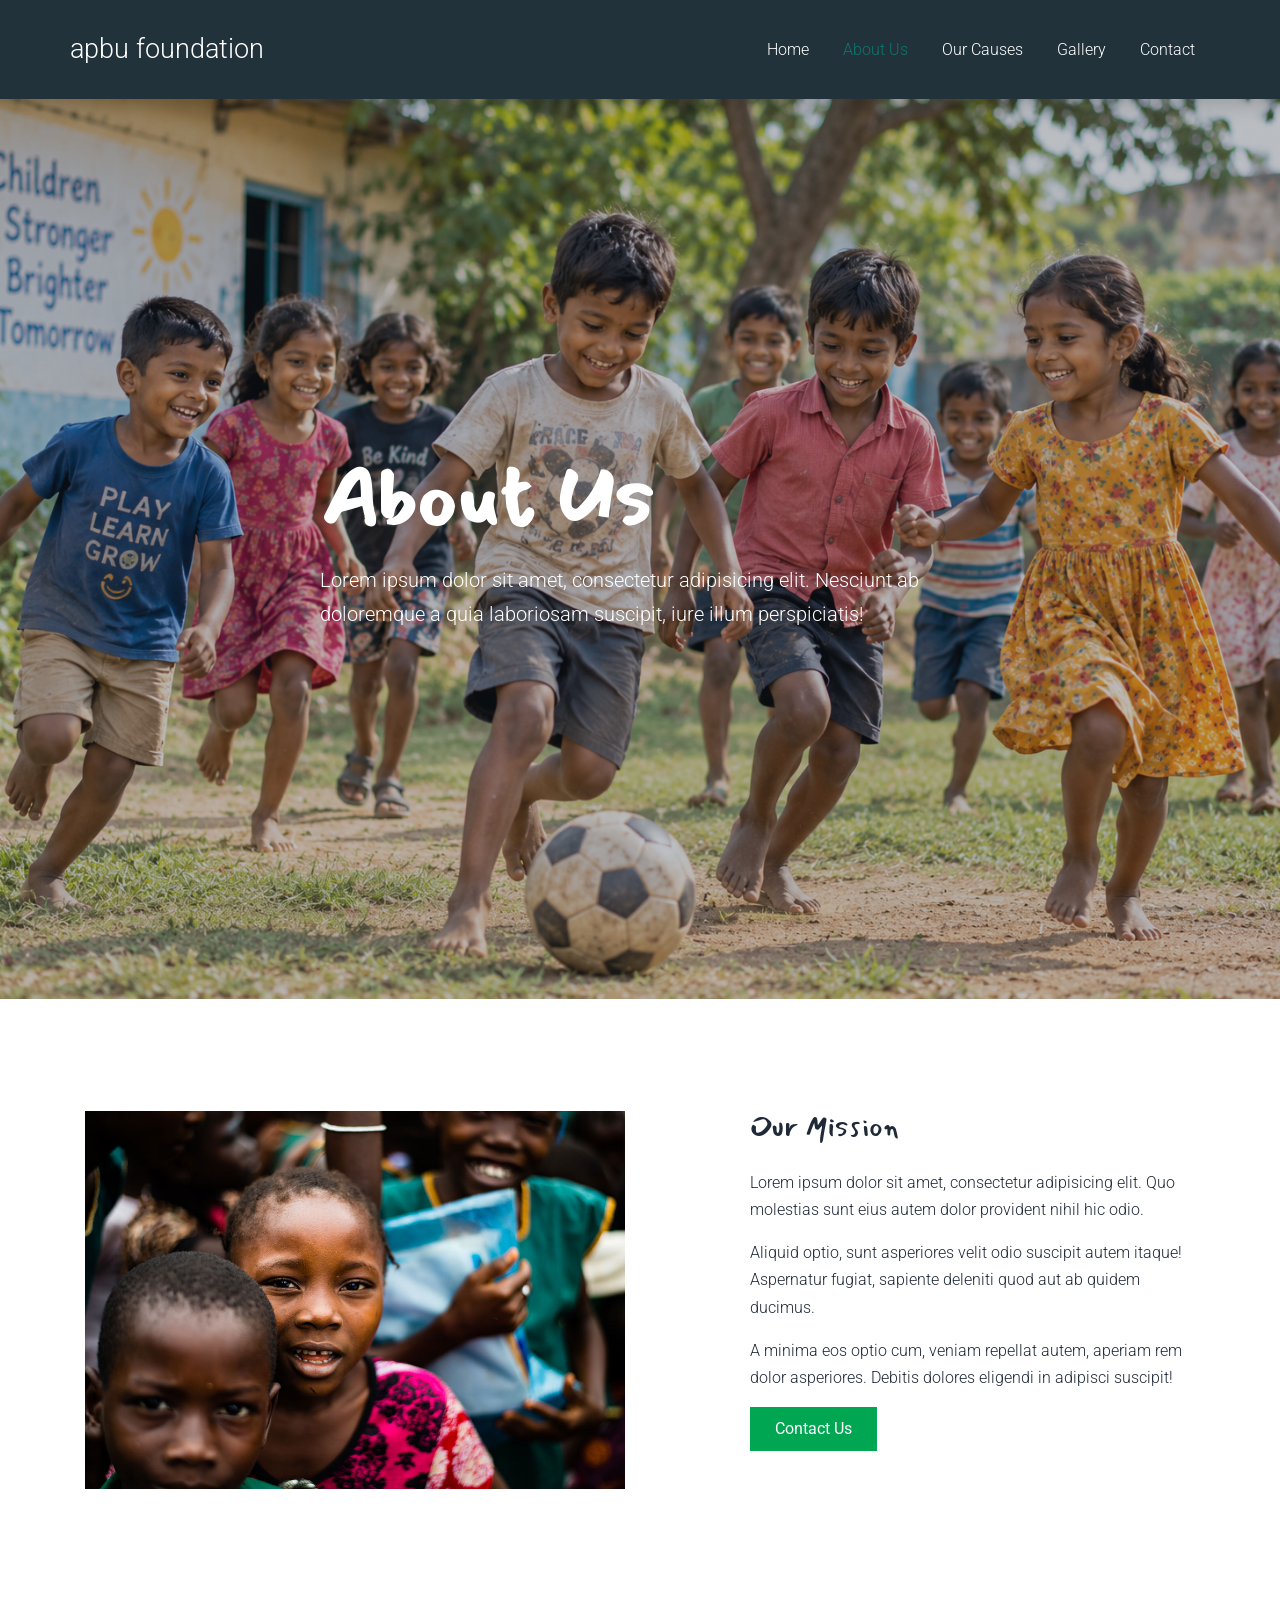
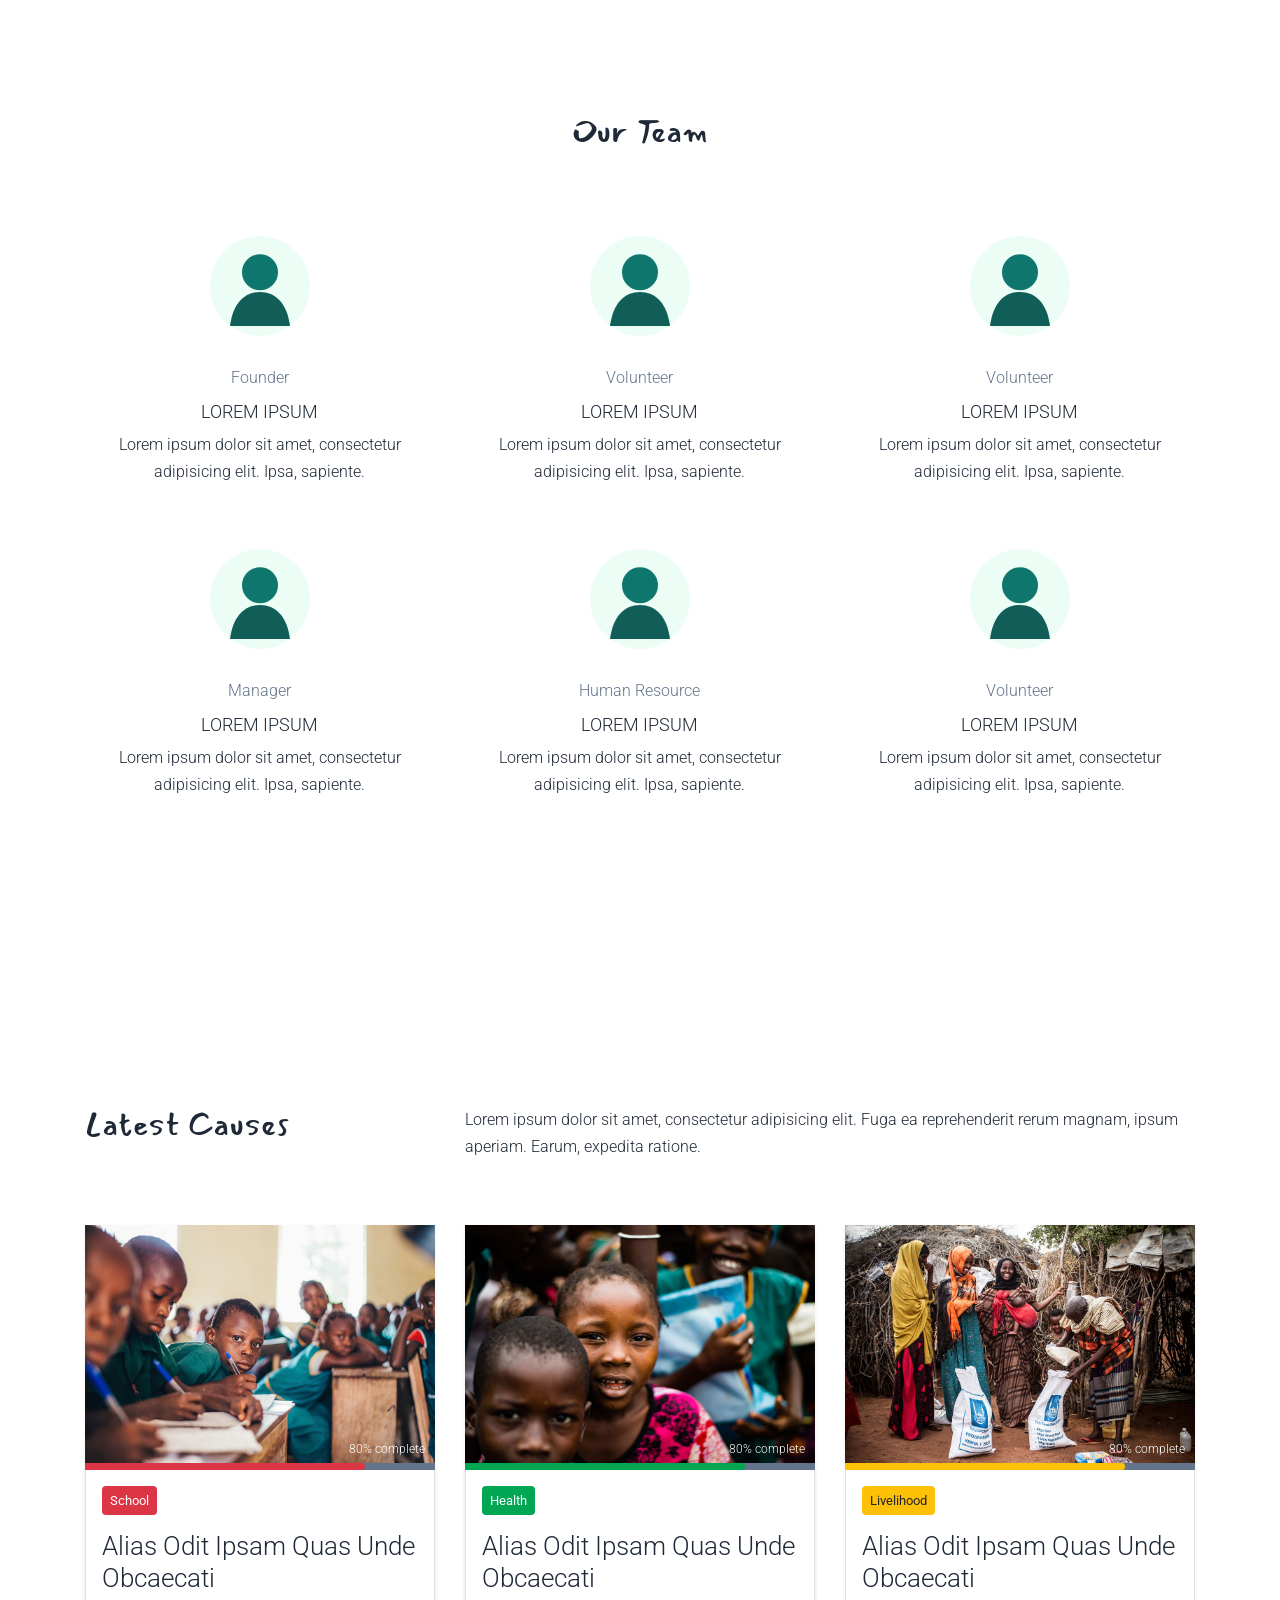
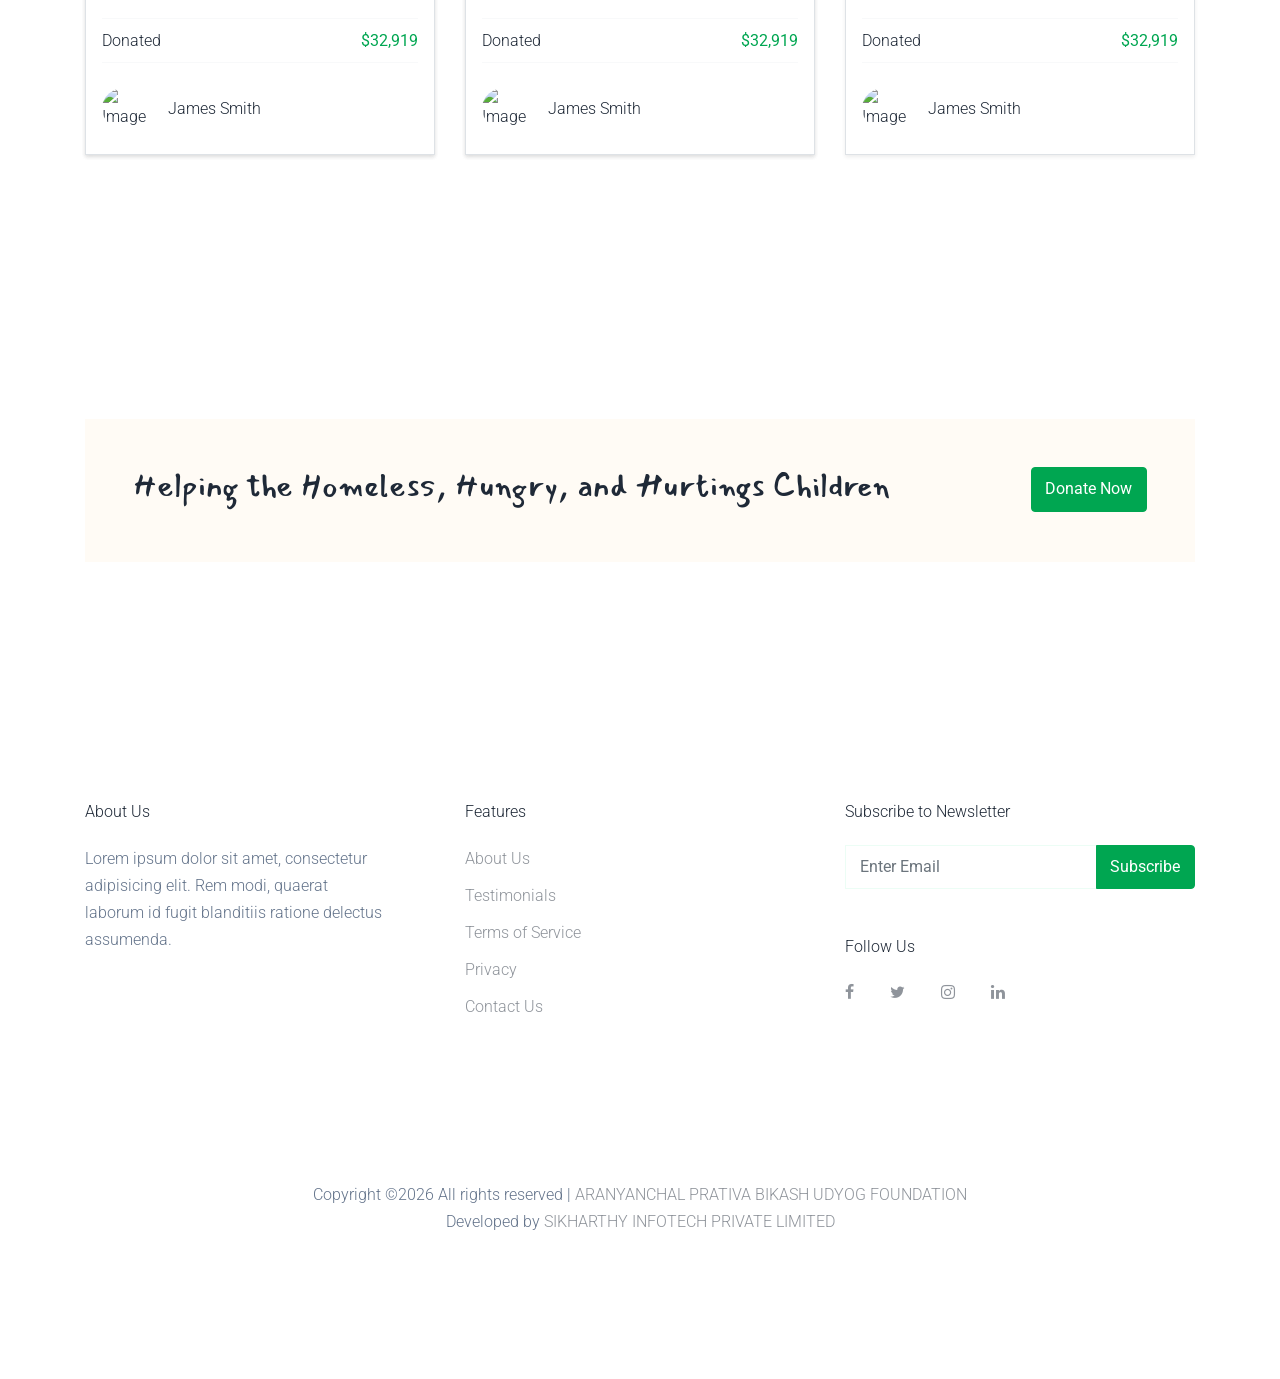
==== commit 35d590a1: "day 1" ====
--- a/about.html
+++ b/about.html
@@ -2,7 +2,7 @@
 <html lang="en">
 
 <head>
-  <title>Fundraiser &mdash; Website Template by Colorlib</title>
+  <title>APBU Foundation</title>
   <meta charset="utf-8">
   <meta name="viewport" content="width=device-width, initial-scale=1, shrink-to-fit=no">
 
@@ -42,21 +42,6 @@
       
       
       
-      <div class="bg-primary py-3 top-bar shadow d-none d-md-block">
-        <div class="container">
-          <div class="row">
-            <div class="col-md-6 text-md-left pl-0">
-              <a href="#" class=" pr-3 pl-0">Home</a>
-              <a href="#" class="p-3">Events</a>
-              <a href="#" class="p-3">Become A Volunteer</a>
-            </div>
-            <div class="col-md-6 text-md-right">
-              <a href="#" class="p-3"><span class="icon-twitter"></span></a>
-              <a href="#" class="p-3"><span class="icon-facebook"></span></a>
-            </div>
-          </div>
-        </div>
-      </div>
       <header class="site-navbar site-navbar-target bg-secondary shadow" role="banner">
 
         <div class="container">
@@ -64,7 +49,7 @@
             
 
             <div class="site-logo">
-              <a href="index.html" class="text-white">Fundraiser</a>
+              <a href="index.html" class="text-white">APBU Foundation</a>
             </div>
 
 
@@ -73,7 +58,7 @@
                 <li><a href="index.html" class="nav-link">Home</a></li>
                 <li class="active"><a href="about.html" class="nav-link">About Us</a></li>
                 <li><a href="causes.html" class="nav-link">Our Causes</a></li>
-                <li><a href="blog.html" class="nav-link">Blog</a></li>
+                <li><a href="blog.html" class="nav-link">Gallery</a></li>
                 <li><a href="contact.html" class="nav-link">Contact</a></li>
               </ul>
             </nav>
@@ -101,7 +86,7 @@
       </div>
 
       
-        <div class="ftco-cover-1 overlay" style="background-image: url('images/hero_1.jpg');"></div>
+        <div class="ftco-cover-1 overlay" style="background-image: url('images/h4.png');"></div>
       
     </div>
     
@@ -135,81 +120,81 @@
           <div class="col-lg-4 col-md-6 mb-5">
             <div class="post-entry-1 h-100 bg-white text-center">
               <a href="#" class="d-inline-block">
-                <img src="images/person_1.jpg" alt="Image"
+                <img src="images/team-placeholder.svg" alt="Team member placeholder"
                  class="img-fluid">
               </a>
               <div class="post-entry-1-contents">
                 <span class="meta">Founder</span>
-                <h2>James Doe</h2>
-                <p>Lorem ipsum dolor sit amet, consectetur adipisicing elit. Ipsa, sapiente.</p>
-              </div>
-            </div>
-          </div>
-          <div class="col-lg-4 col-md-6 mb-5">
-            <div class="post-entry-1 h-100 bg-white text-center">
-              <a href="#" class="d-inline-block">
-                <img src="images/person_2.jpg" alt="Image"
+                <h2>Lorem Ipsum</h2>
+                <p>Lorem ipsum dolor sit amet, consectetur adipisicing elit. Ipsa, sapiente.</p>
+              </div>
+            </div>
+          </div>
+          <div class="col-lg-4 col-md-6 mb-5">
+            <div class="post-entry-1 h-100 bg-white text-center">
+              <a href="#" class="d-inline-block">
+                <img src="images/team-placeholder.svg" alt="Team member placeholder"
                  class="img-fluid">
               </a>
               <div class="post-entry-1-contents">
                 <span class="meta">Volunteer</span>
-                <h2>James Doe</h2>
-                <p>Lorem ipsum dolor sit amet, consectetur adipisicing elit. Ipsa, sapiente.</p>
-              </div>
-            </div>
-          </div>
-
-          <div class="col-lg-4 col-md-6 mb-5">
-            <div class="post-entry-1 h-100 bg-white text-center">
-              <a href="#" class="d-inline-block">
-                <img src="images/person_3.jpg" alt="Image"
+                <h2>Lorem Ipsum</h2>
+                <p>Lorem ipsum dolor sit amet, consectetur adipisicing elit. Ipsa, sapiente.</p>
+              </div>
+            </div>
+          </div>
+
+          <div class="col-lg-4 col-md-6 mb-5">
+            <div class="post-entry-1 h-100 bg-white text-center">
+              <a href="#" class="d-inline-block">
+                <img src="images/team-placeholder.svg" alt="Team member placeholder"
                  class="img-fluid">
               </a>
               <div class="post-entry-1-contents">
                 <span class="meta">Volunteer</span>
-                <h2>James Doe</h2>
-                <p>Lorem ipsum dolor sit amet, consectetur adipisicing elit. Ipsa, sapiente.</p>
-              </div>
-            </div>
-          </div>
-
-          <div class="col-lg-4 col-md-6 mb-5">
-            <div class="post-entry-1 h-100 bg-white text-center">
-              <a href="#" class="d-inline-block">
-                <img src="images/person_4.jpg" alt="Image"
+                <h2>Lorem Ipsum</h2>
+                <p>Lorem ipsum dolor sit amet, consectetur adipisicing elit. Ipsa, sapiente.</p>
+              </div>
+            </div>
+          </div>
+
+          <div class="col-lg-4 col-md-6 mb-5">
+            <div class="post-entry-1 h-100 bg-white text-center">
+              <a href="#" class="d-inline-block">
+                <img src="images/team-placeholder.svg" alt="Team member placeholder"
                  class="img-fluid">
               </a>
               <div class="post-entry-1-contents">
                 <span class="meta">Manager</span>
-                <h2>James Doe</h2>
-                <p>Lorem ipsum dolor sit amet, consectetur adipisicing elit. Ipsa, sapiente.</p>
-              </div>
-            </div>
-          </div>
-
-          <div class="col-lg-4 col-md-6 mb-5">
-            <div class="post-entry-1 h-100 bg-white text-center">
-              <a href="#" class="d-inline-block">
-                <img src="images/person_5.jpg" alt="Image"
+                <h2>Lorem Ipsum</h2>
+                <p>Lorem ipsum dolor sit amet, consectetur adipisicing elit. Ipsa, sapiente.</p>
+              </div>
+            </div>
+          </div>
+
+          <div class="col-lg-4 col-md-6 mb-5">
+            <div class="post-entry-1 h-100 bg-white text-center">
+              <a href="#" class="d-inline-block">
+                <img src="images/team-placeholder.svg" alt="Team member placeholder"
                  class="img-fluid">
               </a>
               <div class="post-entry-1-contents">
                 <span class="meta">Human Resource</span>
-                <h2>James Doe</h2>
-                <p>Lorem ipsum dolor sit amet, consectetur adipisicing elit. Ipsa, sapiente.</p>
-              </div>
-            </div>
-          </div>
-
-          <div class="col-lg-4 col-md-6 mb-5">
-            <div class="post-entry-1 h-100 bg-white text-center">
-              <a href="#" class="d-inline-block">
-                <img src="images/person_1.jpg" alt="Image"
+                <h2>Lorem Ipsum</h2>
+                <p>Lorem ipsum dolor sit amet, consectetur adipisicing elit. Ipsa, sapiente.</p>
+              </div>
+            </div>
+          </div>
+
+          <div class="col-lg-4 col-md-6 mb-5">
+            <div class="post-entry-1 h-100 bg-white text-center">
+              <a href="#" class="d-inline-block">
+                <img src="images/team-placeholder.svg" alt="Team member placeholder"
                  class="img-fluid">
               </a>
               <div class="post-entry-1-contents">
                 <span class="meta">Volunteer</span>
-                <h2>James Doe</h2>
+                <h2>Lorem Ipsum</h2>
                 <p>Lorem ipsum dolor sit amet, consectetur adipisicing elit. Ipsa, sapiente.</p>
               </div>
             </div>
@@ -398,9 +383,8 @@
           <div class="col-md-12">
             <div class="pt-5">
               <p>
-            <!-- Link back to Colorlib can't be removed. Template is licensed under CC BY 3.0. -->
-            Copyright &copy;<script>document.write(new Date().getFullYear());</script> All rights reserved | This template is made with <i class="icon-heart text-danger" aria-hidden="true"></i> by <a href="https://colorlib.com" target="_blank" >Colorlib</a>
-            <!-- Link back to Colorlib can't be removed. Template is licensed under CC BY 3.0. -->
+            Copyright &copy;<script>document.write(new Date().getFullYear());</script> All rights reserved | <a href="https://www.apbufoundation.org" target="_blank" rel="noopener">ARANYANCHAL PRATIVA BIKASH UDYOG FOUNDATION</a><br>
+            Developed by <a href="https://www.siplhub.com" target="_blank" rel="noopener">SIKHARTHY INFOTECH PRIVATE LIMITED</a>
             </p>
             </div>
           </div>
--- a/css/style.css
+++ b/css/style.css
@@ -65,95 +65,95 @@
 .font-size-30 {
   font-size: 30px; }
 
-.font-gray-1 {
-  color: #f7f7f7; }
-
-.font-gray-2 {
-  color: #e9e9e9; }
-
-.font-gray-3 {
-  color: #d9d9d9; }
-
-.font-gray-4 {
-  color: #c9c9c9; }
-
-.font-gray-5, .block-heading-1 span {
-  color: #b8b8b8; }
-
-.font-gray-6 {
-  color: #a8a8a8; }
-
-.font-gray-7 {
-  color: #939393; }
-
-.font-gray-8 {
-  color: #7b7b7b; }
-
-.font-gray-9 {
-  color: #636363 #4d4d4d; }
-
-.font-gray-10 {
-  color: #353535; }
-
-.border-gray-1 {
-  border-color: #f7f7f7; }
-
-.border-gray-2 {
-  border-color: #e9e9e9; }
-
-.border-gray-3 {
-  border-color: #d9d9d9; }
-
-.border-gray-4 {
-  border-color: #c9c9c9; }
-
-.border-gray-5 {
-  border-color: #b8b8b8; }
-
-.border-gray-6 {
-  border-color: #a8a8a8; }
-
-.border-gray-7 {
-  border-color: #939393; }
-
-.border-gray-8 {
-  border-color: #7b7b7b; }
-
-.border-gray-9 {
-  border-color: #636363 #4d4d4d; }
-
-.border-gray-10 {
-  border-color: #353535; }
-
-.bg-gray-1 {
-  border-color: #f7f7f7; }
-
-.bg-gray-2 {
-  border-color: #e9e9e9; }
-
-.bg-gray-3 {
-  border-color: #d9d9d9; }
-
-.bg-gray-4 {
-  border-color: #c9c9c9; }
-
-.bg-gray-5 {
-  border-color: #b8b8b8; }
-
-.bg-gray-6 {
-  border-color: #a8a8a8; }
-
-.bg-gray-7 {
-  border-color: #939393; }
-
-.bg-gray-8 {
-  border-color: #7b7b7b; }
-
-.bg-gray-9 {
-  border-color: #636363 #4d4d4d; }
-
-.bg-gray-10 {
-  border-color: #353535; }
+.font-#64748B-1 {
+  color: #FFFBF5; }
+
+.font-#64748B-2 {
+  color: #ECFDF5; }
+
+.font-#64748B-3 {
+  color: #ECFDF5; }
+
+.font-#64748B-4 {
+  color: #ECFDF5; }
+
+.font-#64748B-5, .block-heading-1 span {
+  color: #64748B; }
+
+.font-#64748B-6 {
+  color: #64748B; }
+
+.font-#64748B-7 {
+  color: #64748B; }
+
+.font-#64748B-8 {
+  color: #64748B; }
+
+.font-#64748B-9 {
+  color: #64748B #64748B; }
+
+.font-#64748B-10 {
+  color: #1F2937; }
+
+.border-#64748B-1 {
+  border-color: #FFFBF5; }
+
+.border-#64748B-2 {
+  border-color: #ECFDF5; }
+
+.border-#64748B-3 {
+  border-color: #ECFDF5; }
+
+.border-#64748B-4 {
+  border-color: #ECFDF5; }
+
+.border-#64748B-5 {
+  border-color: #64748B; }
+
+.border-#64748B-6 {
+  border-color: #64748B; }
+
+.border-#64748B-7 {
+  border-color: #64748B; }
+
+.border-#64748B-8 {
+  border-color: #64748B; }
+
+.border-#64748B-9 {
+  border-color: #64748B #64748B; }
+
+.border-#64748B-10 {
+  border-color: #1F2937; }
+
+.bg-#64748B-1 {
+  border-color: #FFFBF5; }
+
+.bg-#64748B-2 {
+  border-color: #ECFDF5; }
+
+.bg-#64748B-3 {
+  border-color: #ECFDF5; }
+
+.bg-#64748B-4 {
+  border-color: #ECFDF5; }
+
+.bg-#64748B-5 {
+  border-color: #64748B; }
+
+.bg-#64748B-6 {
+  border-color: #64748B; }
+
+.bg-#64748B-7 {
+  border-color: #64748B; }
+
+.bg-#64748B-8 {
+  border-color: #64748B; }
+
+.bg-#64748B-9 {
+  border-color: #64748B #64748B; }
+
+.bg-#64748B-10 {
+  border-color: #1F2937; }
 
 .letter-spacing-1 {
   letter-spacing: 0.1em; }
@@ -177,39 +177,39 @@
   border-width: 5px; }
 
 .primary-black--hover {
-  background: #00a651;
-  color: #fff; }
+  background: #0F766E;
+  color: #FFFFFF; }
   .primary-black--hover:hover {
-    background: #000;
-    color: #fff; }
+    background: #1F2937;
+    color: #FFFFFF; }
 
 .primary-dark--hover {
-  background: #00a651;
-  color: #fff; }
+  background: #0F766E;
+  color: #FFFFFF; }
   .primary-dark--hover:hover {
-    background: gray;
-    color: #fff; }
+    background: #64748B;
+    color: #FFFFFF; }
 
 .primary-primary-outline--hover {
-  background: #00a651;
-  color: #fff; }
+  background: #0F766E;
+  color: #FFFFFF; }
   .primary-primary-outline--hover:hover {
-    border-color: #00a651;
+    border-color: #0F766E;
     background: transparent; }
 
 .primary-outline-primary--hover {
   background: transparent;
-  border-color: #00a651; }
+  border-color: #0F766E; }
   .primary-outline-primary--hover:hover {
-    color: #fff;
-    background: #00a651; }
+    color: #FFFFFF;
+    background: #0F766E; }
 
 body {
   line-height: 1.7;
-  color: #364d59 !important;
+  color: #1F2937 !important;
   font-weight: 300;
   font-size: 1rem;
-  background-color: #fff; }
+  background-color: #FFFFFF; }
   body:before {
     position: absolute;
     content: "";
@@ -217,7 +217,7 @@
     right: 0;
     bottom: 0;
     top: 0;
-    background: rgba(0, 0, 0, 0.3);
+    background: rgba(31, 41, 55, 0.3);
     -webkit-transition: .3s all ease;
     -o-transition: .3s all ease;
     transition: .3s all ease;
@@ -231,12 +231,12 @@
       visibility: visible; }
 
 ::-moz-selection {
-  background: #000;
-  color: #fff; }
+  background: #1F2937;
+  color: #FFFFFF; }
 
 ::selection {
-  background: #000;
-  color: #fff; }
+  background: #1F2937;
+  color: #FFFFFF; }
 
 a {
   -webkit-transition: .3s all ease;
@@ -248,20 +248,20 @@
 h1, h2, h3, h4, h5,
 .h1, .h2, .h3, .h4, .h5 {
   font-weight: 300;
-  color: #364d59;
+  color: #1F2937;
   font-family: "Roboto", serif; }
 
 .border-2 {
   border-width: 2px; }
 
 .text-black {
-  color: #000 !important; }
+  color: #1F2937 !important; }
 
 .bg-black {
-  background: #000 !important; }
+  background: #1F2937 !important; }
 
 .color-black-opacity-5 {
-  color: rgba(0, 0, 0, 0.5); }
+  color: rgba(31, 41, 55, 0.5); }
 
 .color-white-opacity-5 {
   color: rgba(255, 255, 255, 0.5); }
@@ -272,25 +272,25 @@
   box-shadow: none !important; }
 
 .btn.btn-primary {
-  color: #fff; }
+  color: #FFFFFF; }
 
 .btn.btn-outline-white {
-  border-color: #fff;
+  border-color: #FFFFFF;
   background: transparent;
-  color: #fff; }
+  color: #FFFFFF; }
   .btn.btn-outline-white:hover {
-    background: #fff;
-    border-color: #fff;
-    color: #000; }
+    background: #FFFFFF;
+    border-color: #FFFFFF;
+    color: #1F2937; }
 
 .line-height-1 {
   line-height: 1 !important; }
 
 .bg-black {
-  background: #000; }
+  background: #1F2937; }
 
 .form-control:active, .form-control:focus {
-  border-color: #00a651; }
+  border-color: #0F766E; }
 
 .form-control:hover, .form-control:active, .form-control:focus {
   -webkit-box-shadow: none !important;
@@ -306,37 +306,37 @@
 
 .site-footer {
   padding: 4em 0;
-  background-color: #c9ccd4; }
+  background-color: #ECFDF5; }
   @media (min-width: 768px) {
     .site-footer {
       padding: 8em 0; } }
   .site-footer .border-top {
     border-top: 1px solid rgba(255, 255, 255, 0.1) !important; }
   .site-footer p {
-    color: gray; }
+    color: #64748B; }
   .site-footer h2, .site-footer h3, .site-footer h4, .site-footer h5 {
-    color: #000; }
+    color: #1F2937; }
   .site-footer a {
-    color: rgba(0, 0, 0, 0.5); }
+    color: rgba(31, 41, 55, 0.5); }
     .site-footer a:hover {
-      color: #00a651; }
+      color: #0F766E; }
   .site-footer ul li {
     margin-bottom: 10px; }
   .site-footer .footer-heading {
     font-size: 16px;
-    color: #000; }
+    color: #1F2937; }
 
 .bg-text-line {
   display: inline;
-  background: #000;
-  -webkit-box-shadow: 20px 0 0 #000, -20px 0 0 #000;
-  box-shadow: 20px 0 0 #000, -20px 0 0 #000; }
+  background: #1F2937;
+  -webkit-box-shadow: 20px 0 0 #1F2937, -20px 0 0 #1F2937;
+  box-shadow: 20px 0 0 #1F2937, -20px 0 0 #1F2937; }
 
 .text-white-opacity-05 {
   color: rgba(255, 255, 255, 0.5); }
 
 .text-black-opacity-05 {
-  color: rgba(0, 0, 0, 0.5); }
+  color: rgba(31, 41, 55, 0.5); }
 
 .hover-bg-enlarge {
   overflow: hidden;
@@ -375,7 +375,7 @@
       bottom: 0;
       z-index: 0;
       width: 100%;
-      background: rgba(33, 50, 59, 0.9); }
+      background: rgba(17, 94, 89, 0.9); }
   .bg-image.overlay-primary {
     position: relative; }
     .bg-image.overlay-primary:after {
@@ -387,7 +387,7 @@
       bottom: 0;
       z-index: 0;
       width: 100%;
-      background: rgba(0, 166, 81, 0.9); }
+      background: rgba(15, 118, 110, 0.9); }
   .bg-image > .container {
     position: relative;
     z-index: 1; }
@@ -404,8 +404,8 @@
   width: 90px;
   height: 90px;
   display: inline-block;
-  border: 2px solid #fff;
-  color: #fff !important;
+  border: 2px solid #FFFFFF;
+  color: #FFFFFF !important;
   border-radius: 50%;
   position: relative;
   -webkit-transition: .3s all ease-in-out;
@@ -441,11 +441,11 @@
       content: "\e5ca";
       position: absolute; }
   .ul-check.white li:before {
-    color: #fff; }
+    color: #FFFFFF; }
   .ul-check.success li:before {
-    color: #00a651; }
+    color: #0F766E; }
   .ul-check.primary li:before {
-    color: #00a651; }
+    color: #0F766E; }
 
 .select-wrap, .wrap-icon {
   position: relative; }
@@ -483,7 +483,7 @@
     padding: 0;
     font-size: 1.7rem; }
     .site-navbar .site-logo a {
-      color: #00a651;
+      color: #0F766E;
       text-transform: lowercase; }
     @media (max-width: 991.98px) {
       .site-navbar .site-logo {
@@ -496,7 +496,7 @@
     padding: 0;
     margin-bottom: 0; }
     .site-navbar .site-navigation .site-menu .active {
-      color: #00a651 !important; }
+      color: #0F766E !important; }
     .site-navbar .site-navigation .site-menu a {
       text-decoration: none !important;
       display: inline-block; }
@@ -506,13 +506,13 @@
         margin-left: 15px;
         margin-right: 15px;
         padding: 20px 0px;
-        color: #fff !important;
+        color: #FFFFFF !important;
         display: inline-block;
         text-decoration: none !important; }
         .site-navbar .site-navigation .site-menu > li > a:hover {
-          color: #00a651; }
+          color: #0F766E; }
       .site-navbar .site-navigation .site-menu > li.active > a {
-        color: #00a651 !important; }
+        color: #0F766E !important; }
     .site-navbar .site-navigation .site-menu .has-children {
       position: relative; }
       .site-navbar .site-navigation .site-menu .has-children > a {
@@ -534,13 +534,13 @@
         top: 100%;
         position: absolute;
         text-align: left;
-        border-top: 2px solid #00a651;
-        -webkit-box-shadow: 0 2px 10px -2px rgba(0, 0, 0, 0.1);
-        box-shadow: 0 2px 10px -2px rgba(0, 0, 0, 0.1);
+        border-top: 2px solid #0F766E;
+        -webkit-box-shadow: 0 2px 10px -2px rgba(31, 41, 55, 0.1);
+        box-shadow: 0 2px 10px -2px rgba(31, 41, 55, 0.1);
         padding: 0px 0;
         margin-top: 20px;
         margin-left: 0px;
-        background: #fff;
+        background: #FFFFFF;
         -webkit-transition: 0.2s 0s;
         -o-transition: 0.2s 0s;
         transition: 0.2s 0s; }
@@ -558,7 +558,7 @@
             pointer-events: none; }
           .site-navbar .site-navigation .site-menu .has-children .dropdown.arrow-top:before {
             border-color: rgba(136, 183, 213, 0);
-            border-bottom-color: #fff;
+            border-bottom-color: #FFFFFF;
             border-width: 10px;
             margin-left: -10px; }
         .site-navbar .site-navigation .site-menu .has-children .dropdown a {
@@ -567,10 +567,10 @@
           -webkit-transition: 0s all;
           -o-transition: 0s all;
           transition: 0s all;
-          color: #000 !important; }
+          color: #1F2937 !important; }
           .site-navbar .site-navigation .site-menu .has-children .dropdown a.active {
-            color: #00a651 !important;
-            background: #f8f9fa; }
+            color: #0F766E !important;
+            background: #ECFDF5; }
         .site-navbar .site-navigation .site-menu .has-children .dropdown > li {
           list-style: none;
           padding: 0;
@@ -580,7 +580,7 @@
             padding: 9px 20px;
             display: block; }
             .site-navbar .site-navigation .site-menu .has-children .dropdown > li > a:hover {
-              background: #f8f9fa;
+              background: #ECFDF5;
               color: #ced4da; }
           .site-navbar .site-navigation .site-menu .has-children .dropdown > li.has-children > a:before {
             content: "\e315";
@@ -589,10 +589,10 @@
             left: 100%;
             top: 0; }
           .site-navbar .site-navigation .site-menu .has-children .dropdown > li.has-children:hover > a, .site-navbar .site-navigation .site-menu .has-children .dropdown > li.has-children:active > a, .site-navbar .site-navigation .site-menu .has-children .dropdown > li.has-children:focus > a {
-            background: #f8f9fa;
+            background: #ECFDF5;
             color: #ced4da; }
       .site-navbar .site-navigation .site-menu .has-children:hover > a, .site-navbar .site-navigation .site-menu .has-children:focus > a, .site-navbar .site-navigation .site-menu .has-children:active > a {
-        color: #00a651; }
+        color: #0F766E; }
       .site-navbar .site-navigation .site-menu .has-children:hover, .site-navbar .site-navigation .site-menu .has-children:focus, .site-navbar .site-navigation .site-menu .has-children:active {
         cursor: pointer; }
         .site-navbar .site-navigation .site-menu .has-children:hover > .dropdown, .site-navbar .site-navigation .site-menu .has-children:focus > .dropdown, .site-navbar .site-navigation .site-menu .has-children:active > .dropdown {
@@ -609,13 +609,13 @@
   right: 0;
   z-index: 2000;
   padding-top: 20px;
-  background: #fff;
+  background: #FFFFFF;
   height: calc(100vh);
   -webkit-transform: translateX(110%);
   -ms-transform: translateX(110%);
   transform: translateX(110%);
-  -webkit-box-shadow: -10px 0 20px -10px rgba(0, 0, 0, 0.1);
-  box-shadow: -10px 0 20px -10px rgba(0, 0, 0, 0.1);
+  -webkit-box-shadow: -10px 0 20px -10px rgba(31, 41, 55, 0.1);
+  box-shadow: -10px 0 20px -10px rgba(31, 41, 55, 0.1);
   -webkit-transition: .3s all ease-in-out;
   -o-transition: .3s all ease-in-out;
   transition: .3s all ease-in-out; }
@@ -670,16 +670,16 @@
       padding: 10px 20px;
       display: block;
       position: relative;
-      color: #212529; }
+      color: #1F2937; }
       .site-mobile-menu .site-nav-wrap a:hover {
-        color: #00a651; }
+        color: #0F766E; }
     .site-mobile-menu .site-nav-wrap li {
       position: relative;
       display: block; }
       .site-mobile-menu .site-nav-wrap li .nav-link.active {
-        color: #00a651; }
+        color: #0F766E; }
       .site-mobile-menu .site-nav-wrap li.active > a {
-        color: #00a651; }
+        color: #0F766E; }
     .site-mobile-menu .site-nav-wrap .arrow-collapse {
       position: absolute;
       right: 0px;
@@ -691,7 +691,7 @@
       cursor: pointer;
       border-radius: 50%; }
       .site-mobile-menu .site-nav-wrap .arrow-collapse:hover {
-        background: #f8f9fa; }
+        background: #ECFDF5; }
       .site-mobile-menu .site-nav-wrap .arrow-collapse:before {
         font-size: 12px;
         z-index: 20;
@@ -756,21 +756,21 @@
     -o-transition: .3s all ease;
     transition: .3s all ease; }
   .sticky-wrapper .site-navbar {
-    background: #fff; }
+    background: #FFFFFF; }
     .sticky-wrapper .site-navbar ul li a {
       color: rgba(0, 0, 0, 0.7) !important; }
       .sticky-wrapper .site-navbar ul li a.active {
-        color: #000 !important; }
+        color: #1F2937 !important; }
   .sticky-wrapper.is-sticky .site-navbar {
-    background: #fff;
-    -webkit-box-shadow: 4px 0 20px -5px rgba(0, 0, 0, 0.2);
-    box-shadow: 4px 0 20px -5px rgba(0, 0, 0, 0.2); }
+    background: #FFFFFF;
+    -webkit-box-shadow: 4px 0 20px -5px rgba(31, 41, 55, 0.2);
+    box-shadow: 4px 0 20px -5px rgba(31, 41, 55, 0.2); }
     .sticky-wrapper.is-sticky .site-navbar .site-logo a {
-      color: #00a651; }
+      color: #0F766E; }
     .sticky-wrapper.is-sticky .site-navbar ul li a {
-      color: #000 !important; }
+      color: #1F2937 !important; }
       .sticky-wrapper.is-sticky .site-navbar ul li a.active {
-        color: #00a651 !important; }
+        color: #0F766E !important; }
   .sticky-wrapper .shrink {
     padding-top: 0px !important;
     padding-bottom: 0px !important; }
@@ -809,7 +809,7 @@
       bottom: 0;
       z-index: 1; }
   .site-section-cover.overlay-2:before {
-    background: #21323b;
+    background: #115E59;
     opacity: .9; }
   .site-section-cover.inner-page,
   .site-section-cover.inner-page .container > .row {
@@ -821,7 +821,7 @@
     background-repeat: no-repeat; }
   .site-section-cover h1 {
     font-size: 3rem;
-    color: #fff;
+    color: #FFFFFF;
     line-height: 1;
     font-weight: 900 !important; }
     @media (max-width: 991.98px) {
@@ -829,7 +829,7 @@
         font-size: 2rem; } }
   .site-section-cover p {
     font-size: 18px;
-    color: #fff; }
+    color: #FFFFFF; }
 
 .site-section {
   padding: 7rem 0; }
@@ -845,7 +845,7 @@
 
 .block-heading-1 h2 {
   font-size: 3rem;
-  color: #00a651; }
+  color: #0F766E; }
   @media (max-width: 991.98px) {
     .block-heading-1 h2 {
       font-size: 2rem; } }
@@ -861,7 +861,7 @@
       padding-left: 36px; }
 
 .block-feature-1 {
-  background: #f2f2f2;
+  background: #ECFDF5;
   padding: 30px 30px 30px 50px;
   position: relative; }
   .block-feature-1 h2 {
@@ -874,14 +874,14 @@
     position: absolute;
     left: -40px;
     top: 50%;
-    border: 4px solid #fff;
+    border: 4px solid #FFFFFF;
     -webkit-transform: translateY(-50%);
     -ms-transform: translateY(-50%);
     transform: translateY(-50%);
     text-align: center; }
     .block-feature-1 .icon > span {
       font-size: 40px;
-      color: #fff;
+      color: #FFFFFF;
       position: absolute;
       top: 50%;
       left: 50%;
@@ -911,7 +911,7 @@
     -webkit-transform: translate(-50%, -50%);
     -ms-transform: translate(-50%, -50%);
     transform: translate(-50%, -50%);
-    background: #fff;
+    background: #FFFFFF;
     -webkit-transition: .3s all ease-in-out;
     -o-transition: .3s all ease-in-out;
     transition: .3s all ease-in-out; }
@@ -923,9 +923,9 @@
       -webkit-transform: translate(-50%, -50%);
       -ms-transform: translate(-50%, -50%);
       transform: translate(-50%, -50%);
-      color: #000; }
+      color: #1F2937; }
   .block-img-video-1 > a:hover .icon {
-    background: #fff;
+    background: #FFFFFF;
     width: 90px;
     height: 90px; }
 
@@ -936,7 +936,7 @@
     display: block;
     line-height: 1; }
   .block-counter-1 .number {
-    color: #00a651;
+    color: #0F766E;
     font-size: 4rem;
     position: relative;
     padding-bottom: 20px;
@@ -961,8 +961,8 @@
 
 .block-team-member-1 {
   padding: 30px;
-  border: 1px solid #e9ecef;
-  background: #fff;
+  border: 1px solid #ECFDF5;
+  background: #FFFFFF;
   position: relative;
   top: 0;
   -webkit-transition: .15s all ease-in-out;
@@ -990,11 +990,11 @@
   padding: 20px;
   position: relative; }
   .block-testimony-1 blockquote {
-    background: #fff;
+    background: #FFFFFF;
     padding: 30px;
     font-style: italic;
     font-size: 18px;
-    color: #000;
+    color: #1F2937;
     font-family: 'Georgia', Times, serif;
     position: relative; }
   .block-testimony-1 figure {
@@ -1010,7 +1010,7 @@
       -webkit-transform: translateX(-50%);
       -ms-transform: translateX(-50%);
       transform: translateX(-50%);
-      background: #00a651;
+      background: #0F766E;
       height: 2px; }
     .block-testimony-1 figure img {
       max-width: 60px; }
@@ -1031,39 +1031,39 @@
       width: 7px;
       height: 7px;
       border-radius: 4px;
-      background: #cccccc;
+      background: #64748Bccc;
       -webkit-transition: 0.3s all cubic-bezier(0.32, 0.71, 0.53, 0.53);
       -o-transition: 0.3s all cubic-bezier(0.32, 0.71, 0.53, 0.53);
       transition: 0.3s all cubic-bezier(0.32, 0.71, 0.53, 0.53);
       margin: 3px; }
     .block-13 .owl-dots .owl-dot.active span {
-      background: #00a651; }
+      background: #0F766E; }
 
 .post-entry {
-  background: #fff;
+  background: #FFFFFF;
   padding: 30px;
-  border: 1px solid #e6e6e6;
+  border: 1px solid #ECFDF5;
   border-radius: 4px;
   -webkit-transition: .3s all ease;
   -o-transition: .3s all ease;
   transition: .3s all ease; }
   .post-entry:hover {
-    -webkit-box-shadow: 0 5px 15px -5px rgba(0, 0, 0, 0.1);
-    box-shadow: 0 5px 15px -5px rgba(0, 0, 0, 0.1); }
+    -webkit-box-shadow: 0 5px 15px -5px rgba(31, 41, 55, 0.1);
+    box-shadow: 0 5px 15px -5px rgba(31, 41, 55, 0.1); }
   .post-entry h2 {
     font-size: 20px; }
   .post-entry *:last-child {
     margin-bottom: 0; }
 
 .by {
-  color: #000;
-  border-bottom: 1px dotted #ccc; }
+  color: #1F2937;
+  border-bottom: 1px dotted #64748B; }
   .by:hover {
-    border-bottom: 1px dotted #00a651; }
+    border-bottom: 1px dotted #0F766E; }
 
 .form-control {
   border: none;
-  border: 1px solid #e6e6e6; }
+  border: 1px solid #ECFDF5; }
   .form-control:hover, .form-control:active, .form-control:focus {
     border: 1px solid #666666; }
 
@@ -1073,7 +1073,7 @@
   font-size: 15px;
   width: 100%;
   float: left;
-  background: #fff; }
+  background: #FFFFFF; }
   .sidebar-box *:last-child {
     margin-bottom: 0; }
   .sidebar-box h3 {
@@ -1085,7 +1085,7 @@
   position: relative;
   margin-bottom: 10px;
   padding-bottom: 10px;
-  border-bottom: 1px dotted #dee2e6;
+  border-bottom: 1px dotted #ECFDF5;
   list-style: none; }
   .categories li:last-child,
   .sidelink li:last-child {
@@ -1100,10 +1100,10 @@
       position: absolute;
       right: 0;
       top: 0;
-      color: #ccc; }
+      color: #64748B; }
   .categories li.active a,
   .sidelink li.active a {
-    color: #000;
+    color: #1F2937;
     font-style: italic; }
 
 .comment-form-wrap {
@@ -1135,24 +1135,24 @@
       width: calc(100% - 80px); }
       .comment-list li .comment-body h3 {
         font-size: 20px;
-        color: #000; }
+        color: #1F2937; }
       .comment-list li .comment-body .meta {
         text-transform: uppercase;
         font-size: 13px;
         letter-spacing: .1em;
-        color: #ccc; }
+        color: #64748B; }
       .comment-list li .comment-body .reply {
         padding: 5px 10px;
-        background: #e6e6e6;
-        color: #000;
+        background: #ECFDF5;
+        color: #1F2937;
         text-transform: uppercase;
         font-size: 14px; }
         .comment-list li .comment-body .reply:hover {
-          color: #000;
-          background: #e3e3e3; }
+          color: #1F2937;
+          background: #ECFDF5; }
 
 .search-form {
-  background: #f7f7f7;
+  background: #FFFBF5;
   padding: 10px; }
   .search-form .form-group {
     position: relative; }
@@ -1171,7 +1171,7 @@
   text-transform: uppercase;
   letter-spacing: .2em; }
   .post-meta a {
-    color: #fff;
+    color: #FFFFFF;
     border-bottom: 1px solid rgba(255, 255, 255, 0.5); }
 
 .slide {
@@ -1208,7 +1208,7 @@
   color: rgba(255, 255, 255, 0.4); }
   .slide-one-item .owl-nav .owl-prev:hover,
   .slide-one-item .owl-nav .owl-next:hover {
-    color: #fff; }
+    color: #FFFFFF; }
 
 .slide-one-item .owl-nav .owl-prev {
   left: 20px; }
@@ -1236,16 +1236,16 @@
       margin: 3px; }
     .slide-one-item .owl-dots .owl-dot.active > span {
       width: 20px;
-      background: #fff; }
+      background: #FFFFFF; }
 
 .footer-suscribe-form .form-control {
-  border: 1px solid #e9ecef !important;
-  color: #000; }
+  border: 1px solid #ECFDF5 !important;
+  color: #1F2937; }
   .footer-suscribe-form .form-control:hover, .footer-suscribe-form .form-control:active, .footer-suscribe-form .form-control:focus {
-    color: #000 !important; }
+    color: #1F2937 !important; }
 
 .footer-suscribe-form .btn {
-  color: #fff; }
+  color: #FFFFFF; }
 
 .ftco-blocks-cover-1 .ftco-service-image-1 {
   margin-top: -70px;
@@ -1276,14 +1276,14 @@
       right: 0;
       bottom: 0;
       opacity: .3;
-      background: #000; }
+      background: #1F2937; }
     .ftco-cover-1.overlay h1, .ftco-cover-1.overlay-2 h1 {
-      color: #fff;
+      color: #FFFFFF;
       font-size: 3rem; }
     .ftco-cover-1.overlay p, .ftco-cover-1.overlay-2 p {
-      color: #fff; }
+      color: #FFFFFF; }
       .ftco-cover-1.overlay p a, .ftco-cover-1.overlay-2 p a {
-        color: #fff;
+        color: #FFFFFF;
         font-weight: 700; }
         .ftco-cover-1.overlay p a:hover, .ftco-cover-1.overlay-2 p a:hover {
           text-decoration: none; }
@@ -1309,11 +1309,11 @@
       display: inline-block;
       width: 7px;
       height: 7px;
-      background: #ccc;
+      background: #64748B;
       margin: 5px;
       border-radius: 50%; }
     .owl-all .owl-dots .owl-dot.active > span {
-      background: #00a651; }
+      background: #0F766E; }
 
 @media (min-width: 992px) {
   .owl-all .owl-nav,
@@ -1342,15 +1342,15 @@
     border-radius: 4px; }
 
 .blog-entry .blog-excerpt a {
-  color: #000; }
+  color: #1F2937; }
   .blog-entry .blog-excerpt a:hover {
-    color: #00a651; }
+    color: #0F766E; }
 
 .bg-light {
-  background-color: #f6f5f5 !important; }
+  background-color: #FFFBF5 !important; }
 
 .feature-1 {
-  background: #ccc;
+  background: #64748B;
   position: relative;
   display: block;
   z-index: 1;
@@ -1363,7 +1363,7 @@
     right: 0;
     bottom: 0;
     padding: 30px;
-    background: #fff;
+    background: #FFFFFF;
     opacity: 0;
     visibility: hidden;
     -webkit-transition: .3s all ease;
@@ -1379,22 +1379,22 @@
   text-transform: uppercase;
   font-size: .75rem;
   letter-spacing: .1rem;
-  border-bottom: 2px solid #00a651; }
+  border-bottom: 2px solid #0F766E; }
 
 .section-2 {
-  background: #1c2d37; }
+  background: #115E59; }
   .section-2 .section-2-title {
-    color: #000; }
+    color: #1F2937; }
     .section-2 .section-2-title h2 {
-      color: #000; }
+      color: #1F2937; }
 
 .feature-2 {
-  color: #000; }
+  color: #1F2937; }
   .feature-2 h3 {
-    color: #000; }
+    color: #1F2937; }
   .feature-2 .caption {
     font-weight: bold;
-    color: #00a651;
+    color: #0F766E;
     display: block;
     margin-bottom: 10px; }
 
@@ -1412,7 +1412,7 @@
     line-height: 0;
     top: 1rem;
     font-size: 2rem;
-    color: #00a651;
+    color: #0F766E;
     font-family: "icomoon";
     content: "\e86c"; }
   .feature-3 h3 {
@@ -1420,7 +1420,7 @@
 
 .testimonial-1 .quote-icon-wrap {
   font-size: 2rem;
-  color: #00a651; }
+  color: #0F766E; }
 
 .testimonial-1 p {
   font-size: 1.5rem; }
@@ -1439,7 +1439,7 @@
     z-index: -1;
     content: "";
     position: absolute;
-    background: #00a651;
+    background: #0F766E;
     right: 0px;
     bottom: 0px;
     opacity: 0;
@@ -1448,22 +1448,22 @@
     -o-transition: .3s all ease;
     transition: .3s all ease; }
   .post-entry-1 .meta {
-    color: #ccc;
+    color: #64748B;
     margin-bottom: 10px;
     display: block; }
   .post-entry-1 .post-entry-1-contents {
-    background: #fff;
+    background: #FFFFFF;
     padding: 20px; }
     .post-entry-1 .post-entry-1-contents h2 {
       font-size: 22px; }
       .post-entry-1 .post-entry-1-contents h2, .post-entry-1 .post-entry-1-contents h2 > a {
-        color: #000;
+        color: #1F2937;
         text-transform: uppercase;
         font-size: 18px; }
 
 .careers-1 {
   padding: 20px;
-  background: #fff;
+  background: #FFFFFF;
   margin-bottom: 30px; }
 
 .more-39291 {
@@ -1472,7 +1472,7 @@
   font-weight: bold;
   position: relative;
   padding-right: 20px;
-  color: #000; }
+  color: #1F2937; }
   .more-39291:after {
     -webkit-transform: rotate(180deg);
     -ms-transform: rotate(180deg);
@@ -1488,14 +1488,14 @@
   text-transform: uppercase;
   font-size: 20px;
   font-weight: bold;
-  color: #000;
+  color: #1F2937;
   margin-bottom: 30px; }
 
 .year-experience-99301 {
-  border: 4px solid #00a651;
+  border: 4px solid #0F766E;
   padding: 40px;
   position: relative;
-  background: #fff; }
+  background: #FFFFFF; }
   .year-experience-99301:before {
     z-index: -1;
     content: "";
@@ -1504,11 +1504,11 @@
     left: -31px;
     width: 100%;
     height: 100%;
-    background: rgba(0, 166, 81, 0.1); }
+    background: rgba(15, 118, 110, 0.1); }
   .year-experience-99301 .text {
     text-transform: uppercase;
     font-size: 14px;
-    color: #888;
+    color: #64748B;
     font-weight: bold;
     line-height: 1;
     position: relative;
@@ -1518,7 +1518,7 @@
       display: block; }
   .year-experience-99301 .number {
     font-size: 5rem;
-    color: #000;
+    color: #1F2937;
     font-weight: bold;
     position: relative; }
     .year-experience-99301 .number > span {
@@ -1532,7 +1532,7 @@
       width: 70px;
       height: 70px;
       border-radius: 50%;
-      background: rgba(0, 166, 81, 0.5); }
+      background: rgba(15, 118, 110, 0.5); }
 
 .media-92812 {
   position: relative;
@@ -1543,11 +1543,11 @@
     position: relative;
     padding: 50px;
     display: block;
-    background: #fff; }
+    background: #FFFFFF; }
     .media-92812 .text:after {
       content: "";
       position: absolute;
-      background: #00a651;
+      background: #0F766E;
       width: 100%;
       height: 100%;
       z-index: -1;
@@ -1559,9 +1559,9 @@
       opacity: .1;
       visibility: visible; }
   .media-92812 .caption {
-    color: #b3b3b3; }
+    color: #64748B; }
   .media-92812 h3, .media-92812 h3 > a {
-    color: #000;
+    color: #1F2937;
     text-transform: uppercase; }
   .media-92812:hover .text:after {
     opacity: .1;
@@ -1577,16 +1577,16 @@
   margin-left: 10px;
   margin-right: 10px; }
   .media-29191 .caption {
-    color: #b3b3b3; }
+    color: #64748B; }
   .media-29191 .text {
     padding: 50px;
-    background: #fff;
+    background: #FFFFFF;
     margin-top: -100px;
     position: relative;
     z-index: 9; }
     .media-29191 .text h3, .media-29191 .text h3 > a {
       text-transform: uppercase;
-      color: #000; }
+      color: #1F2937; }
 
 .slide-one-item .owl-dots, .owl-1 .owl-dots, .owl-2 .owl-dots, .owl-3 .owl-dots {
   width: 100%;
@@ -1597,31 +1597,31 @@
       width: 7px;
       height: 7px;
       display: inline-block;
-      background: #ccc;
+      background: #64748B;
       border-radius: 50%;
       margin: 3px; }
     .slide-one-item .owl-dots .owl-dot.active > span, .owl-1 .owl-dots .owl-dot.active > span, .owl-2 .owl-dots .owl-dot.active > span, .owl-3 .owl-dots .owl-dot.active > span {
       width: 7px;
       height: 7px;
-      background: #00a651; }
+      background: #0F766E; }
 
 .owl-1 .owl-dots, .owl-3 .owl-dots {
   bottom: 80px;
   position: relative; }
   .owl-1 .owl-dots .owl-dot > span, .owl-3 .owl-dots .owl-dot > span {
-    background: #fff; }
+    background: #FFFFFF; }
 
 .owl-2 .owl-dots {
   bottom: 150px;
   position: relative; }
   .owl-2 .owl-dots .owl-dot > span {
-    background: #fff; }
+    background: #FFFFFF; }
 
 .slide-one-item .owl-dots {
   bottom: -20px; }
 
 .box-29291 {
-  background: #fff;
+  background: #FFFFFF;
   position: relative;
   z-index: 2;
   margin-right: -60px;
@@ -1673,19 +1673,19 @@
     font-size: 20px;
     margin-bottom: 0; }
     .media-02819 h3 a {
-      color: #000; }
+      color: #1F2937; }
   .media-02819 span {
     font-size: 14px; }
 
 .service-29193 {
-  background: #fff;
+  background: #FFFFFF;
   padding: 50px 30px; }
   .service-29193 h3 {
     font-weight: bold;
     text-transform: uppercase;
     font-size: 16px; }
     .service-29193 h3 a {
-      color: #000; }
+      color: #1F2937; }
   .service-29193 .img-wrap {
     margin-bottom: 40px;
     display: block;
@@ -1697,7 +1697,7 @@
       width: 50px;
       height: 50px;
       border-radius: 50%;
-      background: #00a651;
+      background: #0F766E;
       z-index: 0; }
   .service-29193 img {
     position: relative;
@@ -1705,7 +1705,7 @@
     max-width: 80px; }
 
 .top-bar a {
-  color: #fff; }
+  color: #FFFFFF; }
 
 .feature-29192-wrap {
   position: relative; }
@@ -1729,20 +1729,20 @@
         height: 100%;
         mix-blend-mode: screen; }
     .feature-29192-wrap .feature-29192.overlay-danger:before {
-      background-color: #dc3545; }
+      background-color: #F97316; }
     .feature-29192-wrap .feature-29192.overlay-success:before {
-      background-color: #ffc107; }
+      background-color: #FBBF24; }
     .feature-29192-wrap .feature-29192.overlay-warning:before {
-      background-color: #00a651; }
+      background-color: #0F766E; }
   .feature-29192-wrap .text {
     position: absolute;
     bottom: 20px;
     left: 20px; }
     .feature-29192-wrap .text .meta {
-      color: #fff; }
+      color: #FFFFFF; }
 
 .heading-20219 .subtitle {
-  color: #00a651;
+  color: #0F766E;
   text-transform: uppercase;
   position: relative;
   padding-left: 60px; }
@@ -1752,27 +1752,27 @@
     content: "";
     width: 50px;
     height: 2px;
-    background: #00a651;
+    background: #0F766E;
     top: 50%;
     -webkit-transform: transalteY(-50%);
     -ms-transform: transalteY(-50%);
     transform: transalteY(-50%); }
   .heading-20219 .subtitle .title {
     font-size: 3rem;
-    color: #21323b; }
+    color: #115E59; }
 
 .cause {
   margin-bottom: 40px;
   position: relative;
-  -webkit-box-shadow: 0 0 0 0 rgba(0, 0, 0, 0.8);
-  box-shadow: 0 0 0 0 rgba(0, 0, 0, 0.8); }
+  -webkit-box-shadow: 0 0 0 0 rgba(31, 41, 55, 0.8);
+  box-shadow: 0 0 0 0 rgba(31, 41, 55, 0.8); }
   .cause .cause-link {
     display: block;
     position: relative; }
   .cause h3 {
     font-size: 26px !important; }
     .cause h3 a {
-      color: #000; }
+      color: #1F2937; }
   .cause .custom-progress-wrap {
     position: absolute;
     bottom: 0;
@@ -1780,9 +1780,9 @@
     .cause .custom-progress-wrap .custom-progress-inner {
       height: 7px;
       width: 100%;
-      background: #ccc; }
+      background: #64748B; }
       .cause .custom-progress-wrap .custom-progress-inner .custom-progress {
-        background: #00a651;
+        background: #0F766E;
         height: 7px;
         border-top-right-radius: 4px;
         border-bottom-right-radius: 4px; }
@@ -1790,7 +1790,7 @@
       position: absolute;
       bottom: 10px;
       right: 10px;
-      color: #fff;
+      color: #FFFFFF;
       font-size: 12px; }
 
 .feature-29012 .number {
@@ -1798,11 +1798,11 @@
   -ms-flex: 0 0 80px;
   flex: 0 0 80px;
   height: 80px;
-  border: 2px solid #fff;
+  border: 2px solid #FFFFFF;
   position: relative;
   display: block;
   font-size: 1.5rem;
-  color: #fff; }
+  color: #FFFFFF; }
   .feature-29012 .number > span {
     position: absolute;
     top: 50%;
@@ -1813,7 +1813,7 @@
 
 .feature-29012 h3 {
   font-size: 20px;
-  color: #fff; }
+  color: #FFFFFF; }
 
 .feature-29012 p {
   font-size: 1rem;
@@ -1828,4 +1828,4 @@
   font-size: 20px;
   line-height: 1.5; }
   .event-29191 h3 a {
-    color: #000; }
+    color: #1F2937; }
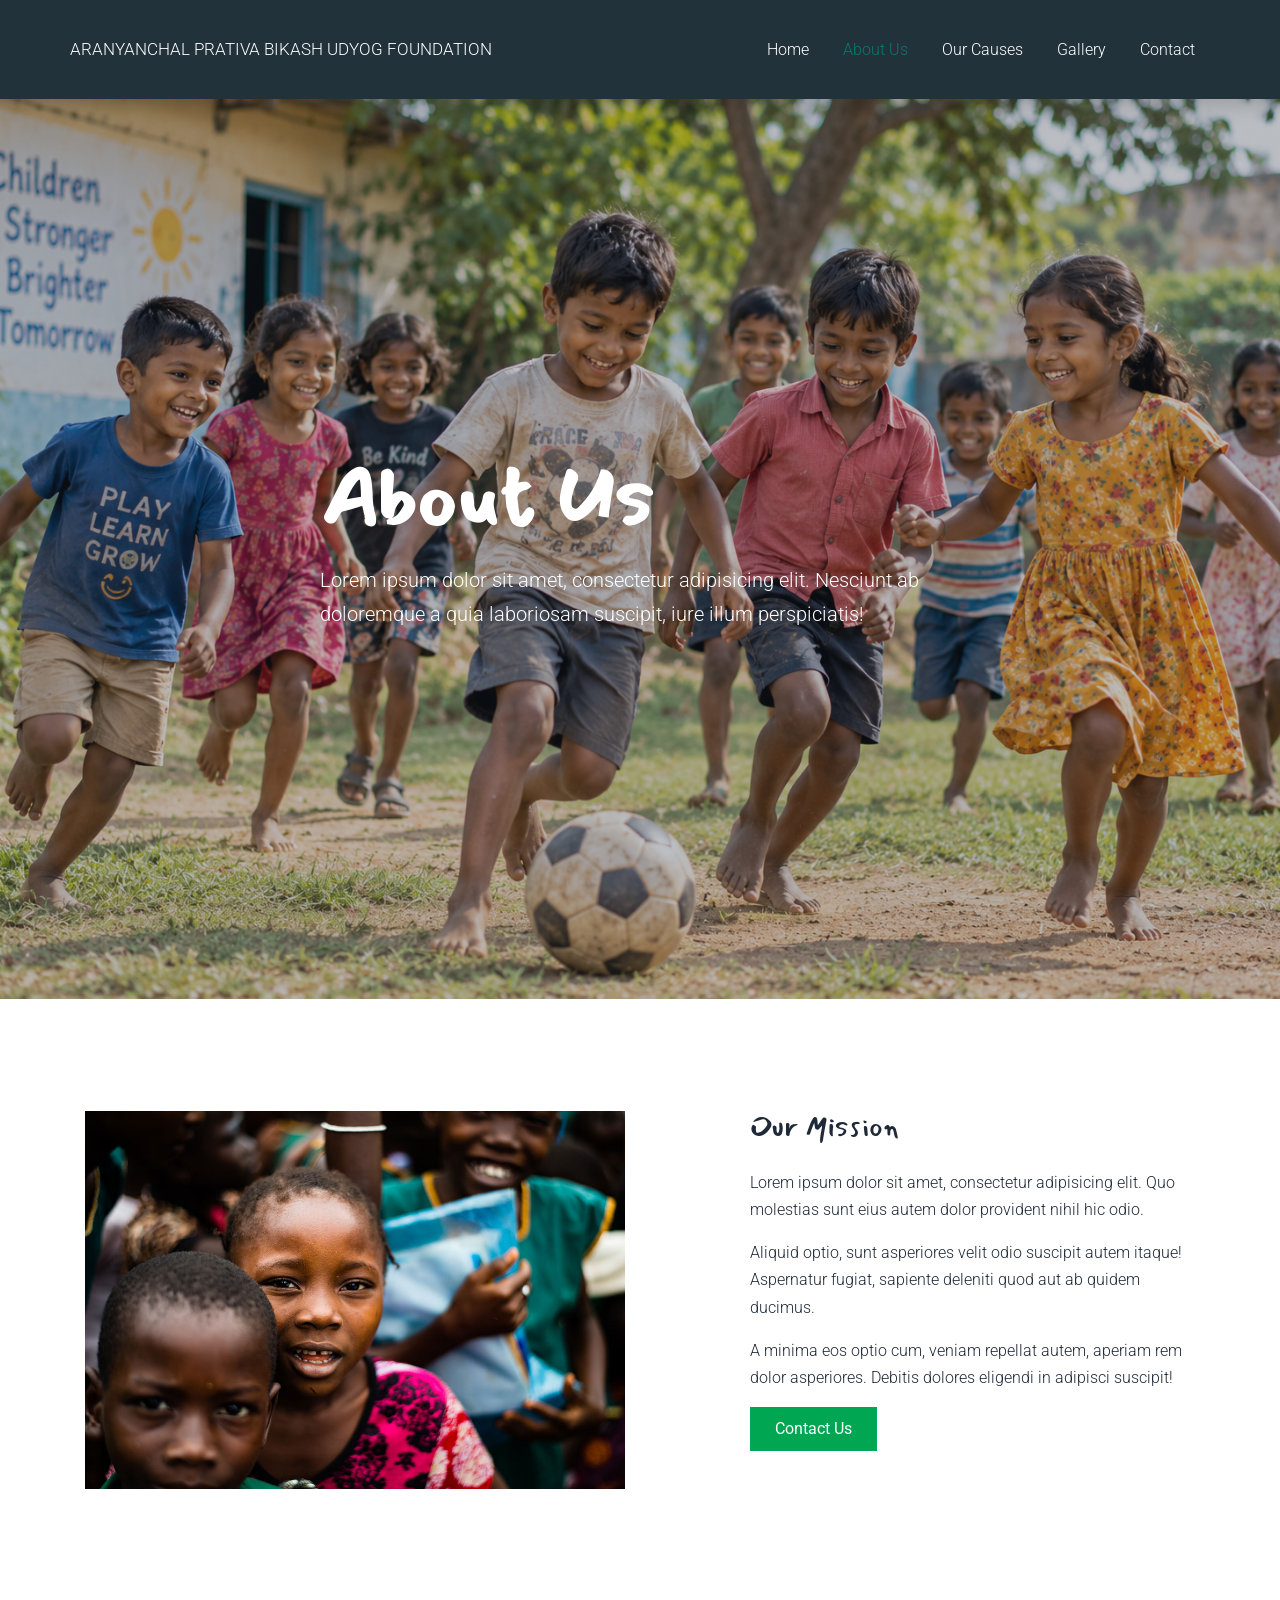
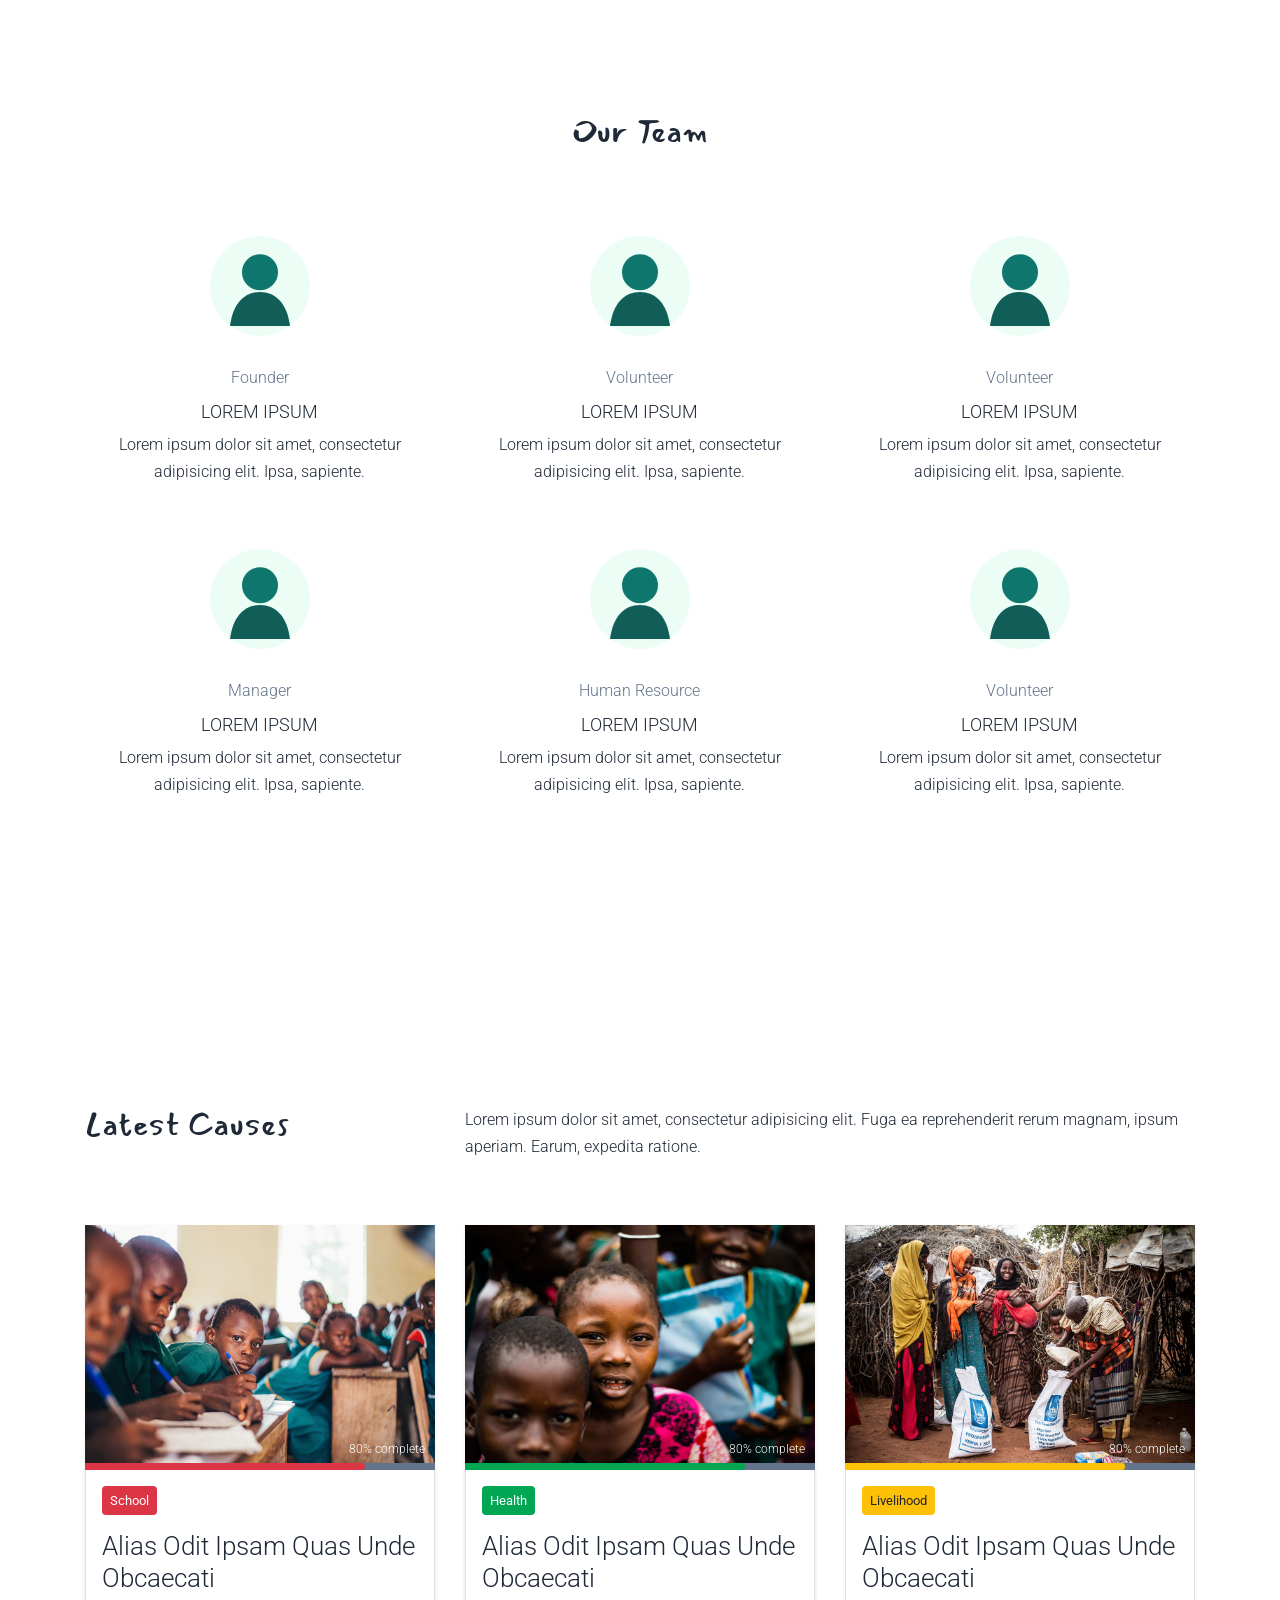
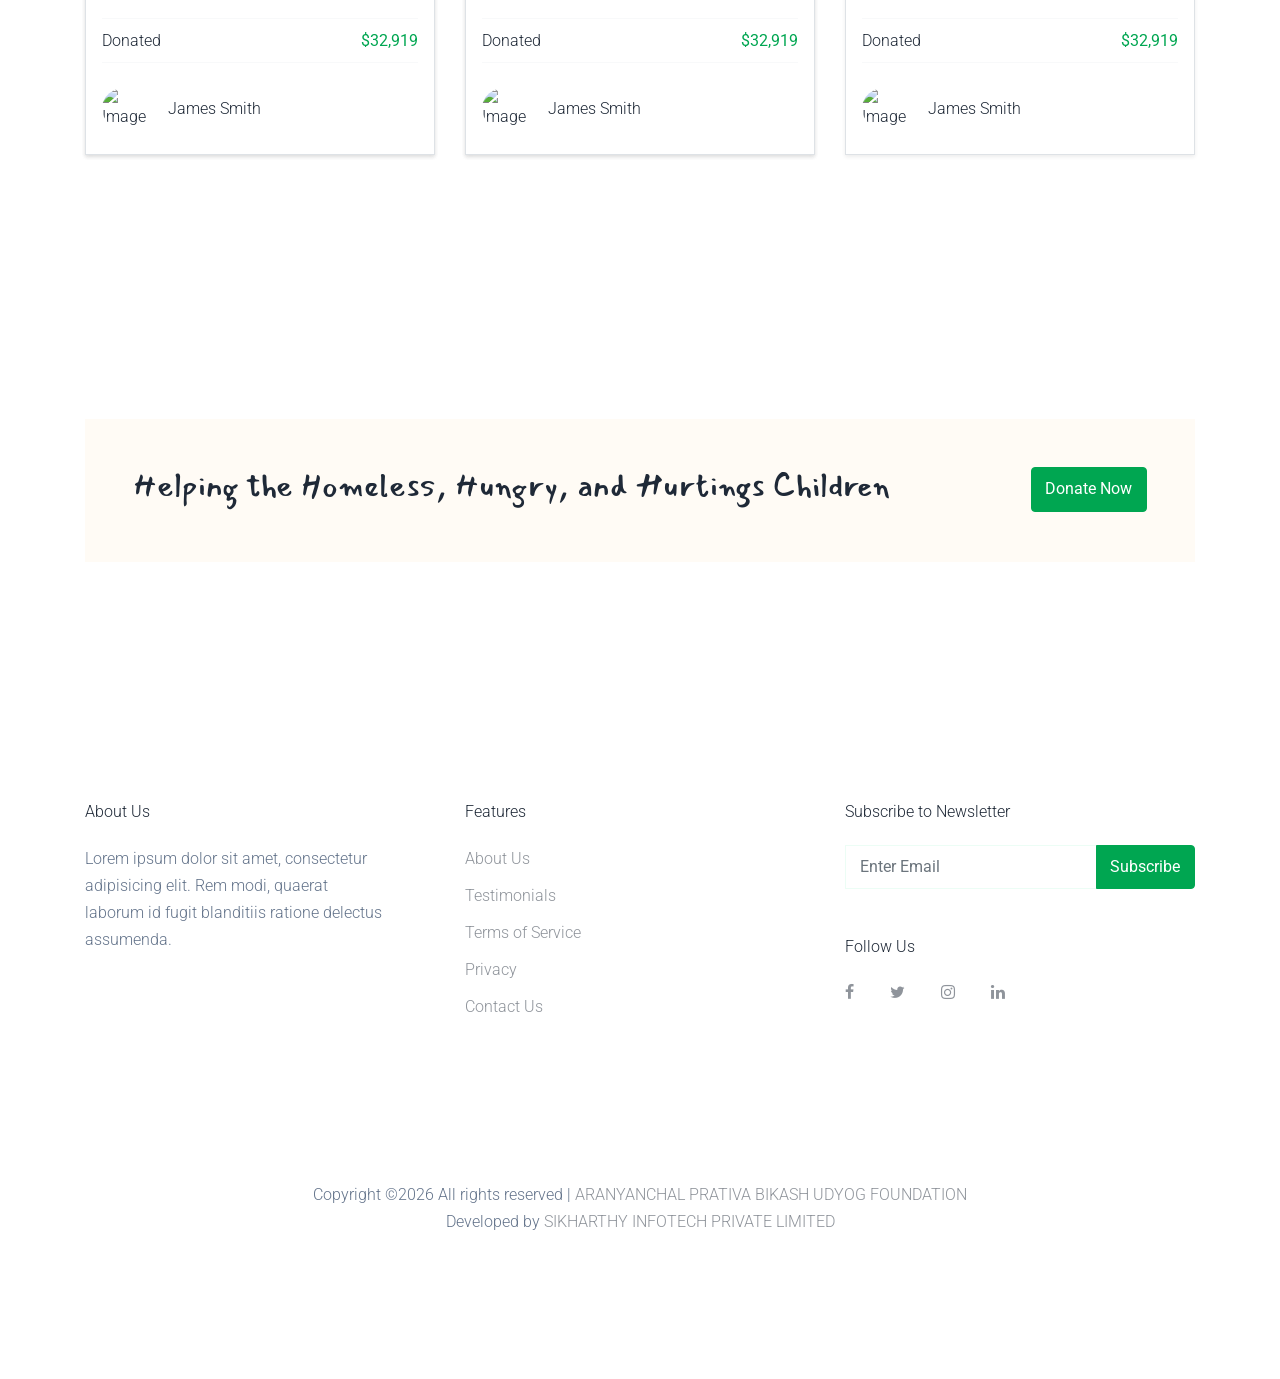
==== commit b518fbdf: "Day 2" ====
--- a/about.html
+++ b/about.html
@@ -49,7 +49,7 @@
             
 
             <div class="site-logo">
-              <a href="index.html" class="text-white">APBU Foundation</a>
+              <a href="index.html" class="text-white">ARANYANCHAL PRATIVA BIKASH UDYOG FOUNDATION</a>
             </div>
 
 
@@ -58,7 +58,7 @@
                 <li><a href="index.html" class="nav-link">Home</a></li>
                 <li class="active"><a href="about.html" class="nav-link">About Us</a></li>
                 <li><a href="causes.html" class="nav-link">Our Causes</a></li>
-                <li><a href="blog.html" class="nav-link">Gallery</a></li>
+                <li><a href="gallery.html" class="nav-link">Gallery</a></li>
                 <li><a href="contact.html" class="nav-link">Contact</a></li>
               </ul>
             </nav>
--- a/css/style.css
+++ b/css/style.css
@@ -481,14 +481,20 @@
   .site-navbar .site-logo {
     margin: 0;
     padding: 0;
-    font-size: 1.7rem; }
+    font-size: clamp(0.8rem, 1.35vw, 1.25rem);
+    line-height: 1.2;
+    max-width: 390px; }
     .site-navbar .site-logo a {
       color: #0F766E;
-      text-transform: lowercase; }
+      display: block;
+      white-space: nowrap; }
     @media (max-width: 991.98px) {
       .site-navbar .site-logo {
         float: left;
-        position: relative; } }
+        position: relative;
+        max-width: calc(100% - 55px); }
+      .site-navbar .site-logo a {
+        white-space: normal; } }
   .site-navbar .site-navigation.border-bottom {
     border-bottom: 1px solid white !important; }
   .site-navbar .site-navigation .site-menu {
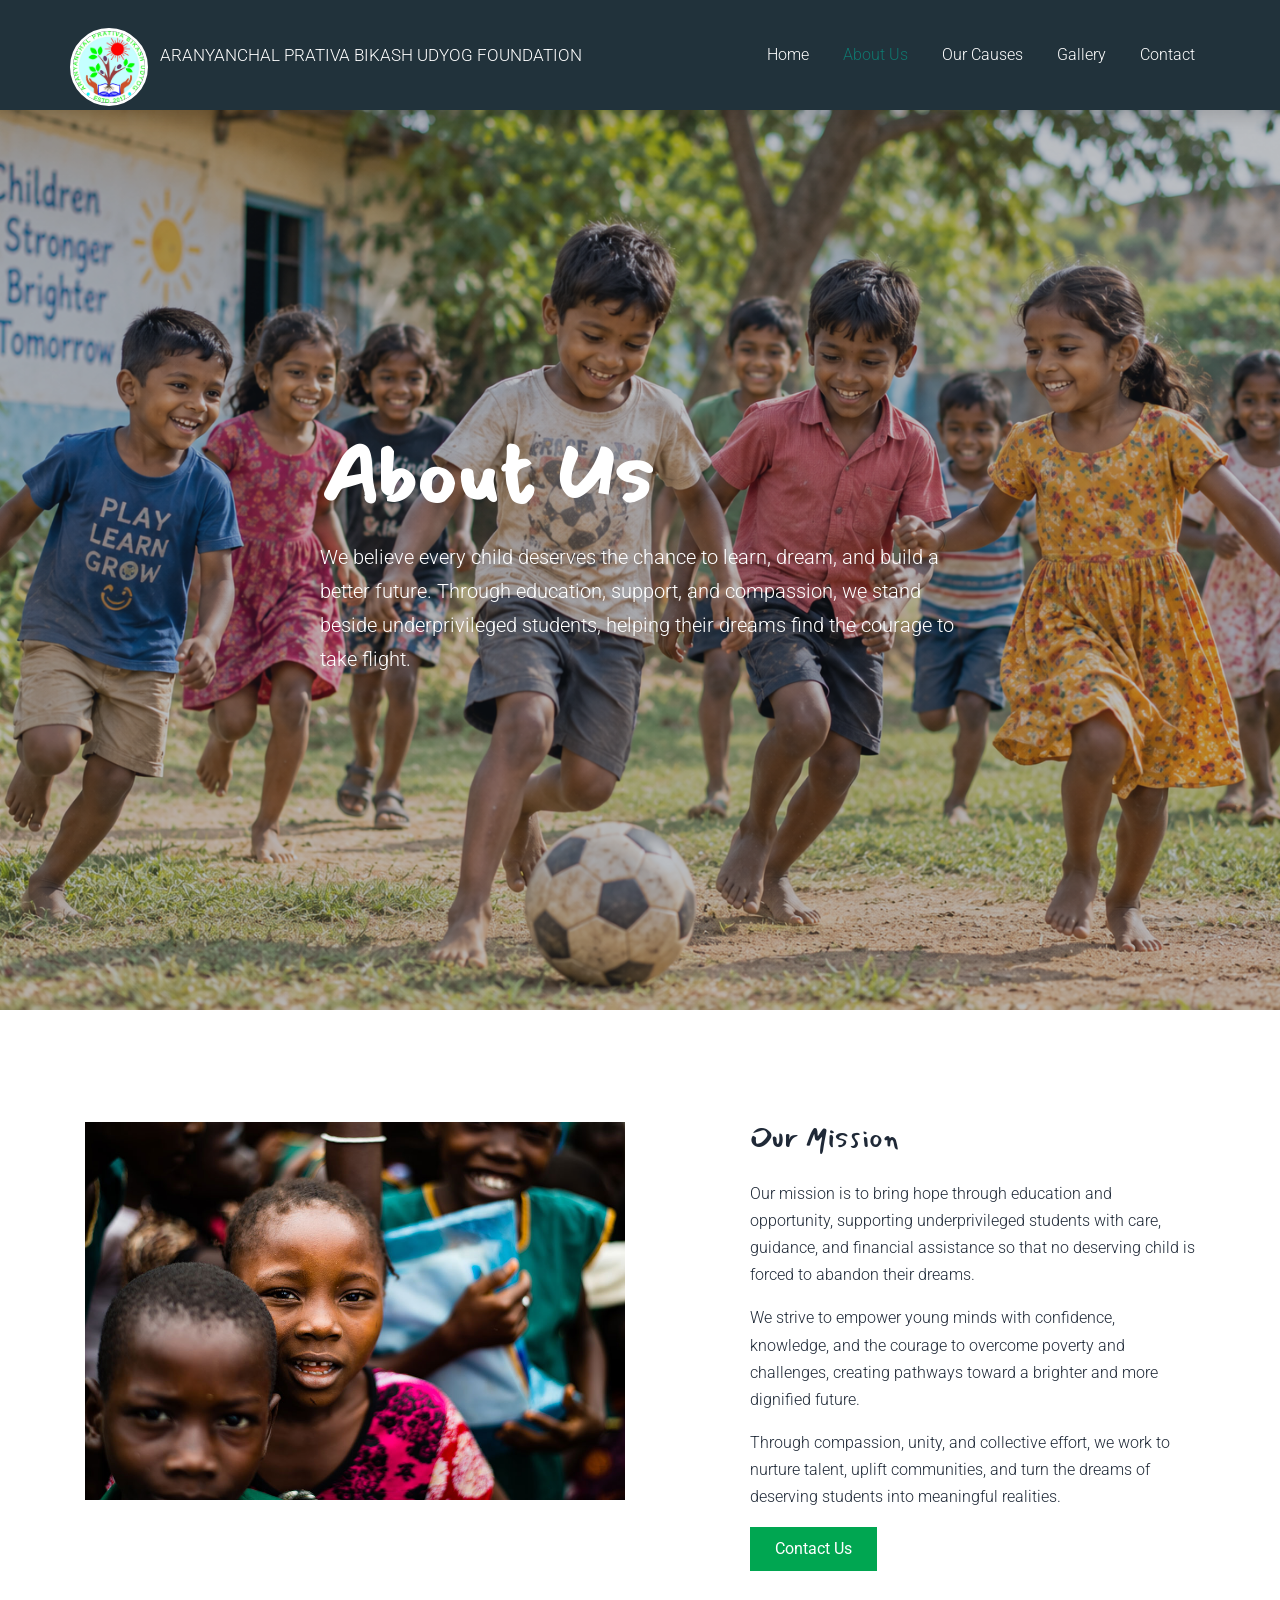
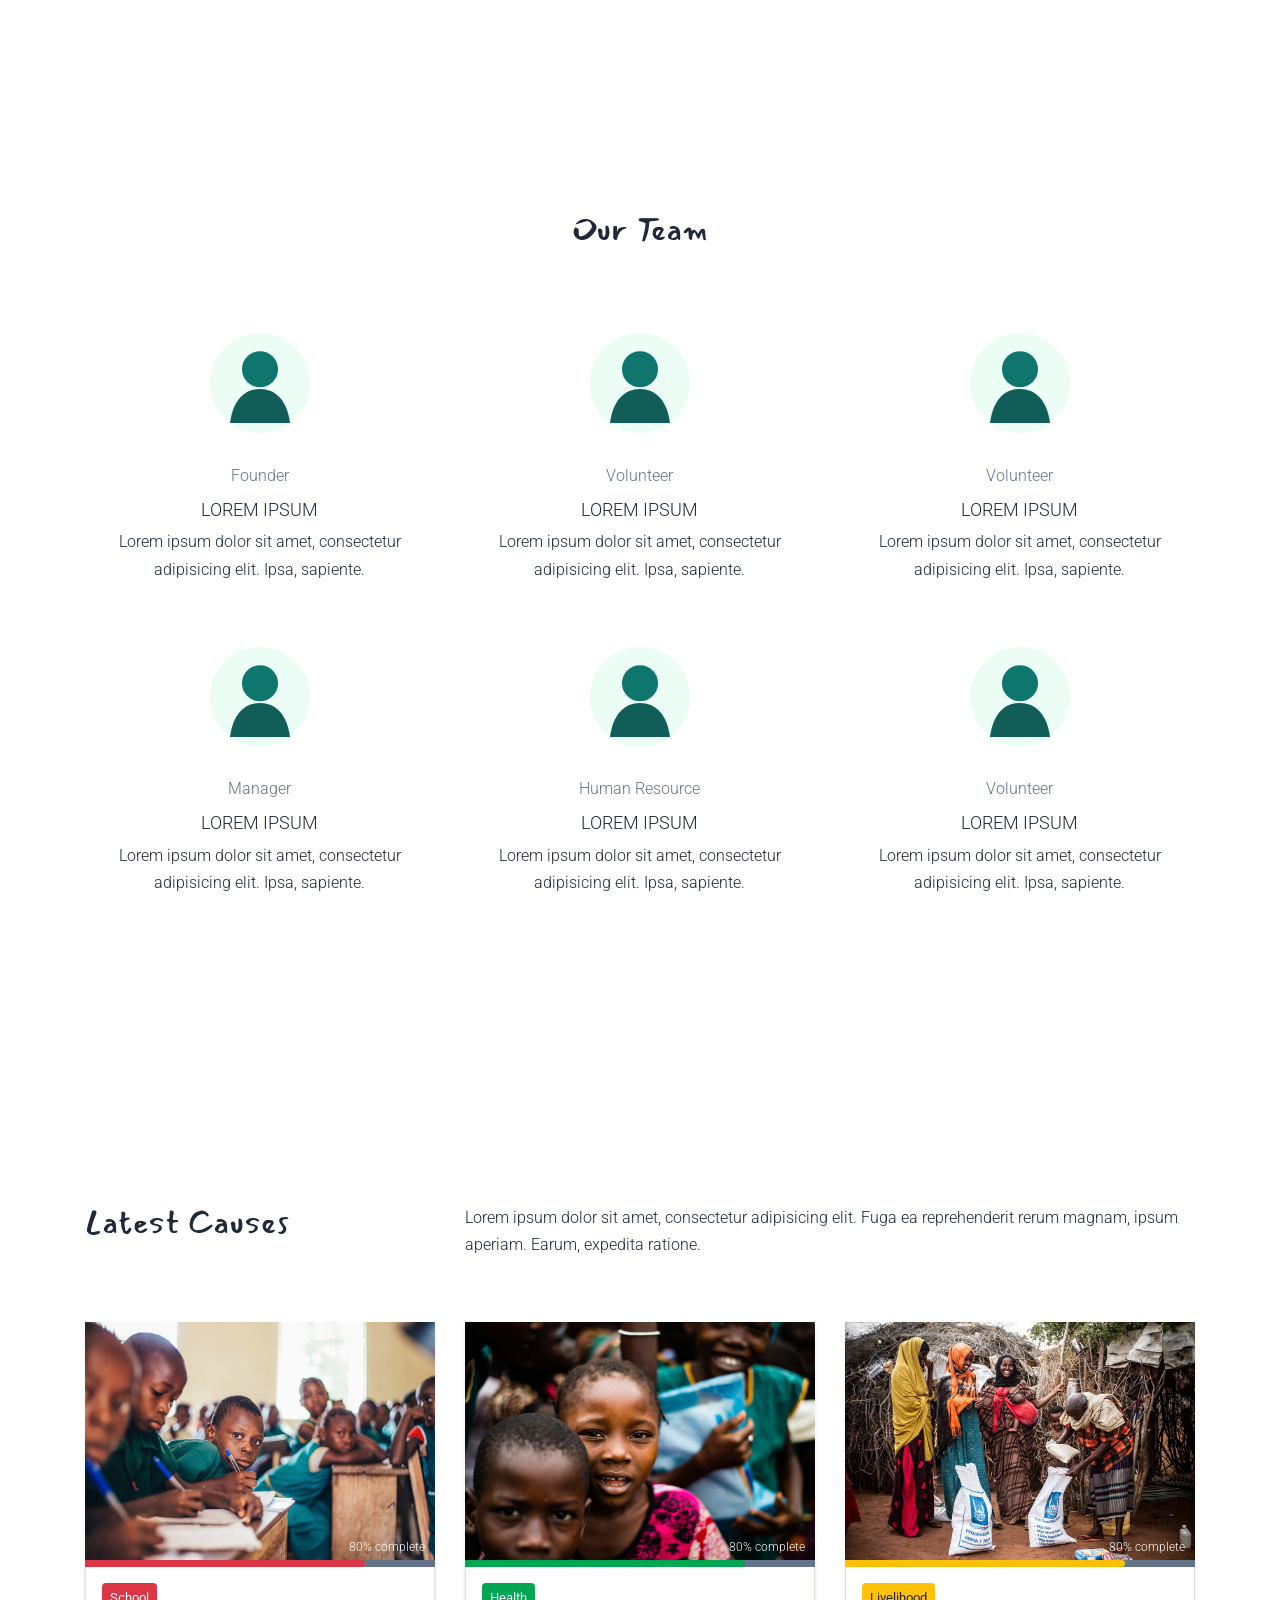
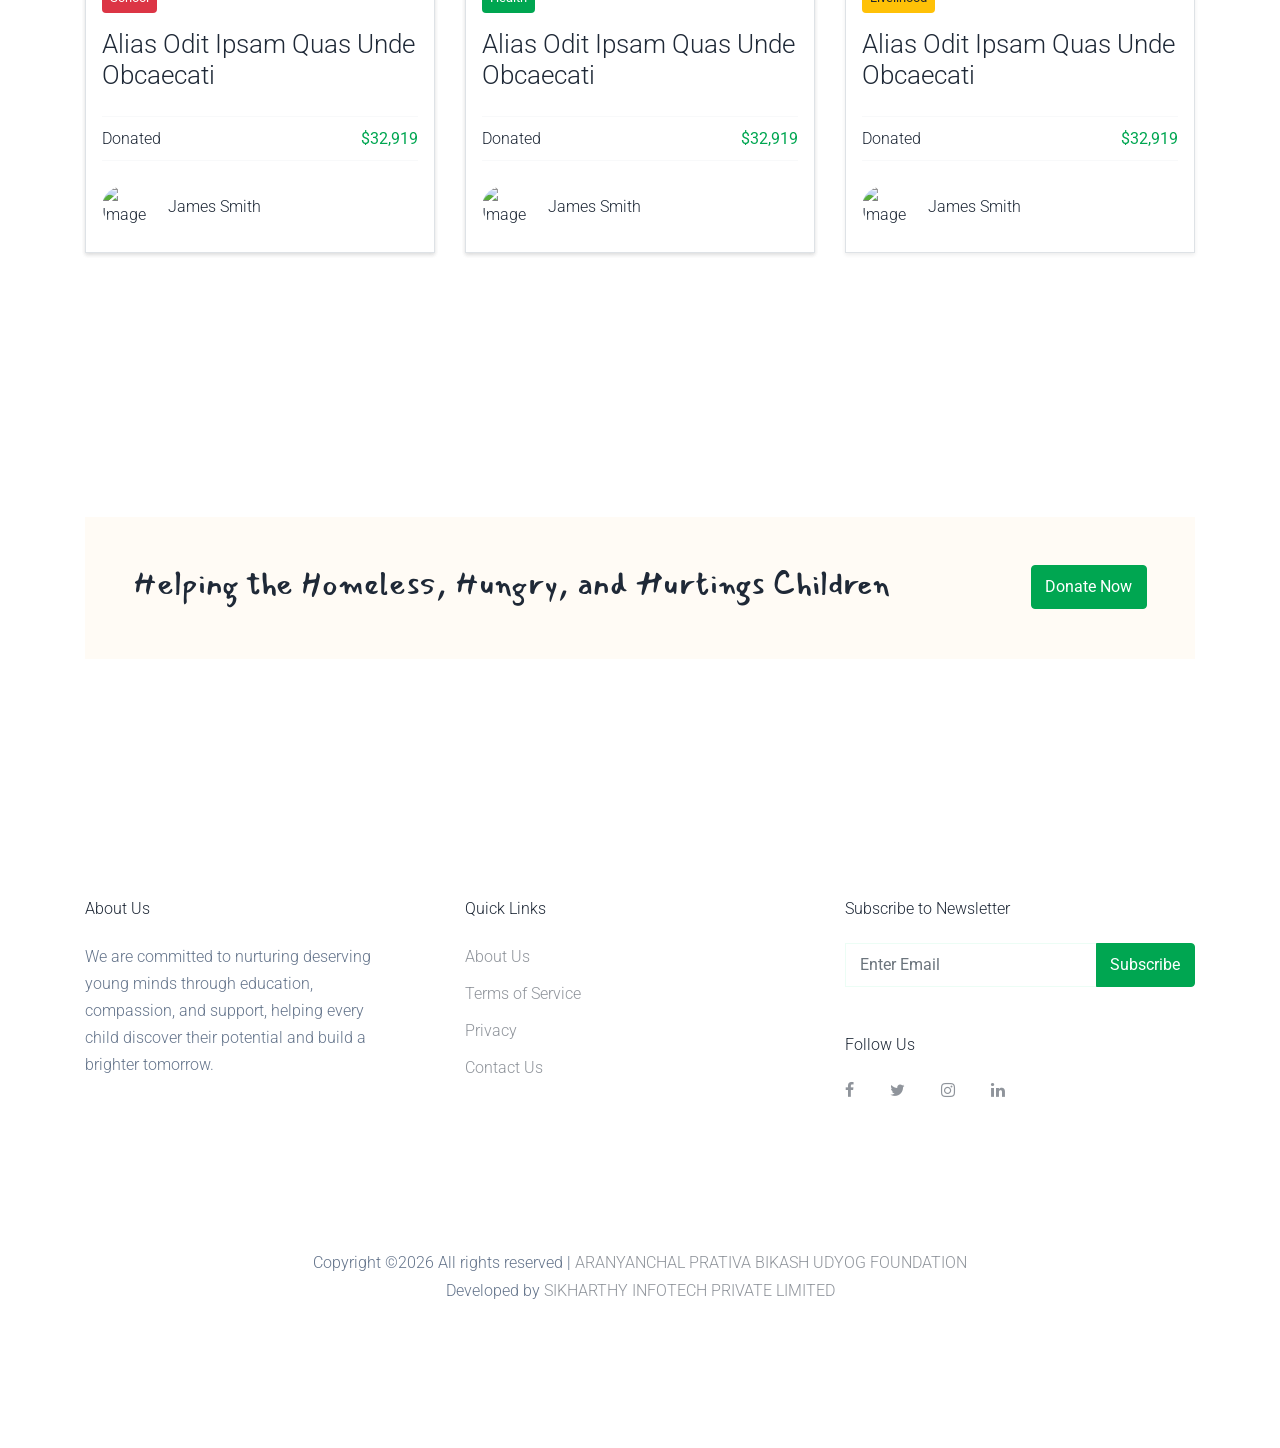
==== commit e24b5bf1: "15th Sept 2026" ====
--- a/about.html
+++ b/about.html
@@ -21,10 +21,20 @@
 
     <!-- MAIN CSS -->
     <link rel="stylesheet" href="css/style.css">
+    <link rel="icon" type="image/jpeg" href="images/Whatsapp_Images/logo.jpeg">
 
   </head>
 
   <body data-spy="scroll" data-target=".site-navbar-target" data-offset="300">
+
+    <!--
+    <div class="page-loader" id="page-loader" role="status" aria-label="Loading APBU Foundation">
+      <div class="page-loader__content">
+        <span class="page-loader__ring"></span>
+        <img src="images/Whatsapp_Images/logo.jpeg" alt="" width="300" height="300">
+      </div>
+    </div>
+    -->
 
     
     <div class="site-wrap" id="home-section">
@@ -49,7 +59,10 @@
             
 
             <div class="site-logo">
-              <a href="index.html" class="text-white">ARANYANCHAL PRATIVA BIKASH UDYOG FOUNDATION</a>
+              <a href="index.html" class="site-brand text-white">
+                <img src="images/Whatsapp_Images/logo.jpeg" alt="APBU Foundation logo">
+                <span>ARANYANCHAL PRATIVA BIKASH UDYOG FOUNDATION</span>
+              </a>
             </div>
 
 
@@ -82,7 +95,7 @@
 
       <div class="box-92819">
         <h1 class="text-white mb-3">About Us</h1>
-        <p class="lead text-white">Lorem ipsum dolor sit amet, consectetur adipisicing elit. Nesciunt ab doloremque a quia laboriosam suscipit, iure illum perspiciatis!</p>
+        <p class="lead text-white">We believe every child deserves the chance to learn, dream, and build a better future. Through education, support, and compassion, we stand beside underprivileged students, helping their dreams find the courage to take flight.</p>
       </div>
 
       
@@ -99,10 +112,10 @@
           </div>
           <div class="col-md-5 ml-auto">
             <h3 class="text-cursive mb-4">Our Mission</h3>
-            <p>Lorem ipsum dolor sit amet, consectetur adipisicing elit. Quo molestias sunt eius autem dolor provident nihil hic odio.</p>
-            <p>Aliquid optio, sunt asperiores velit odio suscipit autem itaque! Aspernatur fugiat, sapiente deleniti quod aut ab quidem ducimus.</p>
-            <p>A minima eos optio cum, veniam repellat autem, aperiam rem dolor asperiores. Debitis dolores eligendi in adipisci suscipit!</p>
-            <p><a href="#" class="btn btn-primary rounded-0 px-4">Contact Us</a></p>
+            <p>Our mission is to bring hope through education and opportunity, supporting underprivileged students with care, guidance, and financial assistance so that no deserving child is forced to abandon their dreams.</p>
+            <p>We strive to empower young minds with confidence, knowledge, and the courage to overcome poverty and challenges, creating pathways toward a brighter and more dignified future.</p>
+            <p>Through compassion, unity, and collective effort, we work to nurture talent, uplift communities, and turn the dreams of deserving students into meaningful realities.</p>
+            <p><a href="contact.html" class="btn btn-primary rounded-0 px-4">Contact Us</a></p>
           </div>
         </div>
       </div>
@@ -341,17 +354,16 @@
             <div class="row">
               <div class="col-md-7">
                 <h2 class="footer-heading mb-4">About Us</h2>
-                <p>Lorem ipsum dolor sit amet, consectetur adipisicing elit. Rem modi, quaerat laborum id fugit blanditiis ratione delectus assumenda.</p>
+                <p>We are committed to nurturing deserving young minds through education, compassion, and support, helping every child discover their potential and build a brighter tomorrow.</p>
 
               </div>
               <div class="col-md-4 ml-auto">
-                <h2 class="footer-heading mb-4">Features</h2>
+                <h2 class="footer-heading mb-4">Quick Links</h2>
                 <ul class="list-unstyled">
-                  <li><a href="#">About Us</a></li>
-                  <li><a href="#">Testimonials</a></li>
-                  <li><a href="#">Terms of Service</a></li>
-                  <li><a href="#">Privacy</a></li>
-                  <li><a href="#">Contact Us</a></li>
+                  <li><a href="about.html">About Us</a></li>
+                  <li><a href="#terms-of-service" class="terms-of-service-link">Terms of Service</a></li>
+                  <li><a href="#privacy-policy" class="privacy-policy-link">Privacy</a></li>
+                  <li><a href="contact.html">Contact Us</a></li>
                 </ul>
               </div>
 
--- a/css/style.css
+++ b/css/style.css
@@ -210,6 +210,66 @@
   font-weight: 300;
   font-size: 1rem;
   background-color: #FFFFFF; }
+  .page-loader {
+    position: fixed;
+    inset: 0;
+    z-index: 3000;
+    display: grid;
+    place-items: center;
+    background: radial-gradient(circle at center, #FFFFFF 0%, #F0FDFA 55%, #CCFBF1 100%);
+    opacity: 1;
+    visibility: visible;
+    transition: opacity .7s ease, visibility .7s ease; }
+    .page-loader.is-loaded {
+      opacity: 0;
+      visibility: hidden;
+      pointer-events: none; }
+  .page-loader__content {
+    position: relative;
+    width: 300px;
+    height: 300px;
+    display: grid;
+    place-items: center;
+    perspective: 900px;
+    animation: loader-breathe 2.2s ease-in-out infinite; }
+    .page-loader__content img {
+      position: relative;
+      z-index: 1;
+      display: block;
+      width: 300px;
+      height: 300px;
+      object-fit: cover;
+      border: 8px solid #FFFFFF;
+      border-radius: 50%;
+      box-shadow: 0 18px 45px rgba(15, 118, 110, 0.24);
+      backface-visibility: visible;
+      animation: loader-rotate 2.8s cubic-bezier(.45, .05, .55, .95) infinite; }
+  .page-loader__ring {
+    position: absolute;
+    inset: -18px;
+    border: 2px solid rgba(15, 118, 110, 0.22);
+    border-top-color: #0F766E;
+    border-radius: 50%;
+    animation: loader-ring 1.8s linear infinite; }
+
+  @keyframes loader-rotate {
+    0% { transform: rotateY(0deg); }
+    45% { transform: rotateY(180deg); }
+    100% { transform: rotateY(360deg); }
+  }
+  @keyframes loader-ring {
+    to { transform: rotate(360deg); }
+  }
+  @keyframes loader-breathe {
+    0%, 100% { transform: scale(.96); }
+    50% { transform: scale(1); }
+  }
+  @media (prefers-reduced-motion: reduce) {
+    .page-loader__content,
+    .page-loader__content img,
+    .page-loader__ring {
+      animation: none; }
+  }
   body:before {
     position: absolute;
     content: "";
@@ -483,18 +543,57 @@
     padding: 0;
     font-size: clamp(0.8rem, 1.35vw, 1.25rem);
     line-height: 1.2;
-    max-width: 390px; }
+    max-width: 430px; }
     .site-navbar .site-logo a {
       color: #0F766E;
       display: block;
       white-space: nowrap; }
+    .site-navbar .site-logo .site-brand {
+      display: flex;
+      align-items: center;
+      gap: 12px; }
+    .site-navbar .site-logo .site-brand img {
+      width: 78px;
+      height: 78px;
+      flex: 0 0 78px;
+      object-fit: cover;
+      border: 3px solid #FFFFFF;
+      border-radius: 50%;
+      background: #FFFFFF;
+      position: relative;
+      z-index: 2;
+      transform: translateY(12px); }
+    .site-navbar .site-logo .site-brand span {
+      display: block; }
     @media (max-width: 991.98px) {
       .site-navbar .site-logo {
         float: left;
         position: relative;
         max-width: calc(100% - 55px); }
       .site-navbar .site-logo a {
-        white-space: normal; } }
+        white-space: normal; }
+      .site-navbar .site-logo .site-brand {
+        gap: 10px; }
+      .site-navbar .site-logo .site-brand img {
+        width: 64px;
+        height: 64px;
+        flex-basis: 64px;
+        transform: translateY(10px); }
+      .site-navbar .site-logo .site-brand span {
+        font-size: 0.95rem; }
+    }
+    @media (max-width: 575.98px) {
+      .site-navbar .site-logo .site-brand {
+        gap: 8px; }
+      .site-navbar .site-logo .site-brand img {
+        width: 56px;
+        height: 56px;
+        flex-basis: 56px;
+        transform: translateY(8px); }
+      .site-navbar .site-logo .site-brand span {
+        font-size: 0.78rem;
+        line-height: 1.15; }
+    }
   .site-navbar .site-navigation.border-bottom {
     border-bottom: 1px solid white !important; }
   .site-navbar .site-navigation .site-menu {
@@ -1830,8 +1929,99 @@
   -ms-flex: 0 0 100px;
   flex: 0 0 100px; }
 
+.event-card {
+  max-width: none;
+  padding: 0 15px; }
+
+.event-banner {
+  display: block;
+  width: 100%;
+  aspect-ratio: 16 / 7;
+  object-fit: cover; }
+
+@media (max-width: 767.98px) {
+  .event-card {
+    padding: 0 30px; }
+}
+
 .event-29191 h3 {
   font-size: 20px;
   line-height: 1.5; }
   .event-29191 h3 a {
     color: #1F2937; }
+
+.privacy-modal {
+  position: fixed;
+  inset: 0;
+  z-index: 3001;
+  display: flex;
+  align-items: center;
+  justify-content: center;
+  padding: 24px;
+  background: rgba(15, 23, 42, 0.72);
+  opacity: 0;
+  visibility: hidden;
+  transition: opacity .25s ease, visibility .25s ease; }
+  .privacy-modal.is-open {
+    opacity: 1;
+    visibility: visible; }
+  .privacy-modal__dialog {
+    position: relative;
+    width: min(920px, 100%);
+    max-height: min(88vh, 860px);
+    overflow: hidden;
+    background: #FFFFFF;
+    border-top: 5px solid #0F766E;
+    box-shadow: 0 24px 70px rgba(15, 23, 42, 0.3); }
+  .privacy-modal__header {
+    display: flex;
+    align-items: center;
+    justify-content: space-between;
+    gap: 20px;
+    padding: 20px 28px;
+    color: #FFFFFF;
+    background: #115E59; }
+  .privacy-modal__header h2 {
+    margin: 0;
+    color: #FFFFFF;
+    font-size: clamp(1.25rem, 2.5vw, 1.8rem); }
+  .privacy-modal__close {
+    width: 40px;
+    height: 40px;
+    flex: 0 0 40px;
+    border: 1px solid rgba(255, 255, 255, 0.55);
+    border-radius: 50%;
+    color: #FFFFFF;
+    background: transparent;
+    font-size: 1.6rem;
+    line-height: 1;
+    cursor: pointer; }
+  .privacy-modal__close:hover,
+  .privacy-modal__close:focus {
+    background: rgba(255, 255, 255, 0.16); }
+  .privacy-modal__body {
+    max-height: calc(min(88vh, 860px) - 85px);
+    overflow-y: auto;
+    padding: 28px 32px;
+    color: #334155; }
+  .privacy-modal__body h3 {
+    margin-top: 28px;
+    color: #115E59;
+    font-size: 1.15rem; }
+  .privacy-modal__body h3:first-child {
+    margin-top: 0; }
+  .privacy-modal__body p,
+  .privacy-modal__body li {
+    font-size: .95rem;
+    line-height: 1.7; }
+  .privacy-modal__body ul {
+    padding-left: 22px; }
+  .privacy-modal__body strong {
+    color: #0F766E; }
+  @media (max-width: 575.98px) {
+    .privacy-modal {
+      padding: 10px; }
+    .privacy-modal__header {
+      padding: 16px 18px; }
+    .privacy-modal__body {
+      padding: 22px 18px; } }
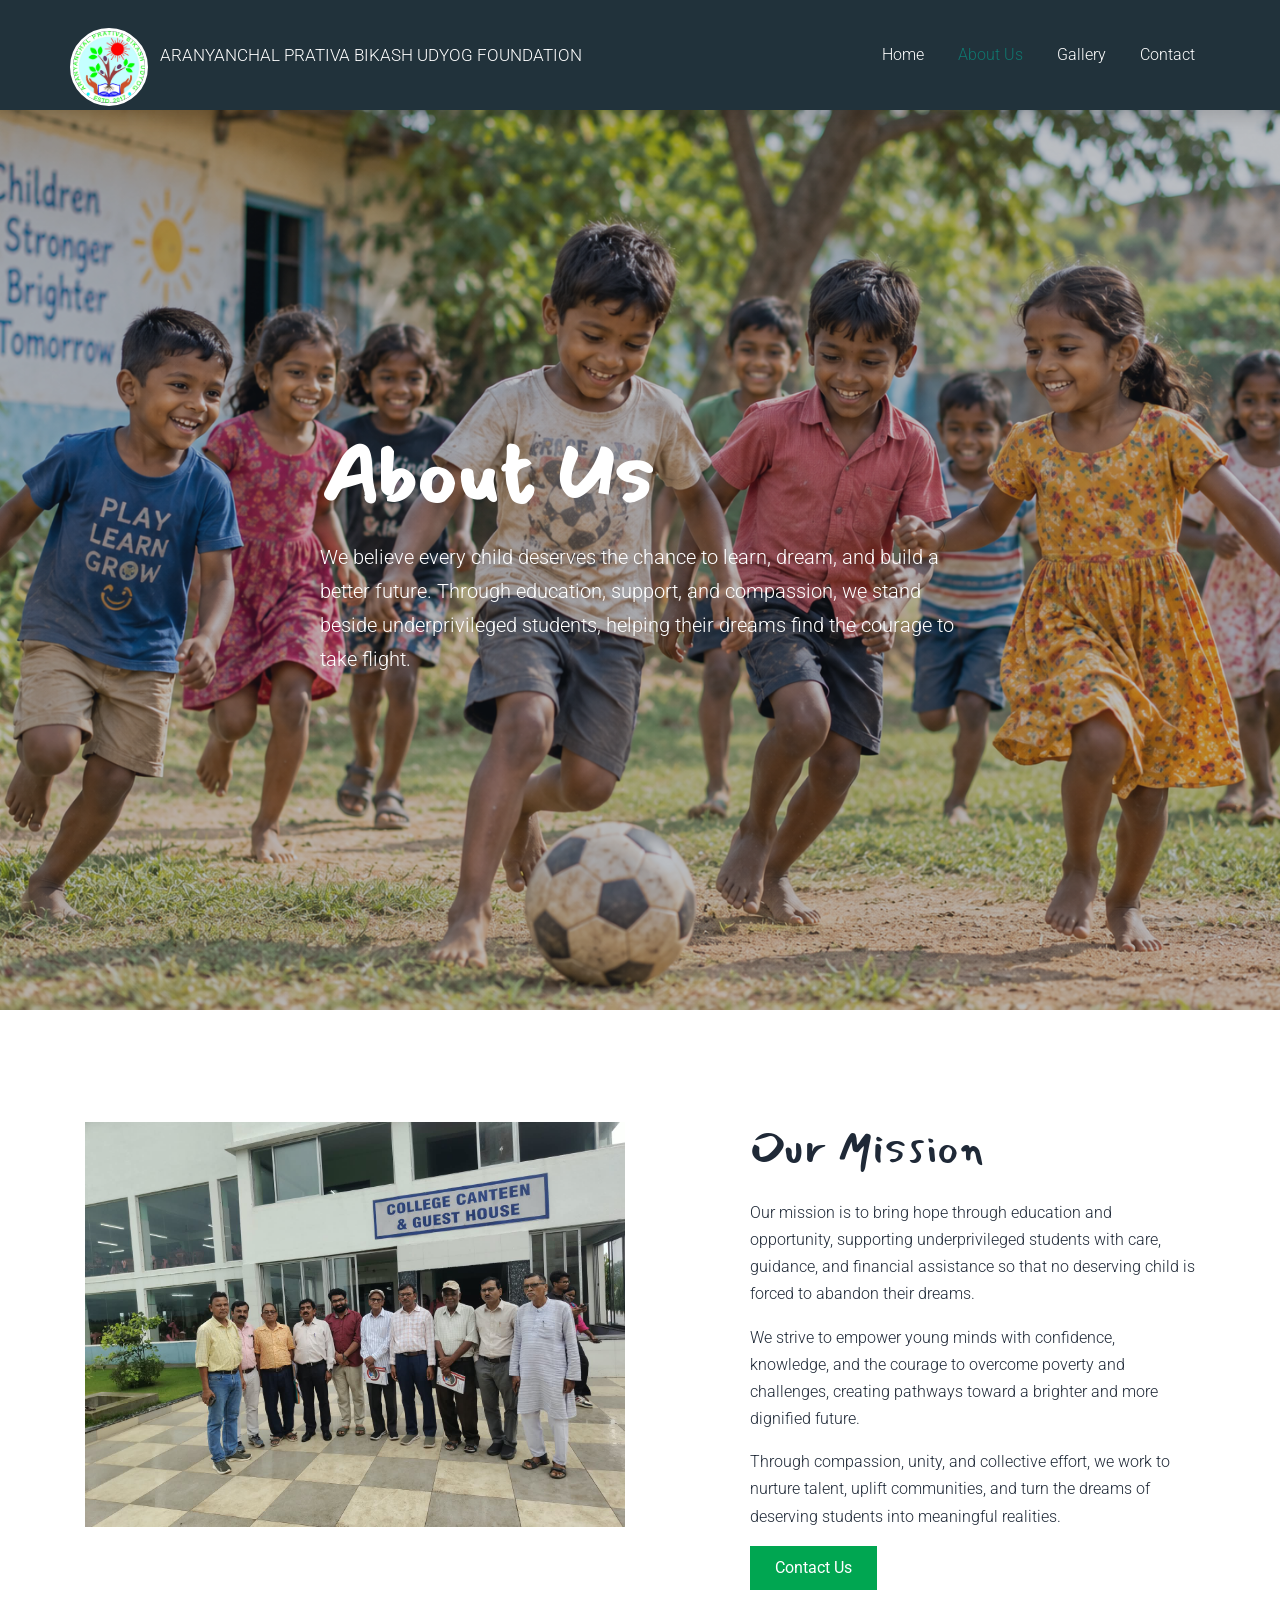
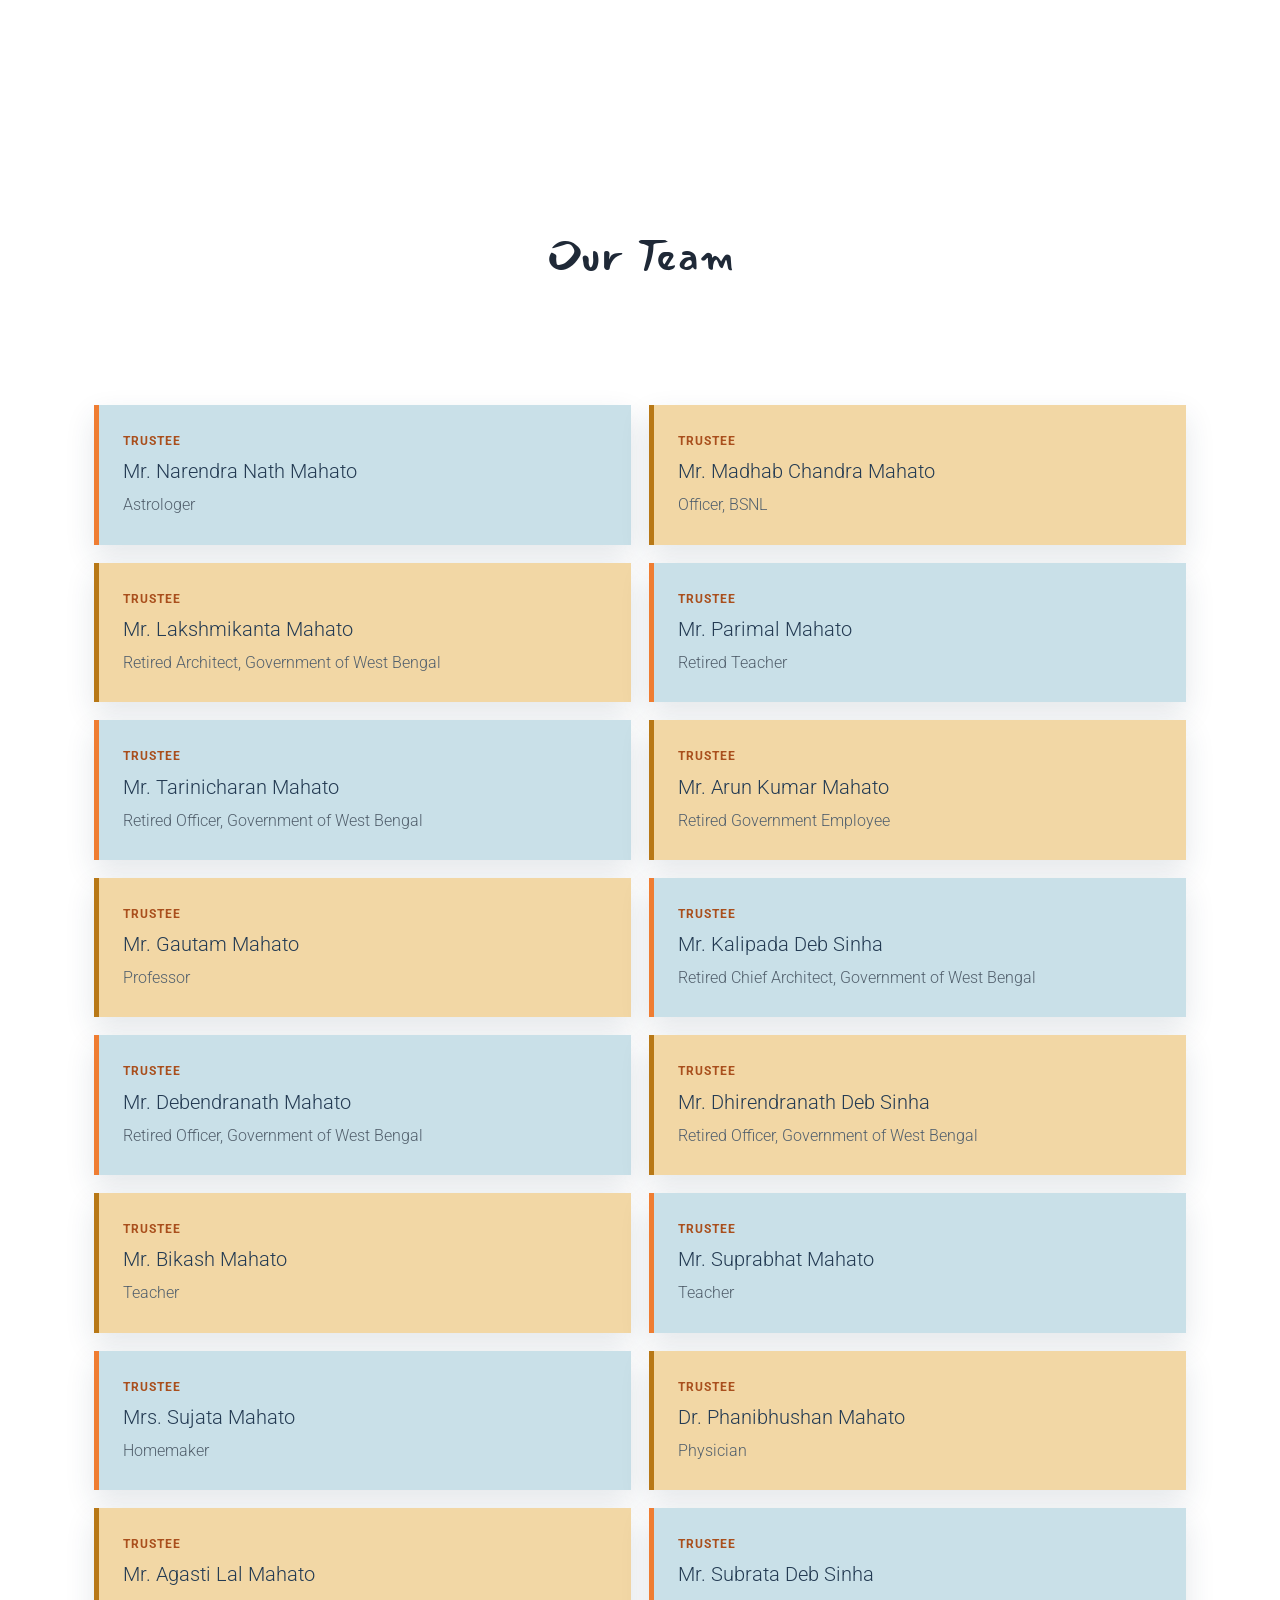
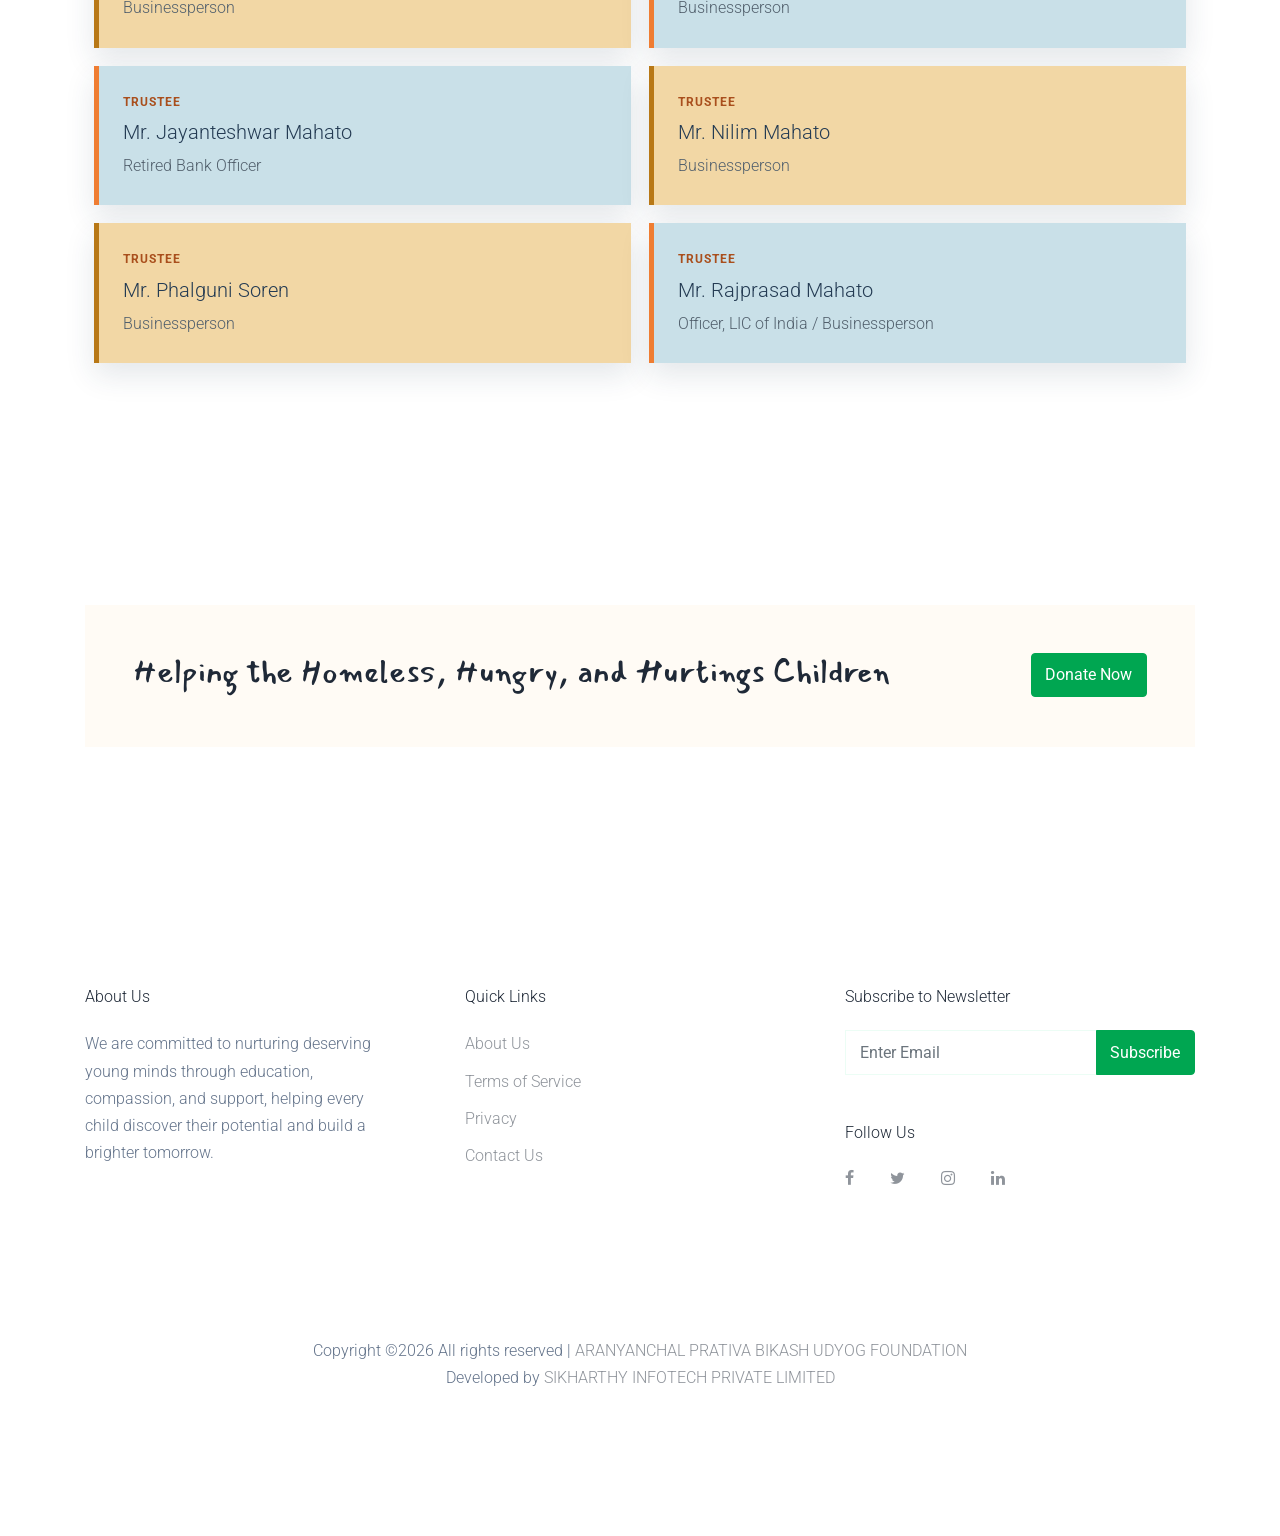
==== commit 13860e13: "15th Sept 2026 v2" ====
--- a/about.html
+++ b/about.html
@@ -2,15 +2,41 @@
 <html lang="en">
 
 <head>
-  <title>APBU Foundation</title>
+  <title>About APBU Foundation | NGO in West Bengal, India</title>
   <meta charset="utf-8">
   <meta name="viewport" content="width=device-width, initial-scale=1, shrink-to-fit=no">
-
+  <meta name="description" content="Learn about APBU Foundation's mission to support underprivileged students through education, care, guidance, and opportunity in West Bengal, India.">
+  <meta name="author" content="Aranyanchal Prativa Bikash Udyog Foundation">
+  <meta name="robots" content="index, follow, max-image-preview:large, max-snippet:-1, max-video-preview:-1">
+  <meta name="googlebot" content="index, follow, max-image-preview:large, max-snippet:-1, max-video-preview:-1">
+  <meta name="content-language" content="en-IN">
+  <meta name="geo.region" content="IN-WB">
+  <meta name="geo.placename" content="West Bengal, India">
+  <link rel="canonical" href="https://www.apbufoundation.org/about.html">
+  <meta property="og:type" content="website">
+  <meta property="og:site_name" content="APBU Foundation">
+  <meta property="og:title" content="About APBU Foundation | NGO in West Bengal, India">
+  <meta property="og:description" content="Learn about APBU Foundation's mission to support underprivileged students through education and opportunity in West Bengal, India.">
+  <meta property="og:url" content="https://www.apbufoundation.org/about.html">
+  <meta property="og:locale" content="en_IN">
+  <meta property="og:image" content="https://www.apbufoundation.org/images/Whatsapp_Images/logo.jpeg">
+  <meta name="twitter:card" content="summary_large_image">
+  <meta name="twitter:title" content="About APBU Foundation | NGO in West Bengal, India">
+  <meta name="twitter:description" content="Learn about APBU Foundation's mission to support underprivileged students through education and opportunity in West Bengal, India.">
+  <meta name="twitter:image" content="https://www.apbufoundation.org/images/Whatsapp_Images/logo.jpeg">
+  <script type="application/ld+json">
+  {
+    "@context": "https://schema.org",
+    "@type": "AboutPage",
+    "name": "About APBU Foundation",
+    "url": "https://www.apbufoundation.org/about.html",
+    "isPartOf": { "@type": "WebSite", "name": "APBU Foundation", "url": "https://www.apbufoundation.org/" },
+    "about": { "@type": "Organization", "name": "Aranyanchal Prativa Bikash Udyog Foundation", "alternateName": "APBU Foundation", "areaServed": "West Bengal, India" }
+  }
+  </script>
 
     <link href="https://fonts.googleapis.com/css?family=Mansalva|Roboto&display=swap" rel="stylesheet">
-
     <link rel="stylesheet" href="fonts/icomoon/style.css">
-
     <link rel="stylesheet" href="css/bootstrap.min.css">
     <link rel="stylesheet" href="css/animate.min.css">
     <link rel="stylesheet" href="css/jquery.fancybox.min.css">
@@ -18,10 +44,56 @@
     <link rel="stylesheet" href="css/owl.theme.default.min.css">
     <link rel="stylesheet" href="fonts/flaticon/font/flaticon.css">
     <link rel="stylesheet" href="css/aos.css">
-
-    <!-- MAIN CSS -->
     <link rel="stylesheet" href="css/style.css">
     <link rel="icon" type="image/jpeg" href="images/Whatsapp_Images/logo.jpeg">
+    <style>
+      .trustee-table {
+        border-collapse: separate;
+        border-spacing: 0 18px;
+        table-layout: fixed;
+        width: 100%;
+      }
+
+      .trustee-table td {
+        border: 0;
+        padding: 0 9px;
+        width: 50%;
+      }
+
+      .trustee-card {
+        border-left: 5px solid #ef7d32;
+        box-shadow: 0 12px 28px rgba(36, 59, 83, 0.12);
+        min-height: 132px;
+        padding: 26px 24px;
+        transition: transform 0.3s ease, box-shadow 0.3s ease;
+      }
+
+      .trustee-card--blue { background: #c9e0e8; }
+      .trustee-card--gold { background: #f2d7a5; border-left-color: #b87816; }
+      .trustee-card:hover { box-shadow: 0 16px 32px rgba(36, 59, 83, 0.2); transform: translateY(-4px); }
+      .trustee-card .meta { color: #a94f1d; display: block; font-size: 12px; font-weight: 700; letter-spacing: 0.08em; margin-bottom: 8px; text-transform: uppercase; }
+      .trustee-card h3 { color: #243b53; font-size: 20px; margin-bottom: 8px; }
+      .trustee-card p { color: #52606d; margin-bottom: 0; }
+
+      .mission-heading,
+      .team-heading {
+        font-size: 44px;
+      }
+
+      @media (max-width: 767px) {
+        .trustee-table,
+        .trustee-table tbody,
+        .trustee-table tr,
+        .trustee-table td { display: block; width: 100%; }
+        .trustee-table { border-spacing: 0; }
+        .trustee-table td { padding: 0 0 16px; }
+
+        .mission-heading,
+        .team-heading {
+          font-size: 36px;
+        }
+      }
+    </style>
 
   </head>
 
@@ -70,7 +142,7 @@
               <ul class="site-menu main-menu js-clone-nav ml-auto d-none d-lg-block">
                 <li><a href="index.html" class="nav-link">Home</a></li>
                 <li class="active"><a href="about.html" class="nav-link">About Us</a></li>
-                <li><a href="causes.html" class="nav-link">Our Causes</a></li>
+                <!-- <li><a href="causes.html" class="nav-link">Our Causes</a></li> -->
                 <li><a href="gallery.html" class="nav-link">Gallery</a></li>
                 <li><a href="contact.html" class="nav-link">Contact</a></li>
               </ul>
@@ -108,10 +180,10 @@
       <div class="container">
         <div class="row">
           <div class="col-md-6">
-            <img src="images/img_2.jpg" alt="Image" class="img-fluid">
+            <img src="images/Whatsapp_Images/img10.jpeg" alt="APBU Foundation trustees and volunteers at a community programme" class="img-fluid">
           </div>
           <div class="col-md-5 ml-auto">
-            <h3 class="text-cursive mb-4">Our Mission</h3>
+            <h3 class="text-cursive mb-4 mission-heading">Our Mission</h3>
             <p>Our mission is to bring hope through education and opportunity, supporting underprivileged students with care, guidance, and financial assistance so that no deserving child is forced to abandon their dreams.</p>
             <p>We strive to empower young minds with confidence, knowledge, and the courage to overcome poverty and challenges, creating pathways toward a brighter and more dignified future.</p>
             <p>Through compassion, unity, and collective effort, we work to nurture talent, uplift communities, and turn the dreams of deserving students into meaningful realities.</p>
@@ -120,103 +192,61 @@
         </div>
       </div>
     </div>
-    
+
     <div class="site-section">
       <div class="container">
         <div class="row mb-5 justify-content-center">
           <div class="col-md-6 text-center mb-5">
-            <h2 class="text-cursive">Our Team</h2>
-          </div>
-        </div>
-        <div class="row align-items-stretch">
-
-          <div class="col-lg-4 col-md-6 mb-5">
-            <div class="post-entry-1 h-100 bg-white text-center">
-              <a href="#" class="d-inline-block">
-                <img src="images/team-placeholder.svg" alt="Team member placeholder"
-                 class="img-fluid">
-              </a>
-              <div class="post-entry-1-contents">
-                <span class="meta">Founder</span>
-                <h2>Lorem Ipsum</h2>
-                <p>Lorem ipsum dolor sit amet, consectetur adipisicing elit. Ipsa, sapiente.</p>
-              </div>
-            </div>
-          </div>
-          <div class="col-lg-4 col-md-6 mb-5">
-            <div class="post-entry-1 h-100 bg-white text-center">
-              <a href="#" class="d-inline-block">
-                <img src="images/team-placeholder.svg" alt="Team member placeholder"
-                 class="img-fluid">
-              </a>
-              <div class="post-entry-1-contents">
-                <span class="meta">Volunteer</span>
-                <h2>Lorem Ipsum</h2>
-                <p>Lorem ipsum dolor sit amet, consectetur adipisicing elit. Ipsa, sapiente.</p>
-              </div>
-            </div>
-          </div>
-
-          <div class="col-lg-4 col-md-6 mb-5">
-            <div class="post-entry-1 h-100 bg-white text-center">
-              <a href="#" class="d-inline-block">
-                <img src="images/team-placeholder.svg" alt="Team member placeholder"
-                 class="img-fluid">
-              </a>
-              <div class="post-entry-1-contents">
-                <span class="meta">Volunteer</span>
-                <h2>Lorem Ipsum</h2>
-                <p>Lorem ipsum dolor sit amet, consectetur adipisicing elit. Ipsa, sapiente.</p>
-              </div>
-            </div>
-          </div>
-
-          <div class="col-lg-4 col-md-6 mb-5">
-            <div class="post-entry-1 h-100 bg-white text-center">
-              <a href="#" class="d-inline-block">
-                <img src="images/team-placeholder.svg" alt="Team member placeholder"
-                 class="img-fluid">
-              </a>
-              <div class="post-entry-1-contents">
-                <span class="meta">Manager</span>
-                <h2>Lorem Ipsum</h2>
-                <p>Lorem ipsum dolor sit amet, consectetur adipisicing elit. Ipsa, sapiente.</p>
-              </div>
-            </div>
-          </div>
-
-          <div class="col-lg-4 col-md-6 mb-5">
-            <div class="post-entry-1 h-100 bg-white text-center">
-              <a href="#" class="d-inline-block">
-                <img src="images/team-placeholder.svg" alt="Team member placeholder"
-                 class="img-fluid">
-              </a>
-              <div class="post-entry-1-contents">
-                <span class="meta">Human Resource</span>
-                <h2>Lorem Ipsum</h2>
-                <p>Lorem ipsum dolor sit amet, consectetur adipisicing elit. Ipsa, sapiente.</p>
-              </div>
-            </div>
-          </div>
-
-          <div class="col-lg-4 col-md-6 mb-5">
-            <div class="post-entry-1 h-100 bg-white text-center">
-              <a href="#" class="d-inline-block">
-                <img src="images/team-placeholder.svg" alt="Team member placeholder"
-                 class="img-fluid">
-              </a>
-              <div class="post-entry-1-contents">
-                <span class="meta">Volunteer</span>
-                <h2>Lorem Ipsum</h2>
-                <p>Lorem ipsum dolor sit amet, consectetur adipisicing elit. Ipsa, sapiente.</p>
-              </div>
-            </div>
-          </div>
-
-
-        </div>
-      </div>
-    </div>
+            <h2 class="text-cursive team-heading">Our Team</h2>
+          </div>
+        </div>
+        <table class="trustee-table" aria-label="APBU Foundation trustees">
+          <tbody>
+            <tr>
+              <td data-aos="fade-right" data-aos-delay="0"><div class="trustee-card trustee-card--blue"><span class="meta">Trustee</span><h3>Mr. Narendra Nath Mahato</h3><p>Astrologer</p></div></td>
+              <td data-aos="fade-left" data-aos-delay="100"><div class="trustee-card trustee-card--gold"><span class="meta">Trustee</span><h3>Mr. Madhab Chandra Mahato</h3><p>Officer, BSNL</p></div></td>
+            </tr>
+            <tr>
+              <td data-aos="fade-right" data-aos-delay="100"><div class="trustee-card trustee-card--gold"><span class="meta">Trustee</span><h3>Mr. Lakshmikanta Mahato</h3><p>Retired Architect, Government of West Bengal</p></div></td>
+              <td data-aos="fade-left" data-aos-delay="200"><div class="trustee-card trustee-card--blue"><span class="meta">Trustee</span><h3>Mr. Parimal Mahato</h3><p>Retired Teacher</p></div></td>
+            </tr>
+            <tr>
+              <td data-aos="fade-right" data-aos-delay="200"><div class="trustee-card trustee-card--blue"><span class="meta">Trustee</span><h3>Mr. Tarinicharan Mahato</h3><p>Retired Officer, Government of West Bengal</p></div></td>
+              <td data-aos="fade-left" data-aos-delay="300"><div class="trustee-card trustee-card--gold"><span class="meta">Trustee</span><h3>Mr. Arun Kumar Mahato</h3><p>Retired Government Employee</p></div></td>
+            </tr>
+            <tr>
+              <td data-aos="fade-right" data-aos-delay="300"><div class="trustee-card trustee-card--gold"><span class="meta">Trustee</span><h3>Mr. Gautam Mahato</h3><p>Professor</p></div></td>
+              <td data-aos="fade-left" data-aos-delay="400"><div class="trustee-card trustee-card--blue"><span class="meta">Trustee</span><h3>Mr. Kalipada Deb Sinha</h3><p>Retired Chief Architect, Government of West Bengal</p></div></td>
+            </tr>
+            <tr>
+              <td data-aos="fade-right" data-aos-delay="400"><div class="trustee-card trustee-card--blue"><span class="meta">Trustee</span><h3>Mr. Debendranath Mahato</h3><p>Retired Officer, Government of West Bengal</p></div></td>
+              <td data-aos="fade-left" data-aos-delay="500"><div class="trustee-card trustee-card--gold"><span class="meta">Trustee</span><h3>Mr. Dhirendranath Deb Sinha</h3><p>Retired Officer, Government of West Bengal</p></div></td>
+            </tr>
+            <tr>
+              <td data-aos="fade-right" data-aos-delay="500"><div class="trustee-card trustee-card--gold"><span class="meta">Trustee</span><h3>Mr. Bikash Mahato</h3><p>Teacher</p></div></td>
+              <td data-aos="fade-left" data-aos-delay="600"><div class="trustee-card trustee-card--blue"><span class="meta">Trustee</span><h3>Mr. Suprabhat Mahato</h3><p>Teacher</p></div></td>
+            </tr>
+            <tr>
+              <td data-aos="fade-right" data-aos-delay="600"><div class="trustee-card trustee-card--blue"><span class="meta">Trustee</span><h3>Mrs. Sujata Mahato</h3><p>Homemaker</p></div></td>
+              <td data-aos="fade-left" data-aos-delay="700"><div class="trustee-card trustee-card--gold"><span class="meta">Trustee</span><h3>Dr. Phanibhushan Mahato</h3><p>Physician</p></div></td>
+            </tr>
+            <tr>
+              <td data-aos="fade-right" data-aos-delay="700"><div class="trustee-card trustee-card--gold"><span class="meta">Trustee</span><h3>Mr. Agasti Lal Mahato</h3><p>Businessperson</p></div></td>
+              <td data-aos="fade-left" data-aos-delay="800"><div class="trustee-card trustee-card--blue"><span class="meta">Trustee</span><h3>Mr. Subrata Deb Sinha</h3><p>Businessperson</p></div></td>
+            </tr>
+            <tr>
+              <td data-aos="fade-right" data-aos-delay="800"><div class="trustee-card trustee-card--blue"><span class="meta">Trustee</span><h3>Mr. Jayanteshwar Mahato</h3><p>Retired Bank Officer</p></div></td>
+              <td data-aos="fade-left" data-aos-delay="900"><div class="trustee-card trustee-card--gold"><span class="meta">Trustee</span><h3>Mr. Nilim Mahato</h3><p>Businessperson</p></div></td>
+            </tr>
+            <tr>
+              <td data-aos="fade-right" data-aos-delay="900"><div class="trustee-card trustee-card--gold"><span class="meta">Trustee</span><h3>Mr. Phalguni Soren</h3><p>Businessperson</p></div></td>
+              <td data-aos="fade-left" data-aos-delay="1000"><div class="trustee-card trustee-card--blue"><span class="meta">Trustee</span><h3>Mr. Rajprasad Mahato</h3><p>Officer, LIC of India / Businessperson</p></div></td>
+            </tr>
+          </tbody>
+        </table>
+      </div>
+    </div>
+    <!-- Latest Causes section temporarily hidden.
     <div class="site-section">
       <div class="container">
         
@@ -332,10 +362,11 @@
         </div>
       </div>
     </div>
-
-    
-
-
+    -->
+
+    
+
+    
     <div class="site-section">
       <div class="container">
         
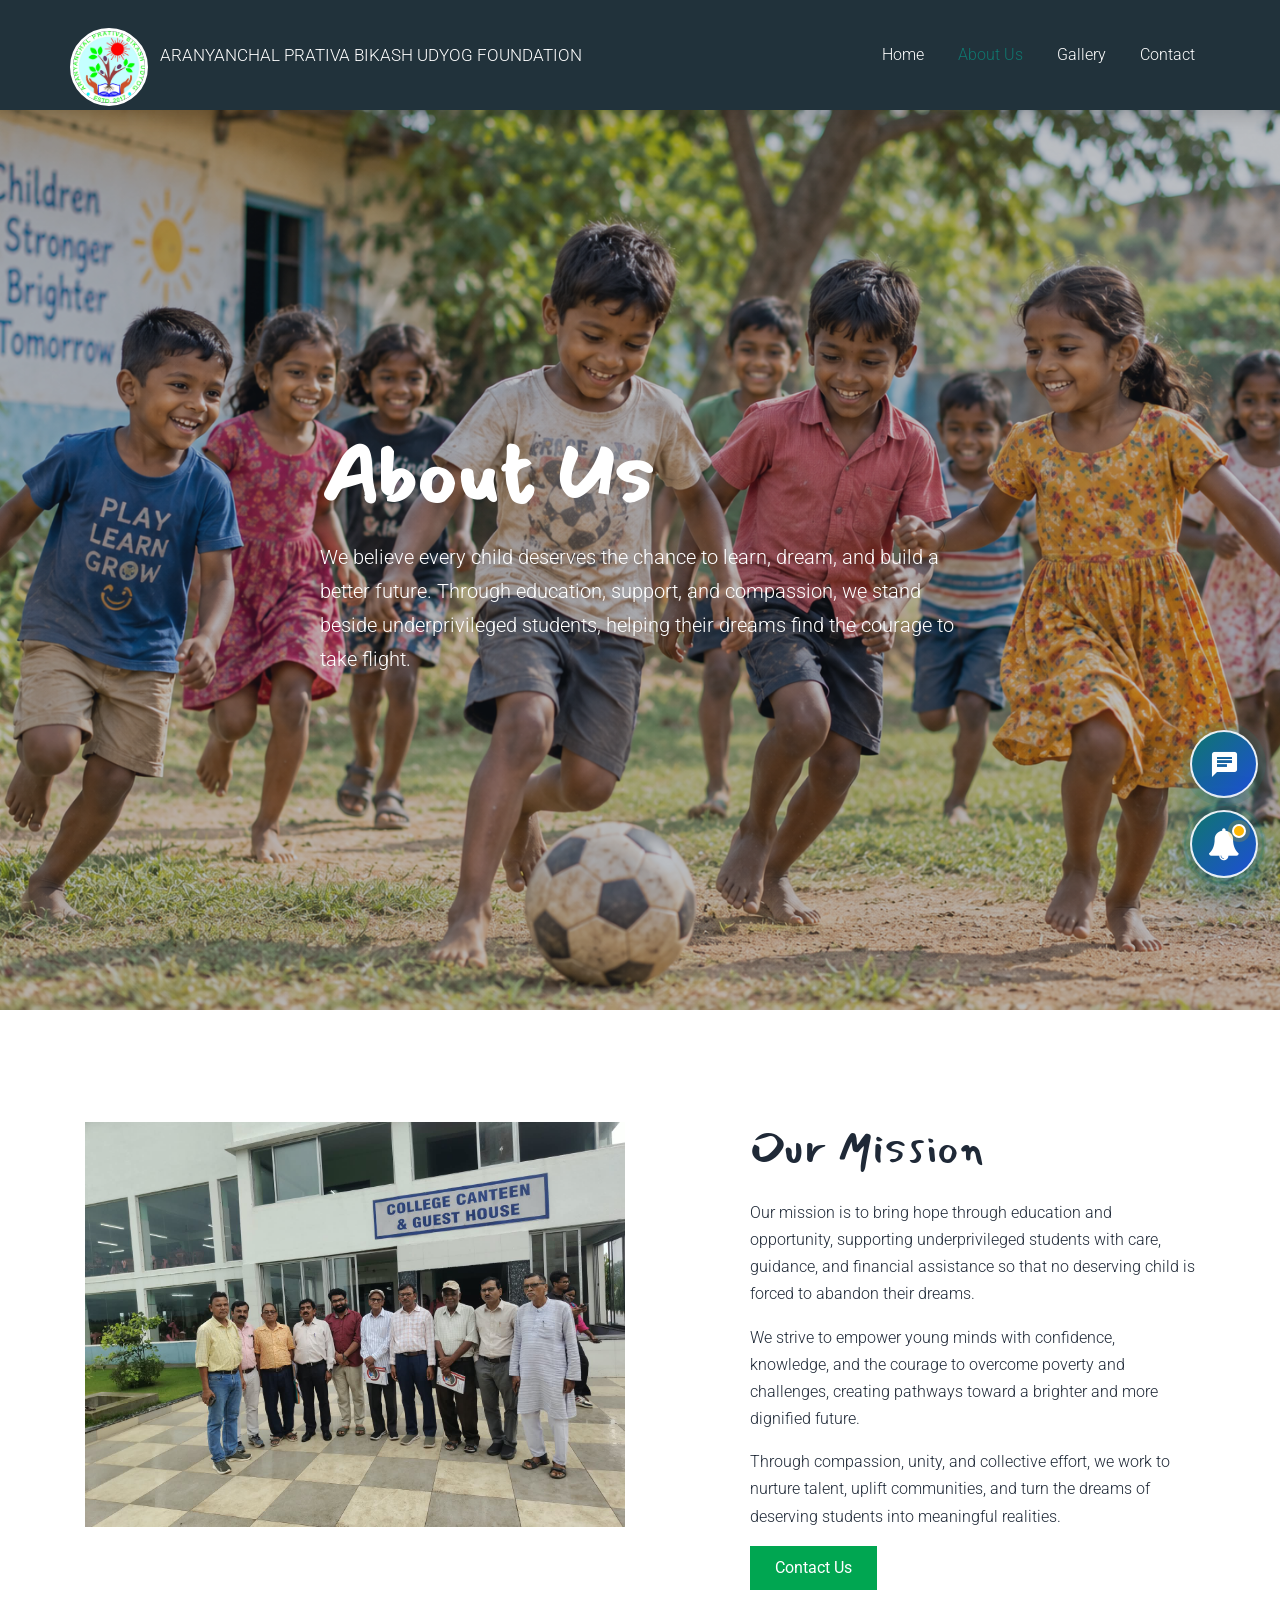
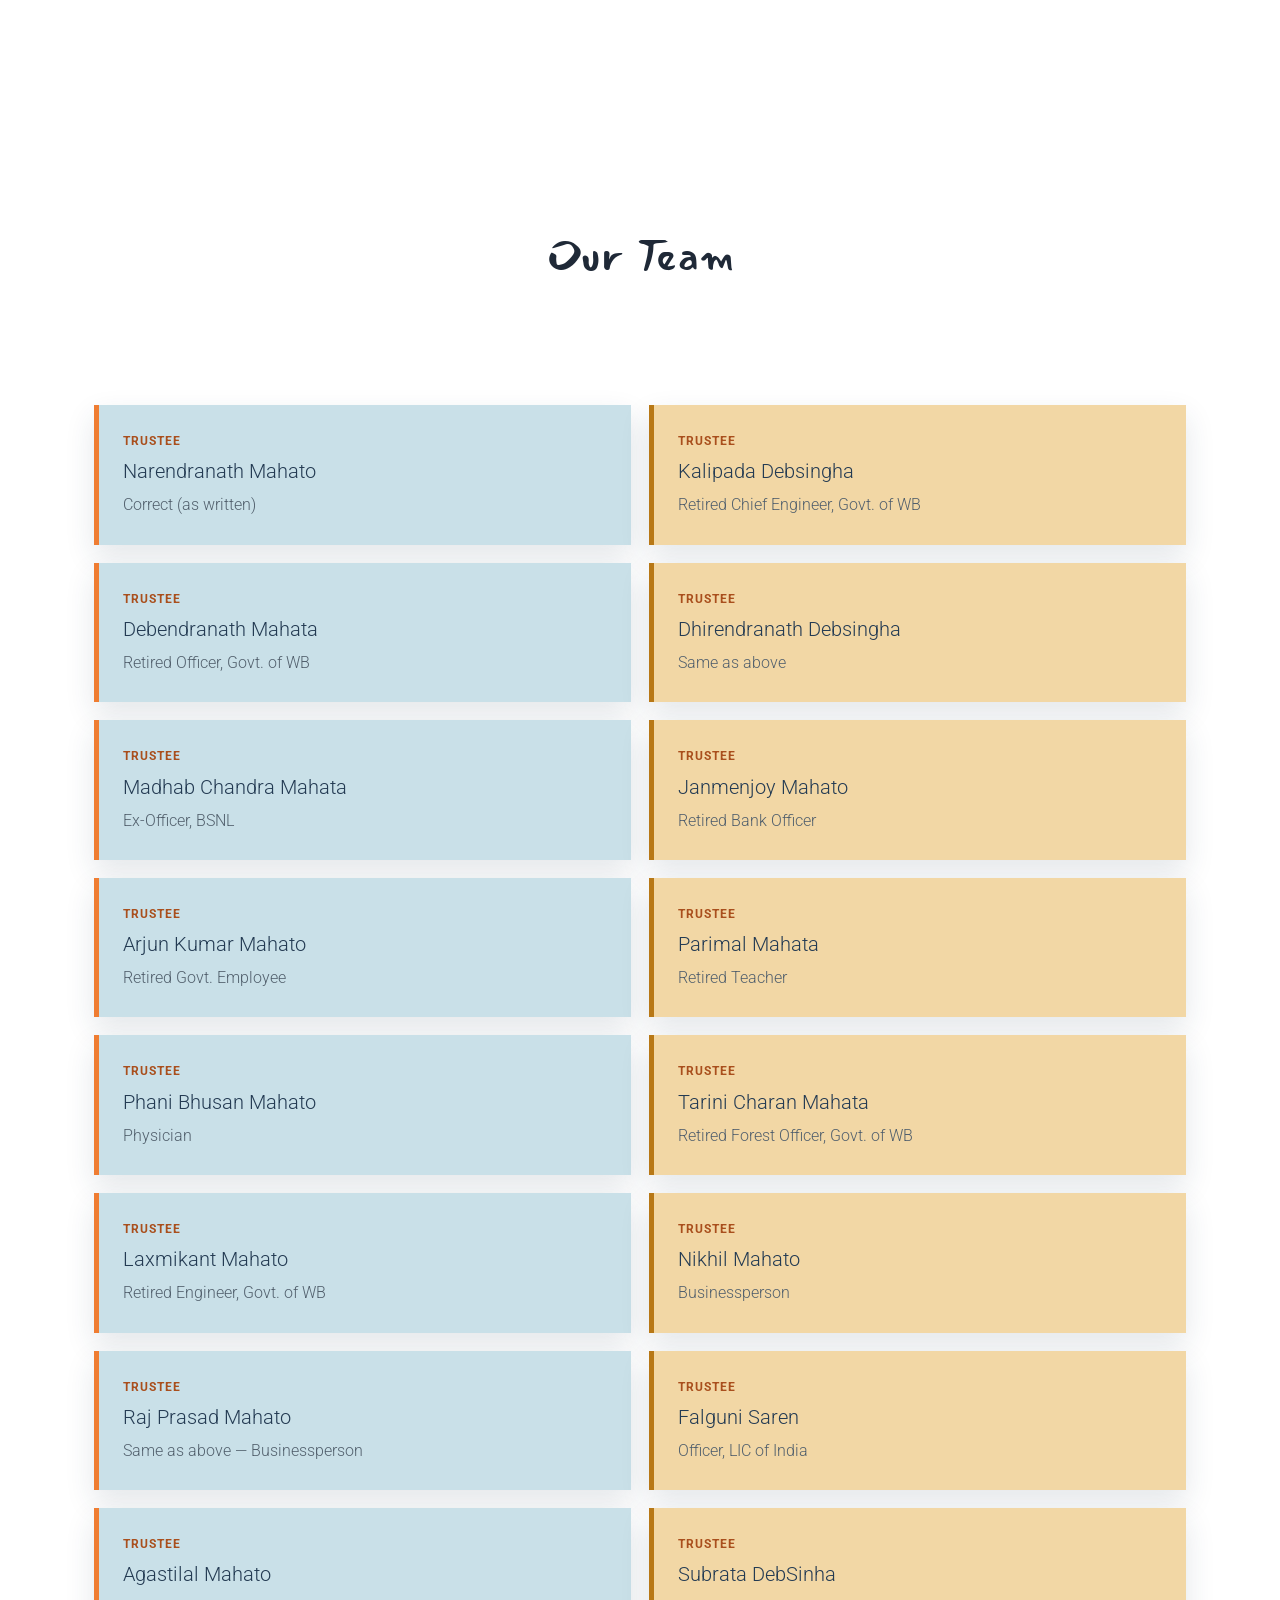
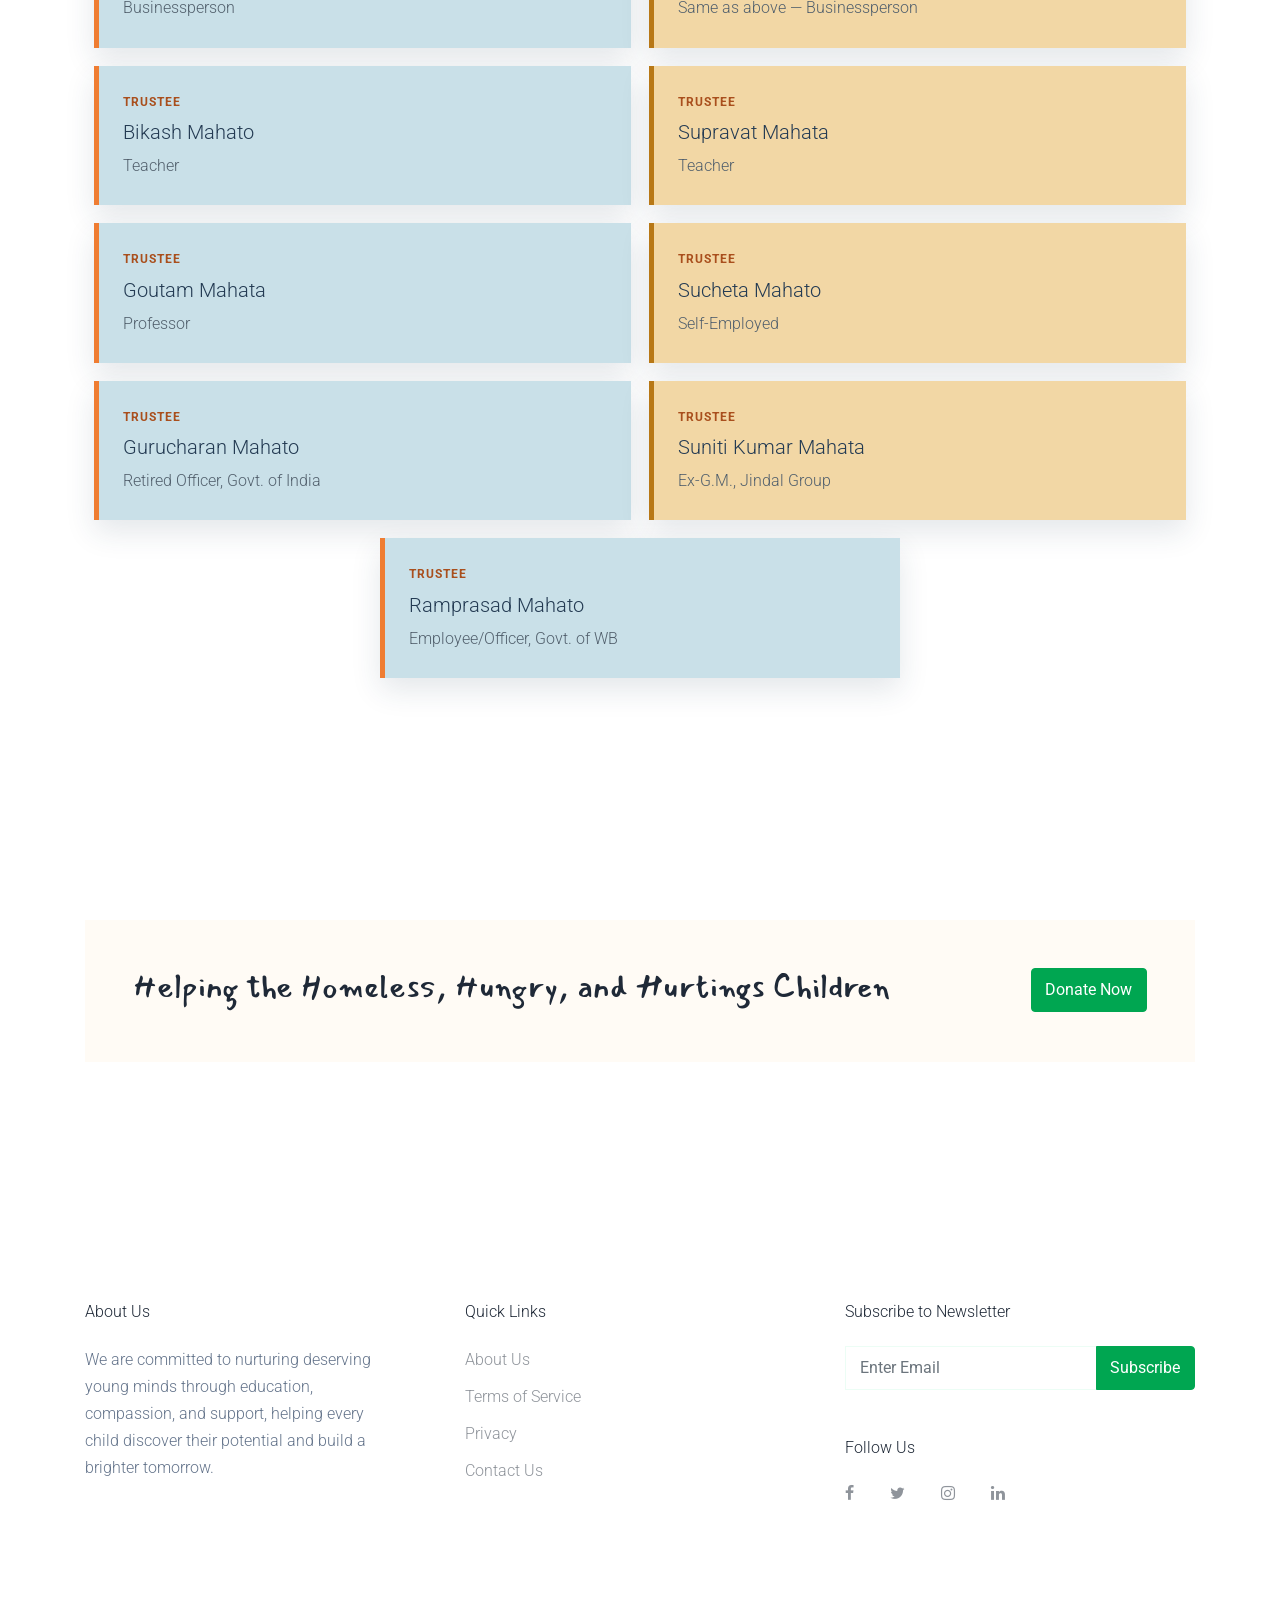
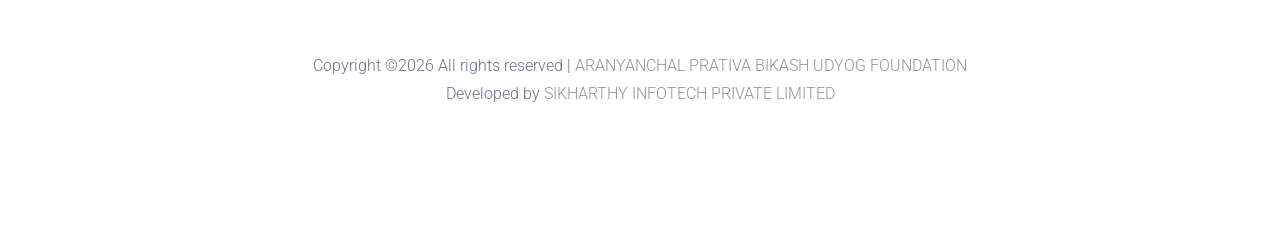
==== commit ca3bb1c2: "Why Choose, Contact us, Our Team" ====
--- a/about.html
+++ b/about.html
@@ -203,44 +203,51 @@
         <table class="trustee-table" aria-label="APBU Foundation trustees">
           <tbody>
             <tr>
-              <td data-aos="fade-right" data-aos-delay="0"><div class="trustee-card trustee-card--blue"><span class="meta">Trustee</span><h3>Mr. Narendra Nath Mahato</h3><p>Astrologer</p></div></td>
-              <td data-aos="fade-left" data-aos-delay="100"><div class="trustee-card trustee-card--gold"><span class="meta">Trustee</span><h3>Mr. Madhab Chandra Mahato</h3><p>Officer, BSNL</p></div></td>
-            </tr>
-            <tr>
-              <td data-aos="fade-right" data-aos-delay="100"><div class="trustee-card trustee-card--gold"><span class="meta">Trustee</span><h3>Mr. Lakshmikanta Mahato</h3><p>Retired Architect, Government of West Bengal</p></div></td>
-              <td data-aos="fade-left" data-aos-delay="200"><div class="trustee-card trustee-card--blue"><span class="meta">Trustee</span><h3>Mr. Parimal Mahato</h3><p>Retired Teacher</p></div></td>
-            </tr>
-            <tr>
-              <td data-aos="fade-right" data-aos-delay="200"><div class="trustee-card trustee-card--blue"><span class="meta">Trustee</span><h3>Mr. Tarinicharan Mahato</h3><p>Retired Officer, Government of West Bengal</p></div></td>
-              <td data-aos="fade-left" data-aos-delay="300"><div class="trustee-card trustee-card--gold"><span class="meta">Trustee</span><h3>Mr. Arun Kumar Mahato</h3><p>Retired Government Employee</p></div></td>
-            </tr>
-            <tr>
-              <td data-aos="fade-right" data-aos-delay="300"><div class="trustee-card trustee-card--gold"><span class="meta">Trustee</span><h3>Mr. Gautam Mahato</h3><p>Professor</p></div></td>
-              <td data-aos="fade-left" data-aos-delay="400"><div class="trustee-card trustee-card--blue"><span class="meta">Trustee</span><h3>Mr. Kalipada Deb Sinha</h3><p>Retired Chief Architect, Government of West Bengal</p></div></td>
-            </tr>
-            <tr>
-              <td data-aos="fade-right" data-aos-delay="400"><div class="trustee-card trustee-card--blue"><span class="meta">Trustee</span><h3>Mr. Debendranath Mahato</h3><p>Retired Officer, Government of West Bengal</p></div></td>
-              <td data-aos="fade-left" data-aos-delay="500"><div class="trustee-card trustee-card--gold"><span class="meta">Trustee</span><h3>Mr. Dhirendranath Deb Sinha</h3><p>Retired Officer, Government of West Bengal</p></div></td>
-            </tr>
-            <tr>
-              <td data-aos="fade-right" data-aos-delay="500"><div class="trustee-card trustee-card--gold"><span class="meta">Trustee</span><h3>Mr. Bikash Mahato</h3><p>Teacher</p></div></td>
-              <td data-aos="fade-left" data-aos-delay="600"><div class="trustee-card trustee-card--blue"><span class="meta">Trustee</span><h3>Mr. Suprabhat Mahato</h3><p>Teacher</p></div></td>
-            </tr>
-            <tr>
-              <td data-aos="fade-right" data-aos-delay="600"><div class="trustee-card trustee-card--blue"><span class="meta">Trustee</span><h3>Mrs. Sujata Mahato</h3><p>Homemaker</p></div></td>
-              <td data-aos="fade-left" data-aos-delay="700"><div class="trustee-card trustee-card--gold"><span class="meta">Trustee</span><h3>Dr. Phanibhushan Mahato</h3><p>Physician</p></div></td>
-            </tr>
-            <tr>
-              <td data-aos="fade-right" data-aos-delay="700"><div class="trustee-card trustee-card--gold"><span class="meta">Trustee</span><h3>Mr. Agasti Lal Mahato</h3><p>Businessperson</p></div></td>
-              <td data-aos="fade-left" data-aos-delay="800"><div class="trustee-card trustee-card--blue"><span class="meta">Trustee</span><h3>Mr. Subrata Deb Sinha</h3><p>Businessperson</p></div></td>
-            </tr>
-            <tr>
-              <td data-aos="fade-right" data-aos-delay="800"><div class="trustee-card trustee-card--blue"><span class="meta">Trustee</span><h3>Mr. Jayanteshwar Mahato</h3><p>Retired Bank Officer</p></div></td>
-              <td data-aos="fade-left" data-aos-delay="900"><div class="trustee-card trustee-card--gold"><span class="meta">Trustee</span><h3>Mr. Nilim Mahato</h3><p>Businessperson</p></div></td>
-            </tr>
-            <tr>
-              <td data-aos="fade-right" data-aos-delay="900"><div class="trustee-card trustee-card--gold"><span class="meta">Trustee</span><h3>Mr. Phalguni Soren</h3><p>Businessperson</p></div></td>
-              <td data-aos="fade-left" data-aos-delay="1000"><div class="trustee-card trustee-card--blue"><span class="meta">Trustee</span><h3>Mr. Rajprasad Mahato</h3><p>Officer, LIC of India / Businessperson</p></div></td>
+              <td data-aos="fade-right" data-aos-delay="0"><div class="trustee-card trustee-card--blue"><span class="meta">Trustee</span><h3>Narendranath Mahato</h3><p>Correct (as written)</p></div></td>
+              <td data-aos="fade-left" data-aos-delay="100"><div class="trustee-card trustee-card--gold"><span class="meta">Trustee</span><h3>Kalipada Debsingha</h3><p>Retired Chief Engineer, Govt. of WB</p></div></td>
+            </tr>
+            <tr>
+              <td data-aos="fade-right" data-aos-delay="100"><div class="trustee-card trustee-card--blue"><span class="meta">Trustee</span><h3>Debendranath Mahata</h3><p>Retired Officer, Govt. of WB</p></div></td>
+              <td data-aos="fade-left" data-aos-delay="200"><div class="trustee-card trustee-card--gold"><span class="meta">Trustee</span><h3>Dhirendranath Debsingha</h3><p>Same as above</p></div></td>
+            </tr>
+            <tr>
+              <td data-aos="fade-right" data-aos-delay="200"><div class="trustee-card trustee-card--blue"><span class="meta">Trustee</span><h3>Madhab Chandra Mahata</h3><p>Ex-Officer, BSNL</p></div></td>
+              <td data-aos="fade-left" data-aos-delay="300"><div class="trustee-card trustee-card--gold"><span class="meta">Trustee</span><h3>Janmenjoy Mahato</h3><p>Retired Bank Officer</p></div></td>
+            </tr>
+            <tr>
+              <td data-aos="fade-right" data-aos-delay="300"><div class="trustee-card trustee-card--blue"><span class="meta">Trustee</span><h3>Arjun Kumar Mahato</h3><p>Retired Govt. Employee</p></div></td>
+              <td data-aos="fade-left" data-aos-delay="400"><div class="trustee-card trustee-card--gold"><span class="meta">Trustee</span><h3>Parimal Mahata</h3><p>Retired Teacher</p></div></td>
+            </tr>
+            <tr>
+              <td data-aos="fade-right" data-aos-delay="400"><div class="trustee-card trustee-card--blue"><span class="meta">Trustee</span><h3>Phani Bhusan Mahato</h3><p>Physician</p></div></td>
+              <td data-aos="fade-left" data-aos-delay="500"><div class="trustee-card trustee-card--gold"><span class="meta">Trustee</span><h3>Tarini Charan Mahata</h3><p>Retired Forest Officer, Govt. of WB</p></div></td>
+            </tr>
+            <tr>
+              <td data-aos="fade-right" data-aos-delay="500"><div class="trustee-card trustee-card--blue"><span class="meta">Trustee</span><h3>Laxmikant Mahato</h3><p>Retired Engineer, Govt. of WB</p></div></td>
+              <td data-aos="fade-left" data-aos-delay="600"><div class="trustee-card trustee-card--gold"><span class="meta">Trustee</span><h3>Nikhil Mahato</h3><p>Businessperson</p></div></td>
+            </tr>
+            <tr>
+              <td data-aos="fade-right" data-aos-delay="600"><div class="trustee-card trustee-card--blue"><span class="meta">Trustee</span><h3>Raj Prasad Mahato</h3><p>Same as above — Businessperson</p></div></td>
+              <td data-aos="fade-left" data-aos-delay="700"><div class="trustee-card trustee-card--gold"><span class="meta">Trustee</span><h3>Falguni Saren</h3><p>Officer, LIC of India</p></div></td>
+            </tr>
+            <tr>
+              <td data-aos="fade-right" data-aos-delay="700"><div class="trustee-card trustee-card--blue"><span class="meta">Trustee</span><h3>Agastilal Mahato</h3><p>Businessperson</p></div></td>
+              <td data-aos="fade-left" data-aos-delay="800"><div class="trustee-card trustee-card--gold"><span class="meta">Trustee</span><h3>Subrata DebSinha</h3><p>Same as above — Businessperson</p></div></td>
+            </tr>
+            <tr>
+              <td data-aos="fade-right" data-aos-delay="800"><div class="trustee-card trustee-card--blue"><span class="meta">Trustee</span><h3>Bikash Mahato</h3><p>Teacher</p></div></td>
+              <td data-aos="fade-left" data-aos-delay="900"><div class="trustee-card trustee-card--gold"><span class="meta">Trustee</span><h3>Supravat Mahata</h3><p>Teacher</p></div></td>
+            </tr>
+            <tr>
+              <td data-aos="fade-right" data-aos-delay="900"><div class="trustee-card trustee-card--blue"><span class="meta">Trustee</span><h3>Goutam Mahata</h3><p>Professor</p></div></td>
+              <td data-aos="fade-left" data-aos-delay="1000"><div class="trustee-card trustee-card--gold"><span class="meta">Trustee</span><h3>Sucheta Mahato</h3><p>Self-Employed</p></div></td>
+            </tr>
+            <tr>
+              <td data-aos="fade-right" data-aos-delay="1000"><div class="trustee-card trustee-card--blue"><span class="meta">Trustee</span><h3>Gurucharan Mahato</h3><p>Retired Officer, Govt. of India</p></div></td>
+              <td data-aos="fade-left" data-aos-delay="1100"><div class="trustee-card trustee-card--gold"><span class="meta">Trustee</span><h3>Suniti Kumar Mahata</h3><p>Ex-G.M., Jindal Group</p></div></td>
+            </tr>
+            <tr>
+              <td colspan="2" data-aos="fade-up" data-aos-delay="1200"><div class="trustee-card trustee-card--blue" style="max-width: 520px; margin: 0 auto;"><span class="meta">Trustee</span><h3>Ramprasad Mahato</h3><p>Employee/Officer, Govt. of WB</p></div></td>
             </tr>
           </tbody>
         </table>
--- a/css/style.css
+++ b/css/style.css
@@ -2025,3 +2025,358 @@
       padding: 16px 18px; }
     .privacy-modal__body {
       padding: 22px 18px; } }
+
+.notification-bell {
+  position: fixed;
+  right: 22px;
+  bottom: 22px;
+  z-index: 3002;
+  display: inline-flex;
+  align-items: center;
+  justify-content: center;
+  width: 68px;
+  height: 68px;
+  border: 2px solid rgba(255, 255, 255, 0.9);
+  border-radius: 50%;
+  background: linear-gradient(135deg, #0F766E 0%, #1D4ED8 100%);
+  color: #FFFFFF;
+  box-shadow: 0 0 0 8px rgba(15, 118, 110, 0.14), 0 18px 35px rgba(15, 118, 110, 0.35);
+  cursor: pointer;
+  transition: transform 0.2s ease, box-shadow 0.2s ease, filter 0.2s ease;
+  padding: 0;
+  filter: drop-shadow(0 12px 22px rgba(29, 78, 216, 0.25)); }
+
+.notification-bell:hover,
+.notification-bell:focus {
+  transform: translateY(-2px) scale(1.02);
+  box-shadow: 0 0 0 10px rgba(15, 118, 110, 0.18), 0 22px 40px rgba(15, 118, 110, 0.4);
+  filter: brightness(1.04); }
+
+.notification-bell .icon-bell {
+  font-size: 2rem; }
+
+.notification-bell.ringing {
+  animation: bell-ring 0.9s ease-in-out 1; }
+
+.notification-bell::after {
+  content: "";
+  position: absolute;
+  inset: -8px;
+  border-radius: 50%;
+  border: 2px solid rgba(15, 118, 110, 0.2);
+  animation: bell-pulse 1.8s ease-out infinite; }
+
+.notification-dot {
+  position: absolute;
+  top: 12px;
+  right: 10px;
+  width: 14px;
+  height: 14px;
+  border-radius: 50%;
+  background: #FFB703;
+  border: 2px solid #FFFFFF;
+  box-shadow: 0 0 0 4px rgba(255, 183, 3, 0.2);
+  animation: dot-pulse 1.5s ease-in-out infinite; }
+
+.support-chat {
+  position: fixed;
+  right: 22px;
+  bottom: 102px;
+  z-index: 3001;
+  width: 290px;
+  background: #FFFFFF;
+  border: 1px solid rgba(148, 163, 184, 0.35);
+  border-radius: 18px 18px 16px 16px;
+  box-shadow: 0 18px 40px rgba(15, 23, 42, 0.18);
+  overflow: hidden;
+  transition: transform 0.25s ease, opacity 0.25s ease; }
+
+.support-chat.is-collapsed {
+  transform: translateY(12px);
+  opacity: 0.75; }
+
+.support-chat__header {
+  display: flex;
+  align-items: center;
+  justify-content: space-between;
+  gap: 12px;
+  padding: 10px 14px;
+  background: linear-gradient(135deg, #0F766E 0%, #115E59 100%);
+  color: #FFFFFF; }
+
+.support-chat__title {
+  display: flex;
+  align-items: center;
+  gap: 8px;
+  font-size: 0.82rem;
+  font-weight: 700;
+  letter-spacing: 0.02em; }
+
+.support-chat__status {
+  display: inline-block;
+  width: 8px;
+  height: 8px;
+  border-radius: 50%;
+  background: #34D399;
+  box-shadow: 0 0 0 4px rgba(52, 211, 153, 0.22); }
+
+.support-chat__toggle {
+  border: 0;
+  background: rgba(255, 255, 255, 0.12);
+  color: #FFFFFF;
+  border-radius: 50%;
+  width: 26px;
+  height: 26px;
+  font-size: 1.25rem;
+  line-height: 1;
+  cursor: pointer; }
+
+.support-chat__messages {
+  max-height: 220px;
+  overflow-y: auto;
+  background: #F8FAFC;
+  padding: 12px 12px 10px; }
+
+.support-chat__message {
+  max-width: 90%;
+  margin-bottom: 10px;
+  padding: 10px 12px;
+  border-radius: 12px;
+  font-size: 0.82rem;
+  line-height: 1.5;
+  word-break: break-word; }
+
+.support-chat__message--bot {
+  background: #FFFFFF;
+  color: #1F2937;
+  border: 1px solid rgba(148, 163, 184, 0.25);
+  border-bottom-left-radius: 4px; }
+
+.support-chat__message--user {
+  margin-left: auto;
+  background: linear-gradient(135deg, #0F766E 0%, #1D4ED8 100%);
+  color: #FFFFFF;
+  border-bottom-right-radius: 4px; }
+
+.support-chat__quick-replies {
+  display: flex;
+  flex-wrap: wrap;
+  gap: 8px;
+  padding: 10px 12px 0;
+  background: #FFFFFF; }
+
+.support-chat__chip {
+  border: 1px solid rgba(15, 118, 110, 0.25);
+  background: #ECFDF5;
+  color: #0F766E;
+  border-radius: 999px;
+  padding: 6px 10px;
+  font-size: 0.7rem;
+  font-weight: 700;
+  cursor: pointer; }
+
+.support-chat__form {
+  display: flex;
+  align-items: center;
+  gap: 8px;
+  padding: 12px;
+  background: #FFFFFF; }
+
+.support-chat__input {
+  flex: 1;
+  border: 1px solid #CBD5E1;
+  border-radius: 999px;
+  padding: 10px 12px;
+  font-size: 0.8rem;
+  outline: none;
+  min-width: 0; }
+
+.support-chat__input:focus {
+  border-color: #0F766E;
+  box-shadow: 0 0 0 3px rgba(15, 118, 110, 0.12); }
+
+.support-chat__send {
+  border: 0;
+  background: linear-gradient(135deg, #0F766E 0%, #1D4ED8 100%);
+  color: #FFFFFF;
+  border-radius: 999px;
+  padding: 10px 14px;
+  font-size: 0.75rem;
+  font-weight: 700;
+  cursor: pointer; }
+
+.support-chat-icon {
+  position: fixed;
+  right: 22px;
+  bottom: 102px;
+  z-index: 3001;
+  width: 68px;
+  height: 68px;
+  border: 2px solid rgba(255, 255, 255, 0.9);
+  border-radius: 50%;
+  background: linear-gradient(135deg, #0F766E 0%, #1D4ED8 100%);
+  color: #FFFFFF;
+  box-shadow: 0 0 0 8px rgba(15, 118, 110, 0.14), 0 18px 35px rgba(15, 118, 110, 0.35);
+  display: inline-flex;
+  align-items: center;
+  justify-content: center;
+  cursor: pointer;
+  transition: transform 0.2s ease, box-shadow 0.2s ease;
+  font-size: 2rem;
+  padding: 0;
+  filter: drop-shadow(0 12px 22px rgba(29, 78, 216, 0.25)); }
+
+.support-chat-icon:hover,
+.support-chat-icon:focus {
+  transform: translateY(-2px) scale(1.02);
+  box-shadow: 0 0 0 10px rgba(15, 118, 110, 0.18), 0 22px 40px rgba(15, 118, 110, 0.4); }
+
+.support-chat-icon .icon-chat {
+  font-size: 1.9rem; }
+
+@keyframes bell-ring {
+  0% { transform: rotate(0deg) scale(1); }
+  15% { transform: rotate(18deg) scale(1.08); }
+  30% { transform: rotate(-18deg) scale(1.08); }
+  45% { transform: rotate(12deg) scale(1.08); }
+  60% { transform: rotate(-10deg) scale(1.08); }
+  100% { transform: rotate(0deg) scale(1); }
+}
+
+@keyframes bell-pulse {
+  0% { transform: scale(0.9); opacity: 1; }
+  70% { transform: scale(1.17); opacity: 0; }
+  100% { transform: scale(1.22); opacity: 0; }
+}
+
+@keyframes dot-pulse {
+  0% { transform: scale(1); box-shadow: 0 0 0 0 rgba(255, 183, 3, 0.42); }
+  70% { transform: scale(1.12); box-shadow: 0 0 0 8px rgba(255, 183, 3, 0); }
+  100% { transform: scale(1); box-shadow: 0 0 0 0 rgba(255, 183, 3, 0); }
+}
+
+.notification-modal {
+  position: fixed;
+  inset: 0;
+  z-index: 4000;
+  display: flex;
+  align-items: center;
+  justify-content: center;
+  padding: 24px;
+  background: rgba(15, 23, 42, 0.7);
+  opacity: 0;
+  visibility: hidden;
+  transition: opacity 0.25s ease, visibility 0.25s ease; }
+
+.notification-modal.is-open {
+  opacity: 1;
+  visibility: visible; }
+
+.notification-modal__dialog {
+  width: min(540px, 100%);
+  background: #FFFFFF;
+  border-radius: 16px;
+  overflow: hidden;
+  box-shadow: 0 24px 70px rgba(15, 23, 42, 0.28); }
+
+.notification-modal__header {
+  display: flex;
+  align-items: center;
+  justify-content: space-between;
+  gap: 16px;
+  padding: 20px 24px;
+  background: linear-gradient(135deg, #0F766E 0%, #115E59 100%);
+  color: #FFFFFF; }
+
+.notification-modal__header h2 {
+  margin: 0;
+  color: #FFFFFF;
+  font-size: clamp(1.2rem, 2vw, 1.6rem); }
+
+.notification-modal__close {
+  width: 38px;
+  height: 38px;
+  border: 1px solid rgba(255, 255, 255, 0.7);
+  border-radius: 50%;
+  background: transparent;
+  color: #FFFFFF;
+  font-size: 1.8rem;
+  line-height: 1;
+  cursor: pointer; }
+
+.notification-modal__body {
+  padding: 24px;
+  color: #334155; }
+
+.notification-modal__badge {
+  display: inline-block;
+  padding: 6px 12px;
+  margin-bottom: 14px;
+  border-radius: 999px;
+  background: #ECFDF5;
+  color: #0F766E;
+  font-size: 0.72rem;
+  letter-spacing: 0.08em;
+  font-weight: 700;
+  text-transform: uppercase; }
+
+.notification-modal__body h3 {
+  margin-bottom: 16px;
+  color: #0F766E;
+  font-size: 1.5rem; }
+
+.notification-modal__body p {
+  margin-bottom: 18px;
+  font-size: 0.96rem;
+  line-height: 1.8; }
+
+.notification-modal__grid {
+  display: grid;
+  grid-template-columns: repeat(2, minmax(0, 1fr));
+  gap: 16px; }
+
+.notification-modal__grid div {
+  padding: 14px 16px;
+  border: 1px solid #E2E8F0;
+  border-radius: 12px;
+  background: #F8FAFC; }
+
+.notification-modal__grid label {
+  display: block;
+  margin-bottom: 8px;
+  color: #64748B;
+  font-size: 0.76rem;
+  letter-spacing: 0.08em;
+  text-transform: uppercase;
+  font-weight: 700; }
+
+.notification-modal__grid span {
+  display: block;
+  color: #1F2937;
+  font-weight: 600; }
+
+.notification-modal__full {
+  grid-column: 1 / -1; }
+
+body.notification-modal-open {
+  overflow: hidden; }
+
+@media (max-width: 767.98px) {
+  .notification-bell {
+    right: 16px;
+    bottom: 16px;
+    width: 60px;
+    height: 60px; }
+
+  .notification-bell .icon-bell {
+    font-size: 1.7rem; }
+
+  .notification-modal {
+    padding: 16px; }
+
+  .notification-modal__body {
+    padding: 18px; }
+
+  .notification-modal__grid {
+    grid-template-columns: 1fr; }
+}
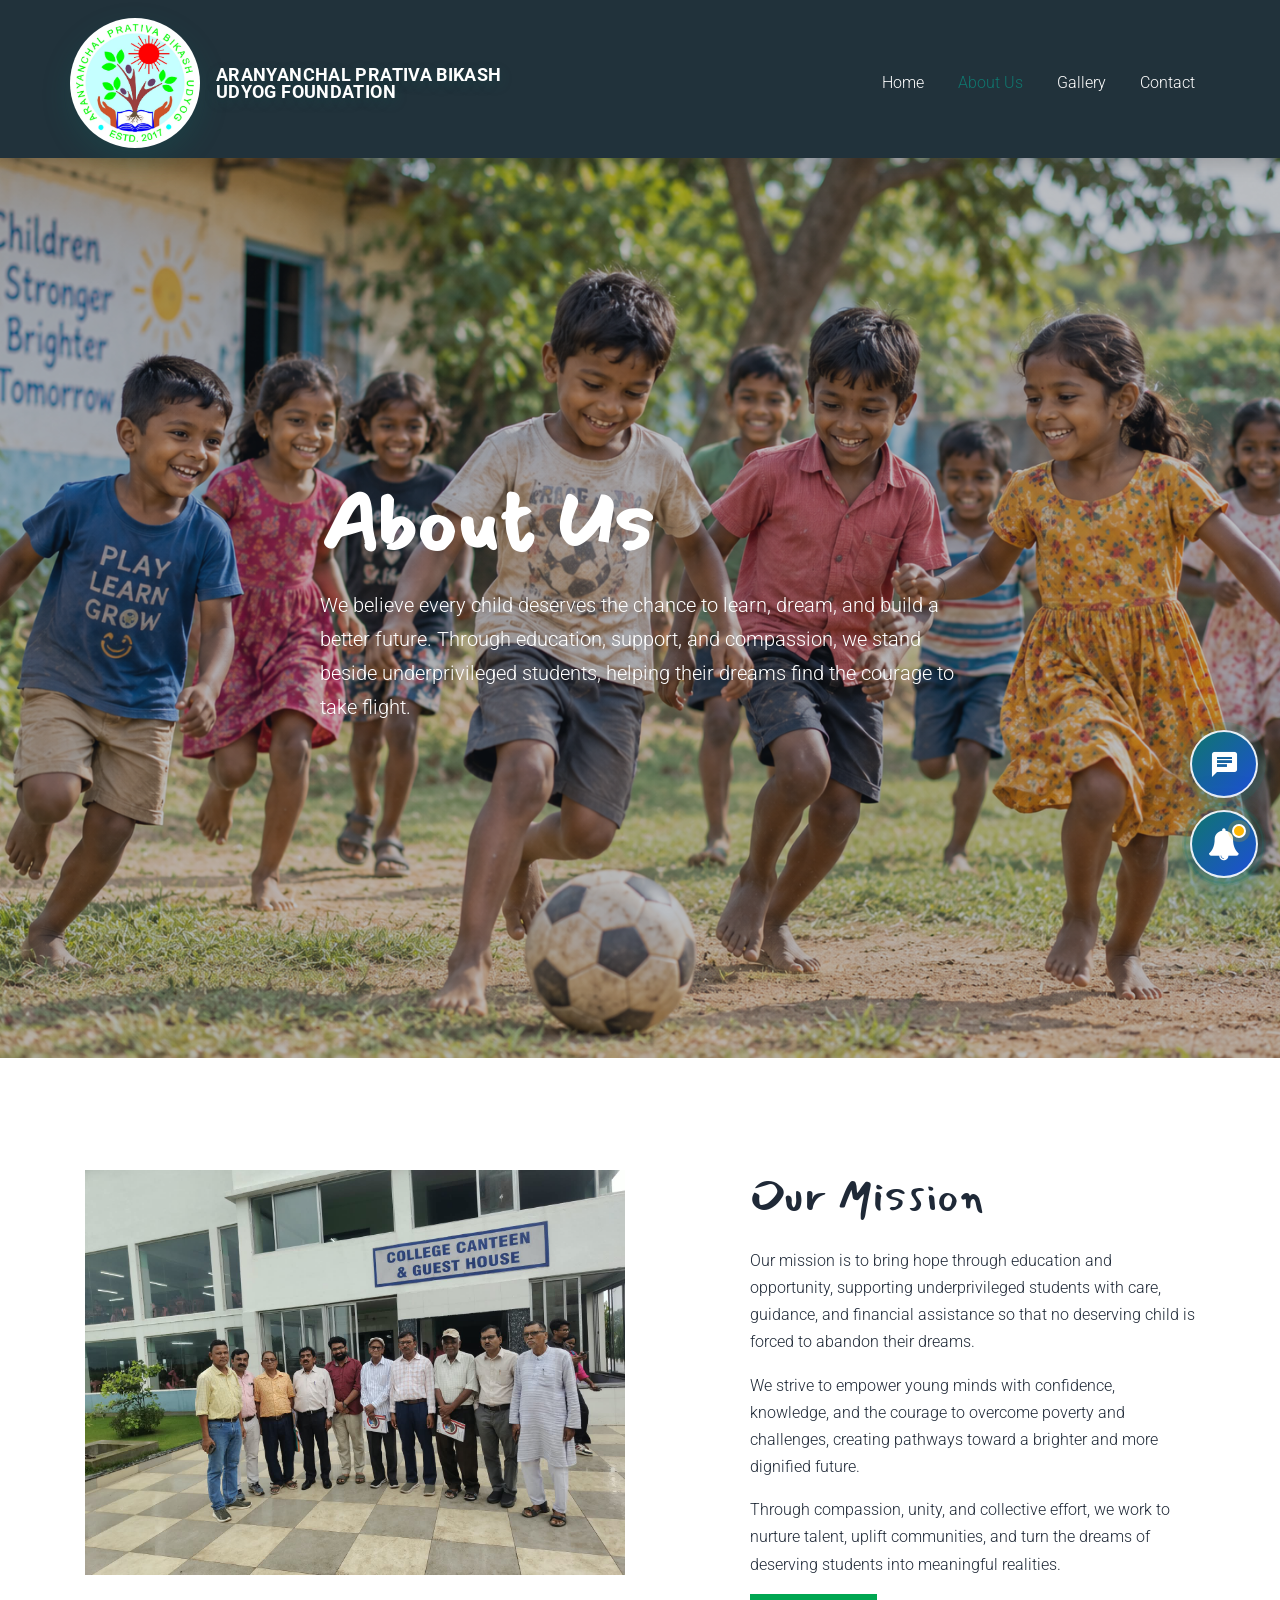
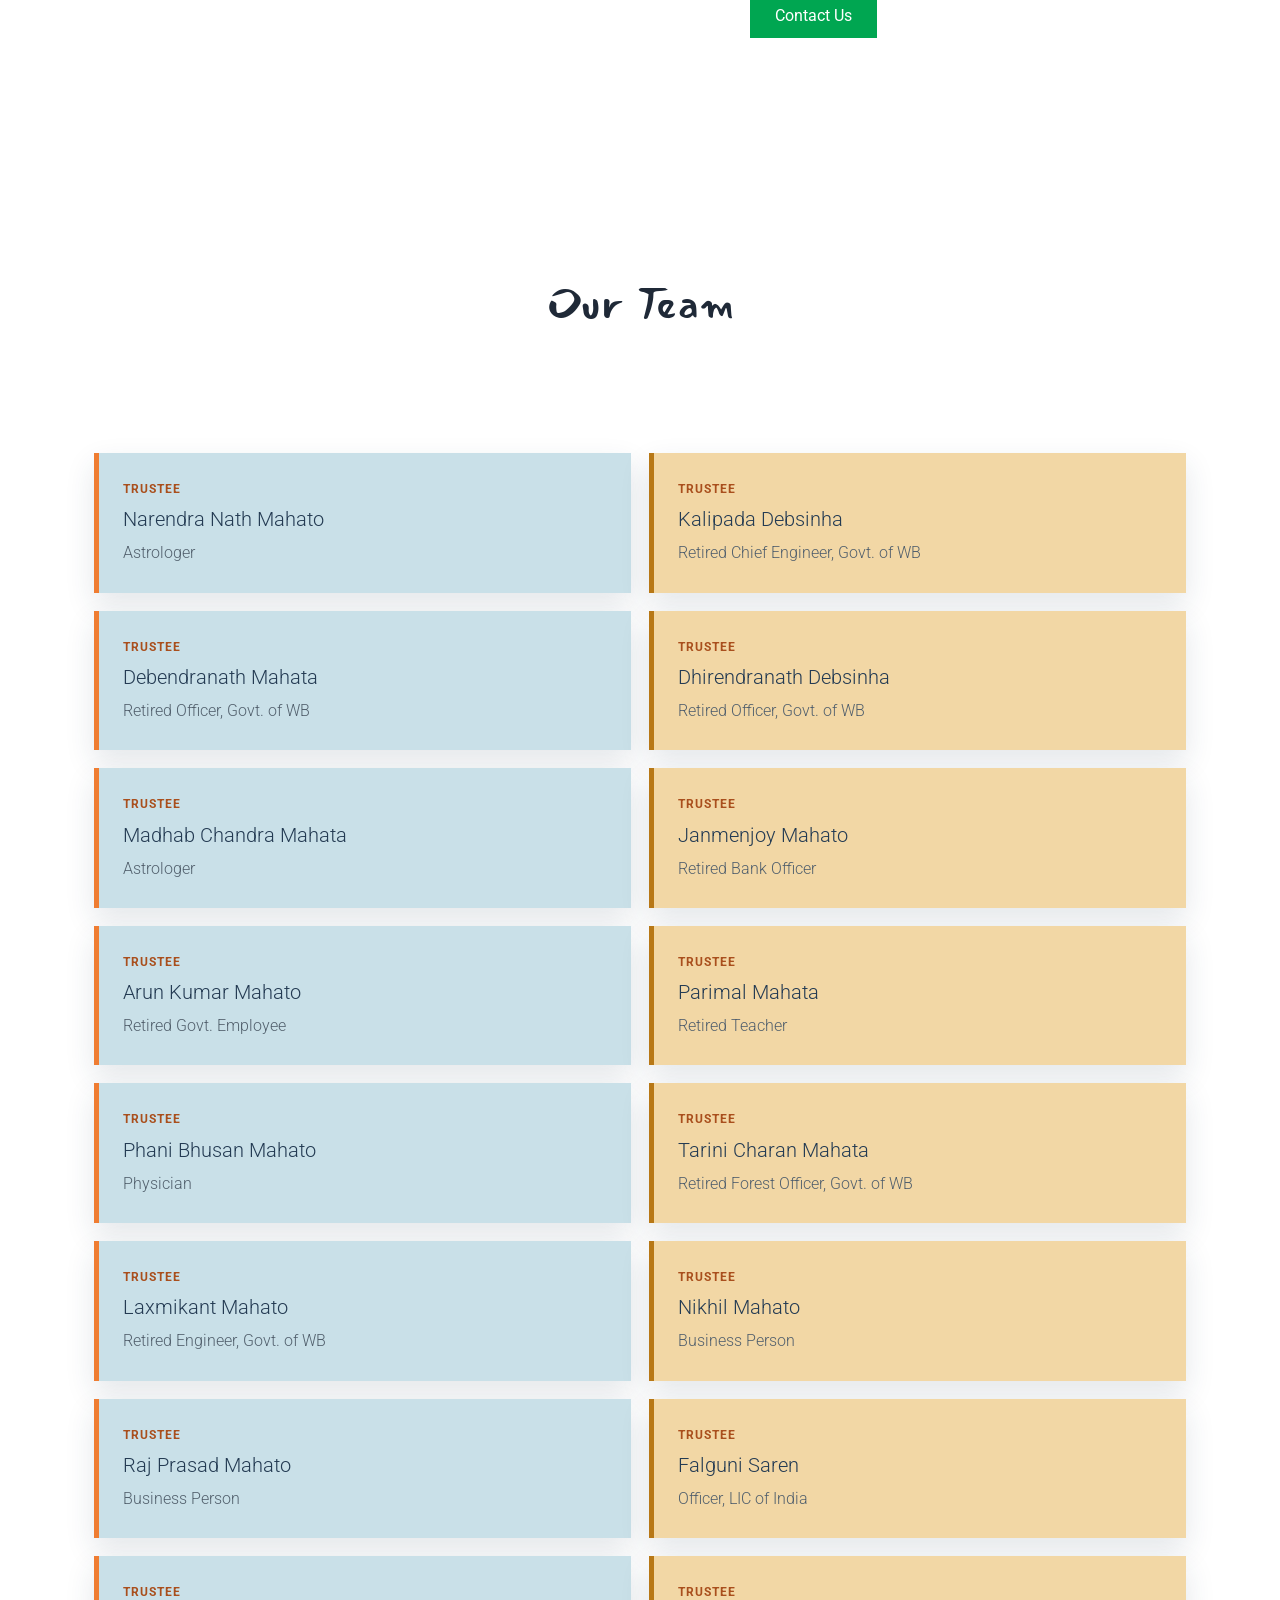
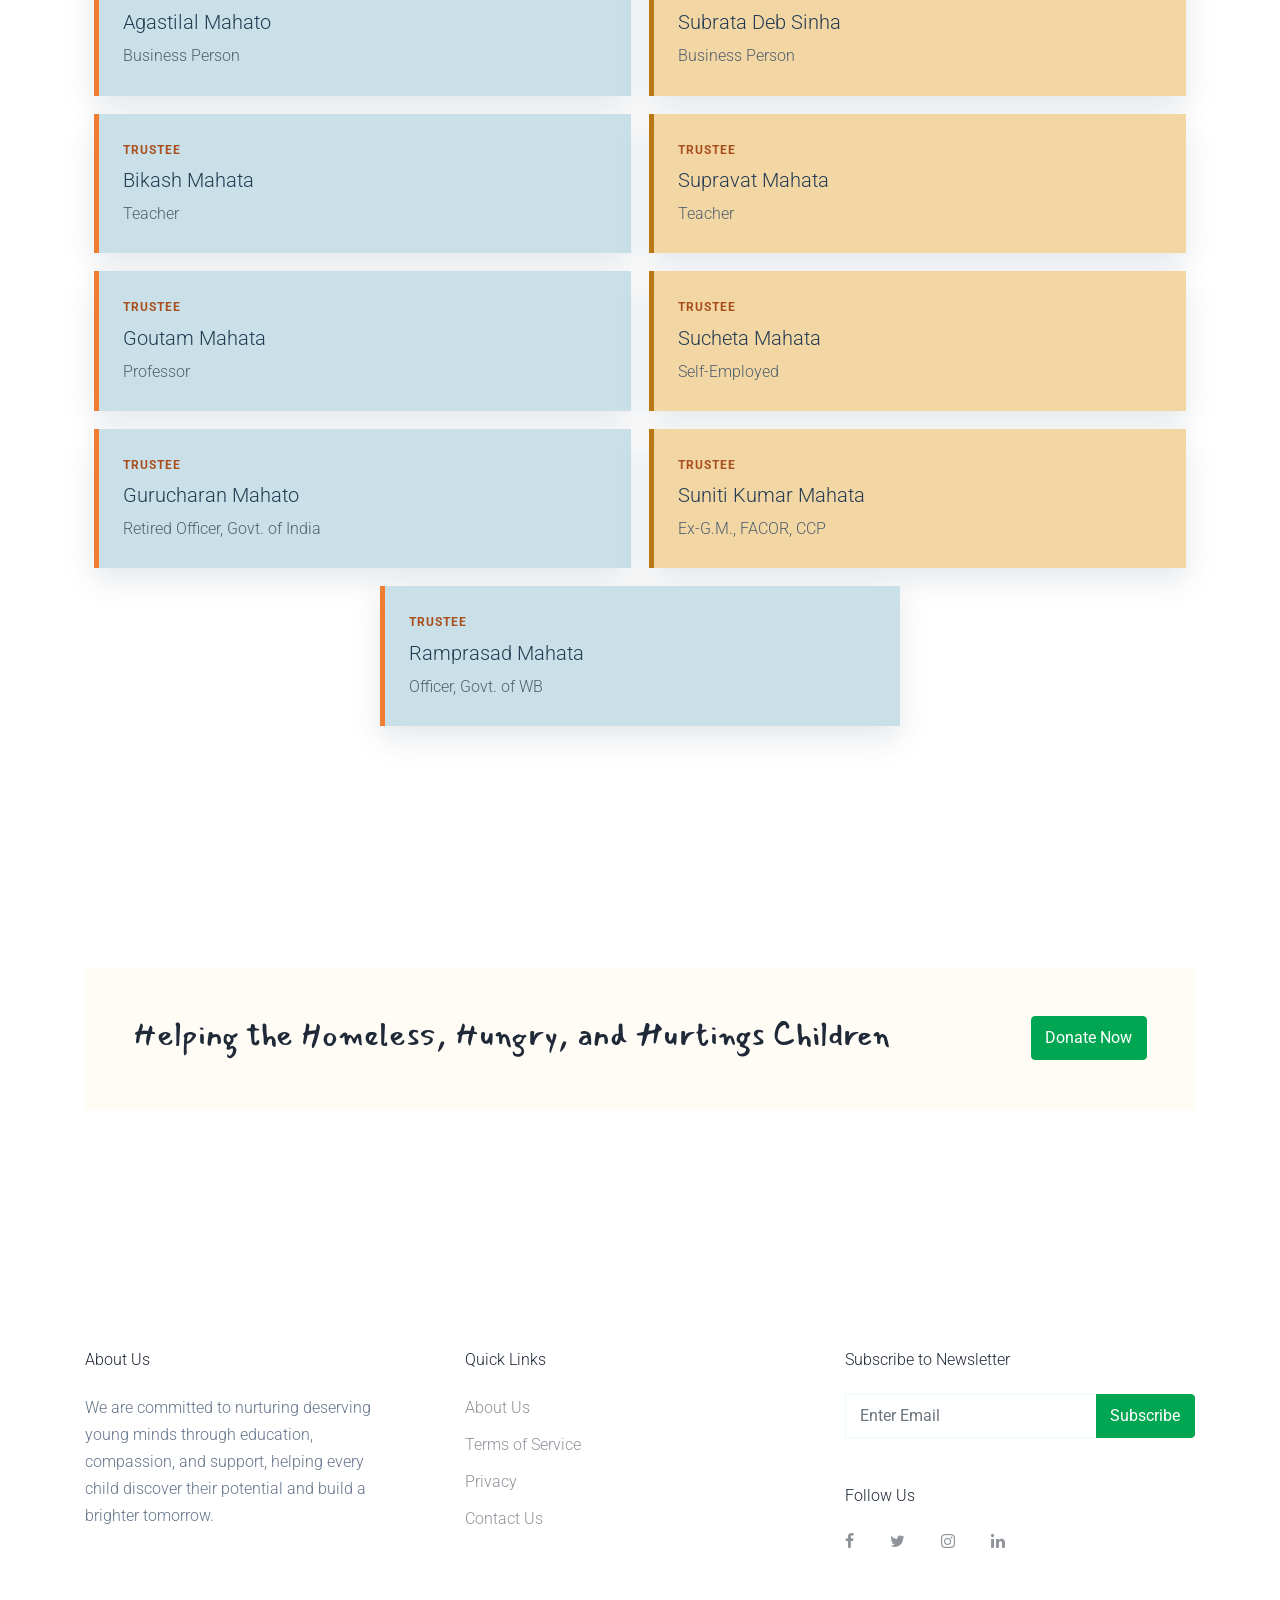
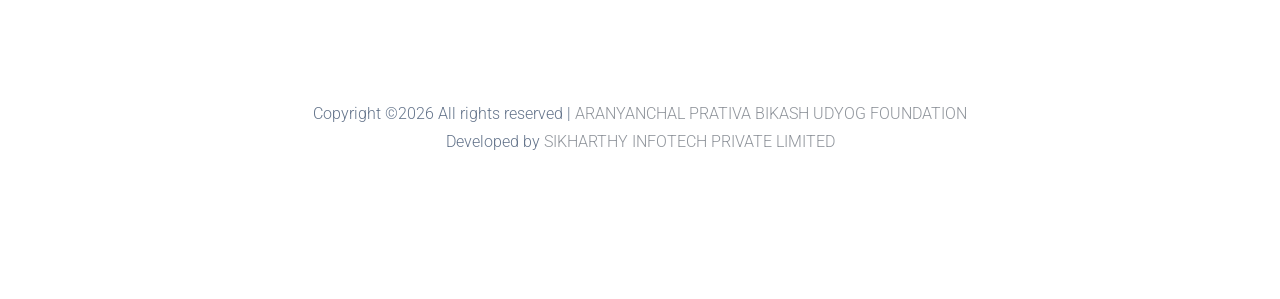
==== commit f0ed94cf: "Header, team name change" ====
--- a/about.html
+++ b/about.html
@@ -133,7 +133,7 @@
             <div class="site-logo">
               <a href="index.html" class="site-brand text-white">
                 <img src="images/Whatsapp_Images/logo.jpeg" alt="APBU Foundation logo">
-                <span>ARANYANCHAL PRATIVA BIKASH UDYOG FOUNDATION</span>
+                <span>ARANYANCHAL PRATIVA BIKASH<br>UDYOG FOUNDATION</span>
               </a>
             </div>
 
@@ -203,19 +203,19 @@
         <table class="trustee-table" aria-label="APBU Foundation trustees">
           <tbody>
             <tr>
-              <td data-aos="fade-right" data-aos-delay="0"><div class="trustee-card trustee-card--blue"><span class="meta">Trustee</span><h3>Narendranath Mahato</h3><p>Correct (as written)</p></div></td>
-              <td data-aos="fade-left" data-aos-delay="100"><div class="trustee-card trustee-card--gold"><span class="meta">Trustee</span><h3>Kalipada Debsingha</h3><p>Retired Chief Engineer, Govt. of WB</p></div></td>
+              <td data-aos="fade-right" data-aos-delay="0"><div class="trustee-card trustee-card--blue"><span class="meta">Trustee</span><h3>Narendra Nath Mahato</h3><p>Astrologer</p></div></td>
+              <td data-aos="fade-left" data-aos-delay="100"><div class="trustee-card trustee-card--gold"><span class="meta">Trustee</span><h3>Kalipada Debsinha</h3><p>Retired Chief Engineer, Govt. of WB</p></div></td>
             </tr>
             <tr>
               <td data-aos="fade-right" data-aos-delay="100"><div class="trustee-card trustee-card--blue"><span class="meta">Trustee</span><h3>Debendranath Mahata</h3><p>Retired Officer, Govt. of WB</p></div></td>
-              <td data-aos="fade-left" data-aos-delay="200"><div class="trustee-card trustee-card--gold"><span class="meta">Trustee</span><h3>Dhirendranath Debsingha</h3><p>Same as above</p></div></td>
-            </tr>
-            <tr>
-              <td data-aos="fade-right" data-aos-delay="200"><div class="trustee-card trustee-card--blue"><span class="meta">Trustee</span><h3>Madhab Chandra Mahata</h3><p>Ex-Officer, BSNL</p></div></td>
+              <td data-aos="fade-left" data-aos-delay="200"><div class="trustee-card trustee-card--gold"><span class="meta">Trustee</span><h3>Dhirendranath Debsinha</h3><p>Retired Officer, Govt. of WB</p></div></td>
+            </tr>
+            <tr>
+              <td data-aos="fade-right" data-aos-delay="200"><div class="trustee-card trustee-card--blue"><span class="meta">Trustee</span><h3>Madhab Chandra Mahata</h3><p>Astrologer</p></div></td>
               <td data-aos="fade-left" data-aos-delay="300"><div class="trustee-card trustee-card--gold"><span class="meta">Trustee</span><h3>Janmenjoy Mahato</h3><p>Retired Bank Officer</p></div></td>
             </tr>
             <tr>
-              <td data-aos="fade-right" data-aos-delay="300"><div class="trustee-card trustee-card--blue"><span class="meta">Trustee</span><h3>Arjun Kumar Mahato</h3><p>Retired Govt. Employee</p></div></td>
+              <td data-aos="fade-right" data-aos-delay="300"><div class="trustee-card trustee-card--blue"><span class="meta">Trustee</span><h3>Arun Kumar Mahato</h3><p>Retired Govt. Employee</p></div></td>
               <td data-aos="fade-left" data-aos-delay="400"><div class="trustee-card trustee-card--gold"><span class="meta">Trustee</span><h3>Parimal Mahata</h3><p>Retired Teacher</p></div></td>
             </tr>
             <tr>
@@ -224,30 +224,30 @@
             </tr>
             <tr>
               <td data-aos="fade-right" data-aos-delay="500"><div class="trustee-card trustee-card--blue"><span class="meta">Trustee</span><h3>Laxmikant Mahato</h3><p>Retired Engineer, Govt. of WB</p></div></td>
-              <td data-aos="fade-left" data-aos-delay="600"><div class="trustee-card trustee-card--gold"><span class="meta">Trustee</span><h3>Nikhil Mahato</h3><p>Businessperson</p></div></td>
-            </tr>
-            <tr>
-              <td data-aos="fade-right" data-aos-delay="600"><div class="trustee-card trustee-card--blue"><span class="meta">Trustee</span><h3>Raj Prasad Mahato</h3><p>Same as above — Businessperson</p></div></td>
+              <td data-aos="fade-left" data-aos-delay="600"><div class="trustee-card trustee-card--gold"><span class="meta">Trustee</span><h3>Nikhil Mahato</h3><p>Business Person</p></div></td>
+            </tr>
+            <tr>
+              <td data-aos="fade-right" data-aos-delay="600"><div class="trustee-card trustee-card--blue"><span class="meta">Trustee</span><h3>Raj Prasad Mahato</h3><p>Business Person</p></div></td>
               <td data-aos="fade-left" data-aos-delay="700"><div class="trustee-card trustee-card--gold"><span class="meta">Trustee</span><h3>Falguni Saren</h3><p>Officer, LIC of India</p></div></td>
             </tr>
             <tr>
-              <td data-aos="fade-right" data-aos-delay="700"><div class="trustee-card trustee-card--blue"><span class="meta">Trustee</span><h3>Agastilal Mahato</h3><p>Businessperson</p></div></td>
-              <td data-aos="fade-left" data-aos-delay="800"><div class="trustee-card trustee-card--gold"><span class="meta">Trustee</span><h3>Subrata DebSinha</h3><p>Same as above — Businessperson</p></div></td>
-            </tr>
-            <tr>
-              <td data-aos="fade-right" data-aos-delay="800"><div class="trustee-card trustee-card--blue"><span class="meta">Trustee</span><h3>Bikash Mahato</h3><p>Teacher</p></div></td>
+              <td data-aos="fade-right" data-aos-delay="700"><div class="trustee-card trustee-card--blue"><span class="meta">Trustee</span><h3>Agastilal Mahato</h3><p>Business Person</p></div></td>
+              <td data-aos="fade-left" data-aos-delay="800"><div class="trustee-card trustee-card--gold"><span class="meta">Trustee</span><h3>Subrata Deb Sinha</h3><p>Business Person</p></div></td>
+            </tr>
+            <tr>
+              <td data-aos="fade-right" data-aos-delay="800"><div class="trustee-card trustee-card--blue"><span class="meta">Trustee</span><h3>Bikash Mahata</h3><p>Teacher</p></div></td>
               <td data-aos="fade-left" data-aos-delay="900"><div class="trustee-card trustee-card--gold"><span class="meta">Trustee</span><h3>Supravat Mahata</h3><p>Teacher</p></div></td>
             </tr>
             <tr>
               <td data-aos="fade-right" data-aos-delay="900"><div class="trustee-card trustee-card--blue"><span class="meta">Trustee</span><h3>Goutam Mahata</h3><p>Professor</p></div></td>
-              <td data-aos="fade-left" data-aos-delay="1000"><div class="trustee-card trustee-card--gold"><span class="meta">Trustee</span><h3>Sucheta Mahato</h3><p>Self-Employed</p></div></td>
+              <td data-aos="fade-left" data-aos-delay="1000"><div class="trustee-card trustee-card--gold"><span class="meta">Trustee</span><h3>Sucheta Mahata</h3><p>Self-Employed</p></div></td>
             </tr>
             <tr>
               <td data-aos="fade-right" data-aos-delay="1000"><div class="trustee-card trustee-card--blue"><span class="meta">Trustee</span><h3>Gurucharan Mahato</h3><p>Retired Officer, Govt. of India</p></div></td>
-              <td data-aos="fade-left" data-aos-delay="1100"><div class="trustee-card trustee-card--gold"><span class="meta">Trustee</span><h3>Suniti Kumar Mahata</h3><p>Ex-G.M., Jindal Group</p></div></td>
-            </tr>
-            <tr>
-              <td colspan="2" data-aos="fade-up" data-aos-delay="1200"><div class="trustee-card trustee-card--blue" style="max-width: 520px; margin: 0 auto;"><span class="meta">Trustee</span><h3>Ramprasad Mahato</h3><p>Employee/Officer, Govt. of WB</p></div></td>
+              <td data-aos="fade-left" data-aos-delay="1100"><div class="trustee-card trustee-card--gold"><span class="meta">Trustee</span><h3>Suniti Kumar Mahata</h3><p>Ex-G.M., FACOR, CCP</p></div></td>
+            </tr>
+            <tr>
+              <td colspan="2" data-aos="fade-up" data-aos-delay="1200"><div class="trustee-card trustee-card--blue" style="max-width: 520px; margin: 0 auto;"><span class="meta">Trustee</span><h3>Ramprasad Mahata</h3><p>Officer, Govt. of WB</p></div></td>
             </tr>
           </tbody>
         </table>
--- a/css/style.css
+++ b/css/style.css
@@ -530,81 +530,149 @@
   position: relative;
   top: 0;
   width: 100%;
-  padding: 1rem; }
+  padding: 0.5rem 1rem 0; }
   @media (max-width: 991.98px) {
     .site-navbar {
       padding-top: 3rem;
-      padding-bottom: 3rem; } }
+      padding-bottom: 0; } }
   .site-navbar .toggle-button {
     position: absolute;
     right: 0px; }
+  .site-navbar .row {
+    display: flex;
+    align-items: center;
+    justify-content: space-between;
+    gap: 2rem; }
   .site-navbar .site-logo {
+    display: flex;
+    align-items: center;
     margin: 0;
     padding: 0;
     font-size: clamp(0.8rem, 1.35vw, 1.25rem);
     line-height: 1.2;
-    max-width: 430px; }
+    max-width: 620px;
+    position: relative;
+    z-index: 10; }
     .site-navbar .site-logo a {
       color: #0F766E;
-      display: block;
-      white-space: nowrap; }
+      display: inline-flex;
+      align-items: center;
+      white-space: nowrap;
+      background: transparent;
+      border: 0;
+      border-radius: 0;
+      box-shadow: none;
+      padding: 0;
+      backdrop-filter: none;
+      -webkit-backdrop-filter: none; }
     .site-navbar .site-logo .site-brand {
       display: flex;
       align-items: center;
-      gap: 12px; }
+      gap: 16px;
+      min-height: 150px;
+      margin-top: 0; }
     .site-navbar .site-logo .site-brand img {
-      width: 78px;
-      height: 78px;
-      flex: 0 0 78px;
+      width: 130px;
+      height: 130px;
+      flex: 0 0 130px;
       object-fit: cover;
-      border: 3px solid #FFFFFF;
+      border: 6px solid rgba(255, 255, 255, 0.96);
       border-radius: 50%;
       background: #FFFFFF;
       position: relative;
       z-index: 2;
-      transform: translateY(12px); }
+      box-shadow: 0 12px 30px rgba(15, 118, 110, 0.2);
+      transform: none; }
     .site-navbar .site-logo .site-brand span {
-      display: block; }
+      display: block;
+      max-width: 380px;
+      color: #FFFFFF;
+      font-weight: 700;
+      letter-spacing: 0.02em;
+      text-transform: uppercase;
+      line-height: 0.95;
+      font-size: 1.15rem;
+      text-shadow: 0 4px 14px rgba(15, 118, 110, 0.24);
+      transform: none;
+      margin-top: 0;
+      padding-top: 0; }
     @media (max-width: 991.98px) {
       .site-navbar .site-logo {
         float: left;
         position: relative;
-        max-width: calc(100% - 55px); }
+        max-width: calc(100% - 55px);
+        margin-bottom: -12px; }
       .site-navbar .site-logo a {
-        white-space: normal; }
+        white-space: normal;
+        padding-right: 12px; }
       .site-navbar .site-logo .site-brand {
-        gap: 10px; }
+        gap: 10px;
+        min-height: 110px; }
       .site-navbar .site-logo .site-brand img {
-        width: 64px;
-        height: 64px;
-        flex-basis: 64px;
-        transform: translateY(10px); }
+        width: 100px;
+        height: 100px;
+        flex-basis: 100px;
+        transform: none; }
       .site-navbar .site-logo .site-brand span {
-        font-size: 0.95rem; }
+        font-size: 0.95rem;
+        transform: none; }
     }
     @media (max-width: 575.98px) {
+      .site-navbar .row {
+        display: flex;
+        align-items: center;
+        justify-content: space-between;
+        gap: 0.75rem; }
+      .site-navbar .site-logo {
+        width: auto;
+        max-width: calc(100% - 52px);
+        margin-bottom: 0; }
       .site-navbar .site-logo .site-brand {
-        gap: 8px; }
+        gap: 8px;
+        min-height: 90px; }
       .site-navbar .site-logo .site-brand img {
-        width: 56px;
-        height: 56px;
-        flex-basis: 56px;
-        transform: translateY(8px); }
+        width: 82px;
+        height: 82px;
+        flex-basis: 82px;
+        transform: none; }
       .site-navbar .site-logo .site-brand span {
-        font-size: 0.78rem;
-        line-height: 1.15; }
+        font-size: 0.77rem;
+        line-height: 1.12;
+        transform: none; }
+      .site-navbar .site-navigation {
+        width: auto;
+        margin-left: 0; }
+      .site-navbar .site-navigation .site-menu {
+        display: none; }
+      .site-navbar .toggle-button {
+        position: static;
+        right: auto;
+        margin-left: auto; }
+      .site-navbar .toggle-button a {
+        padding: 0;
+        display: flex;
+        align-items: center;
+        justify-content: center; }
     }
   .site-navbar .site-navigation.border-bottom {
     border-bottom: 1px solid white !important; }
+  .site-navbar .site-navigation {
+    display: flex;
+    align-items: center;
+    margin-left: auto; }
   .site-navbar .site-navigation .site-menu {
     margin: 0;
     padding: 0;
-    margin-bottom: 0; }
+    margin-bottom: 0;
+    display: flex;
+    align-items: center;
+    gap: 0.5rem; }
     .site-navbar .site-navigation .site-menu .active {
       color: #0F766E !important; }
     .site-navbar .site-navigation .site-menu a {
       text-decoration: none !important;
-      display: inline-block; }
+      display: inline-flex;
+      align-items: center; }
     .site-navbar .site-navigation .site-menu > li {
       display: inline-block; }
       .site-navbar .site-navigation .site-menu > li > a {
@@ -612,8 +680,10 @@
         margin-right: 15px;
         padding: 20px 0px;
         color: #FFFFFF !important;
-        display: inline-block;
-        text-decoration: none !important; }
+        display: inline-flex;
+        align-items: center;
+        text-decoration: none !important;
+        line-height: 1.2; }
         .site-navbar .site-navigation .site-menu > li > a:hover {
           color: #0F766E; }
       .site-navbar .site-navigation .site-menu > li.active > a {
